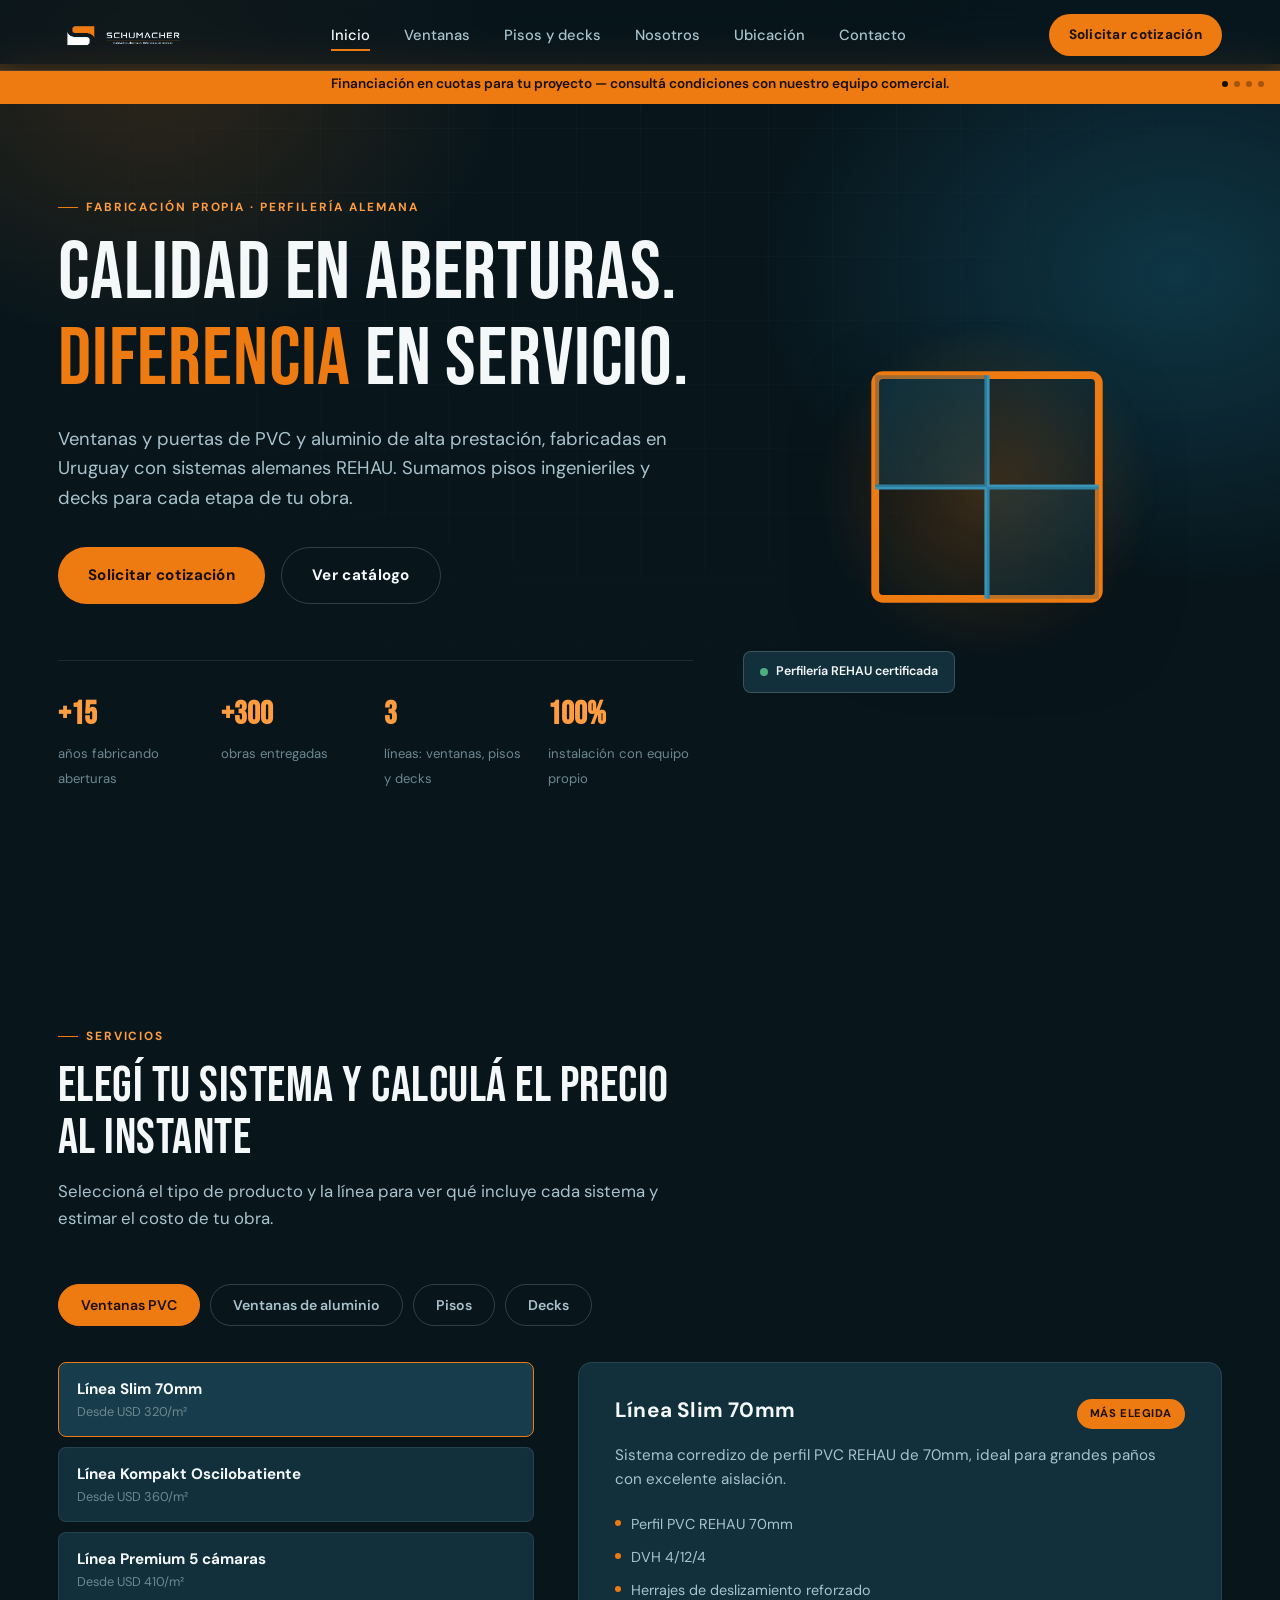
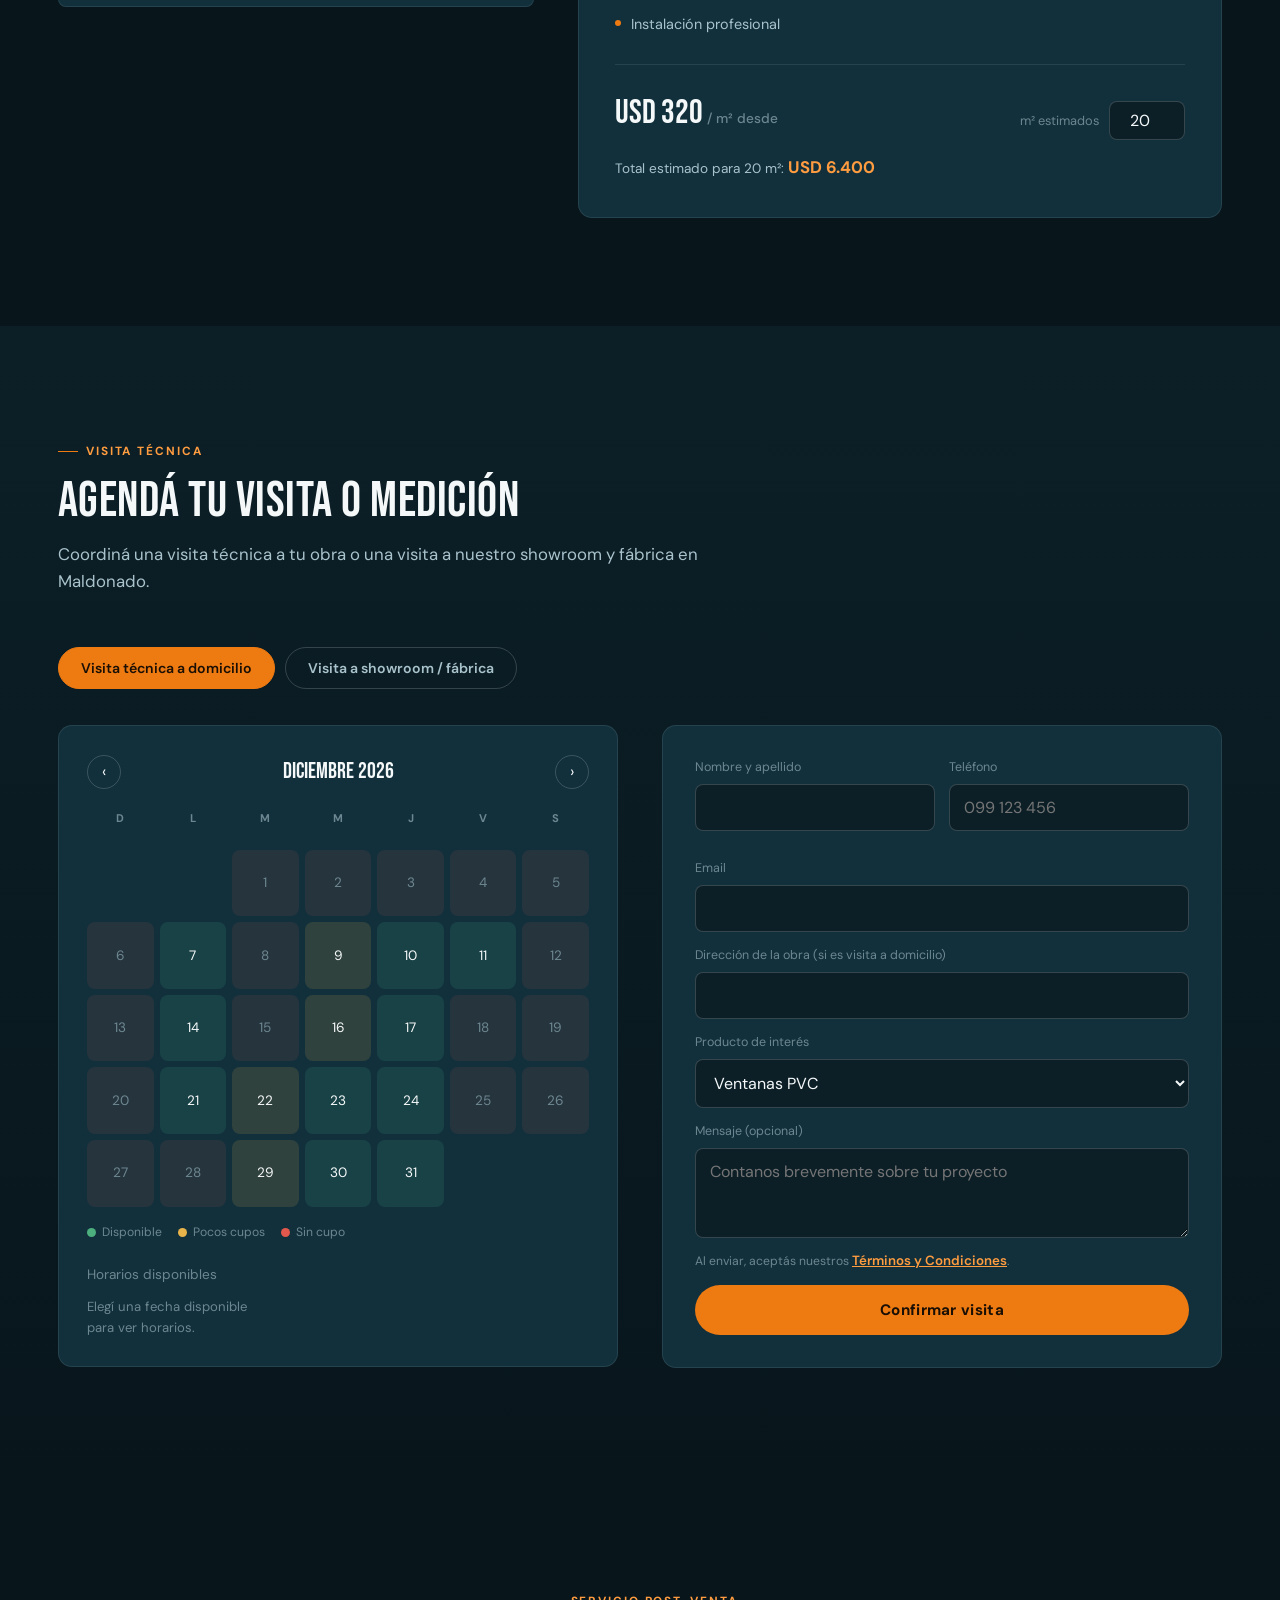
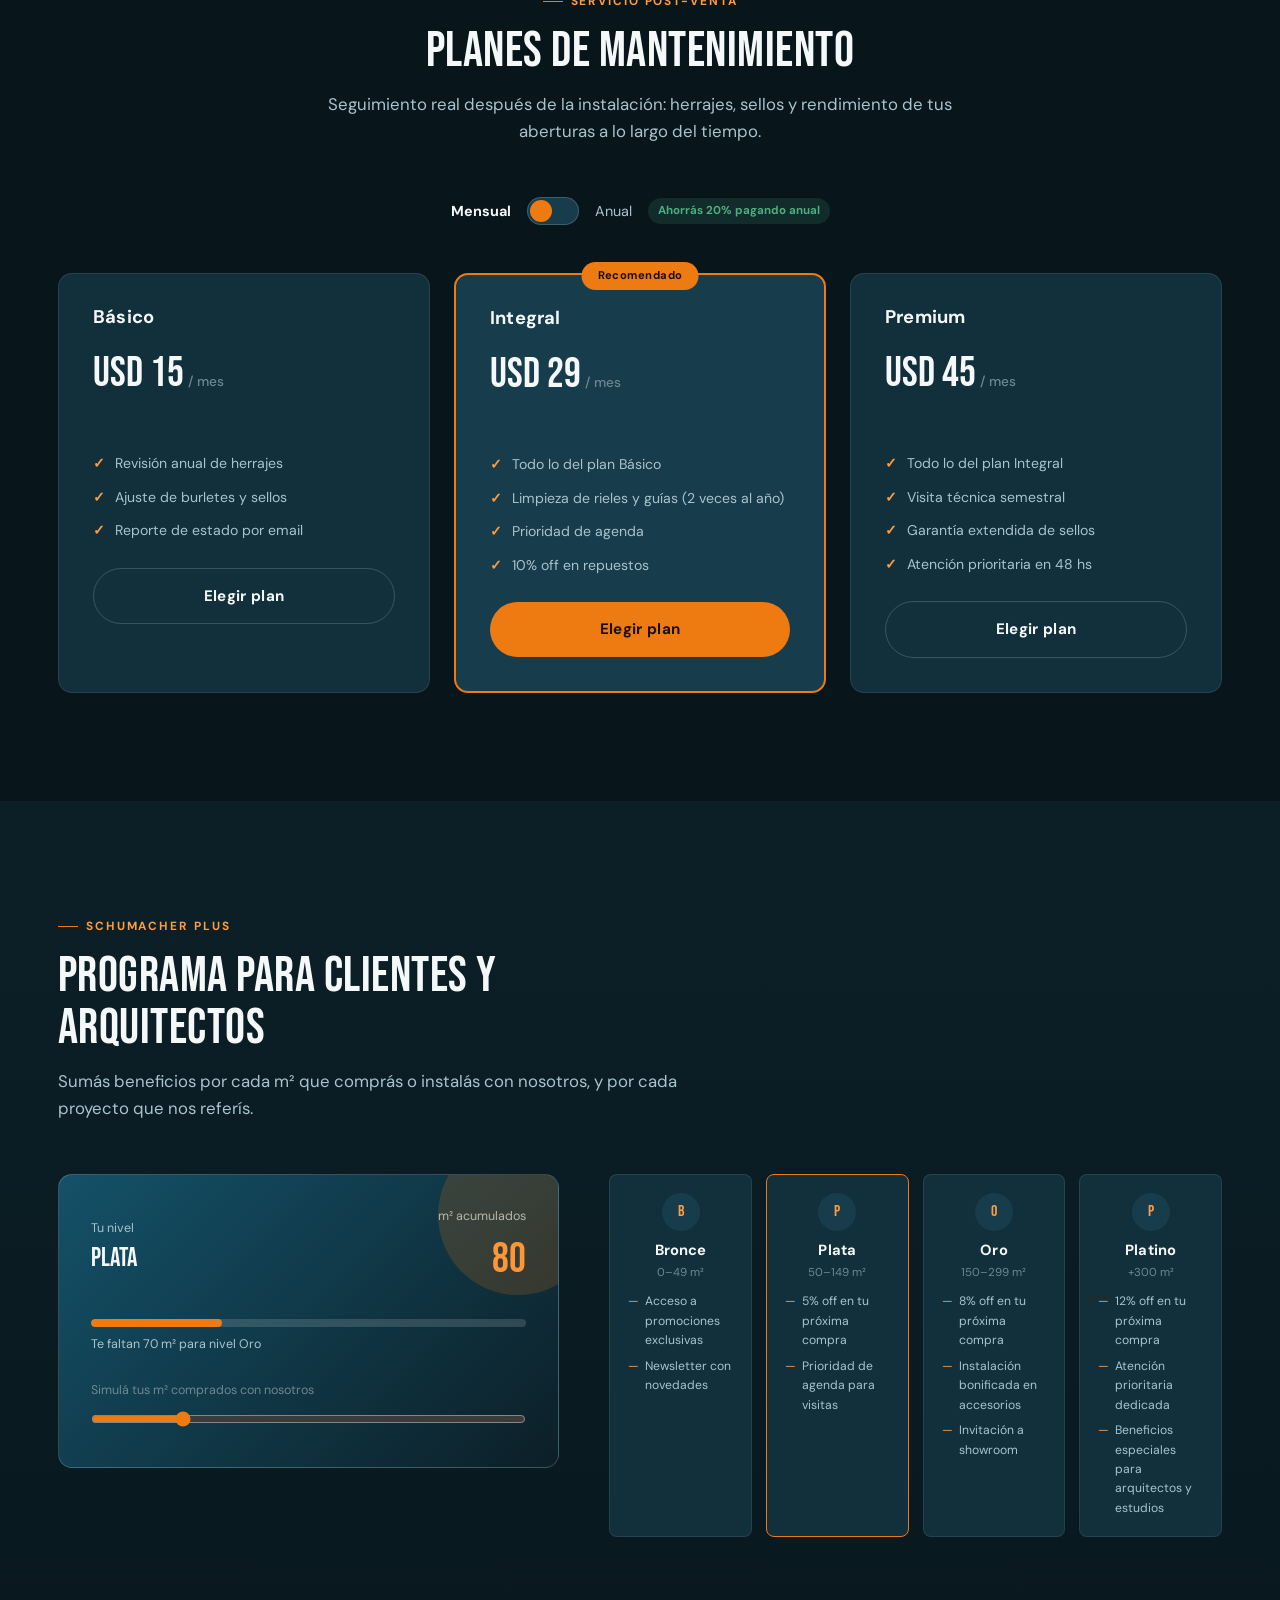
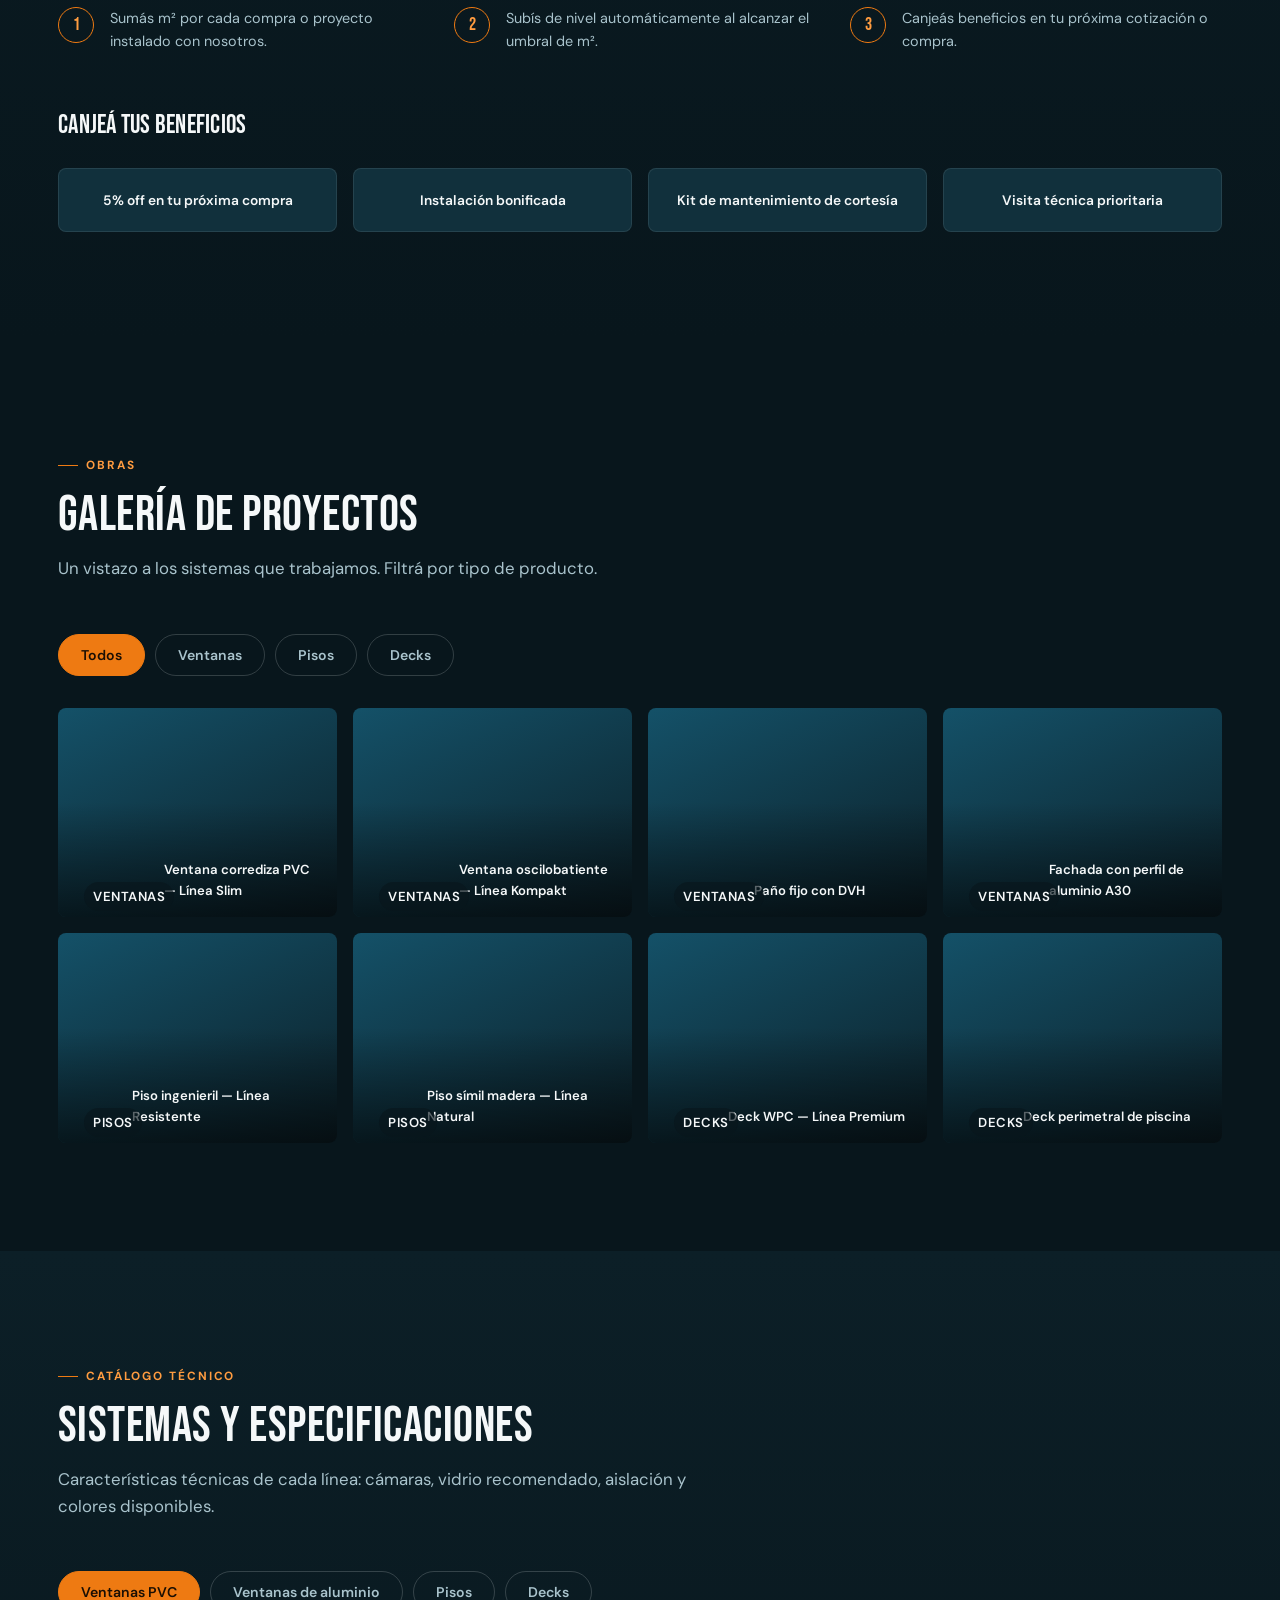
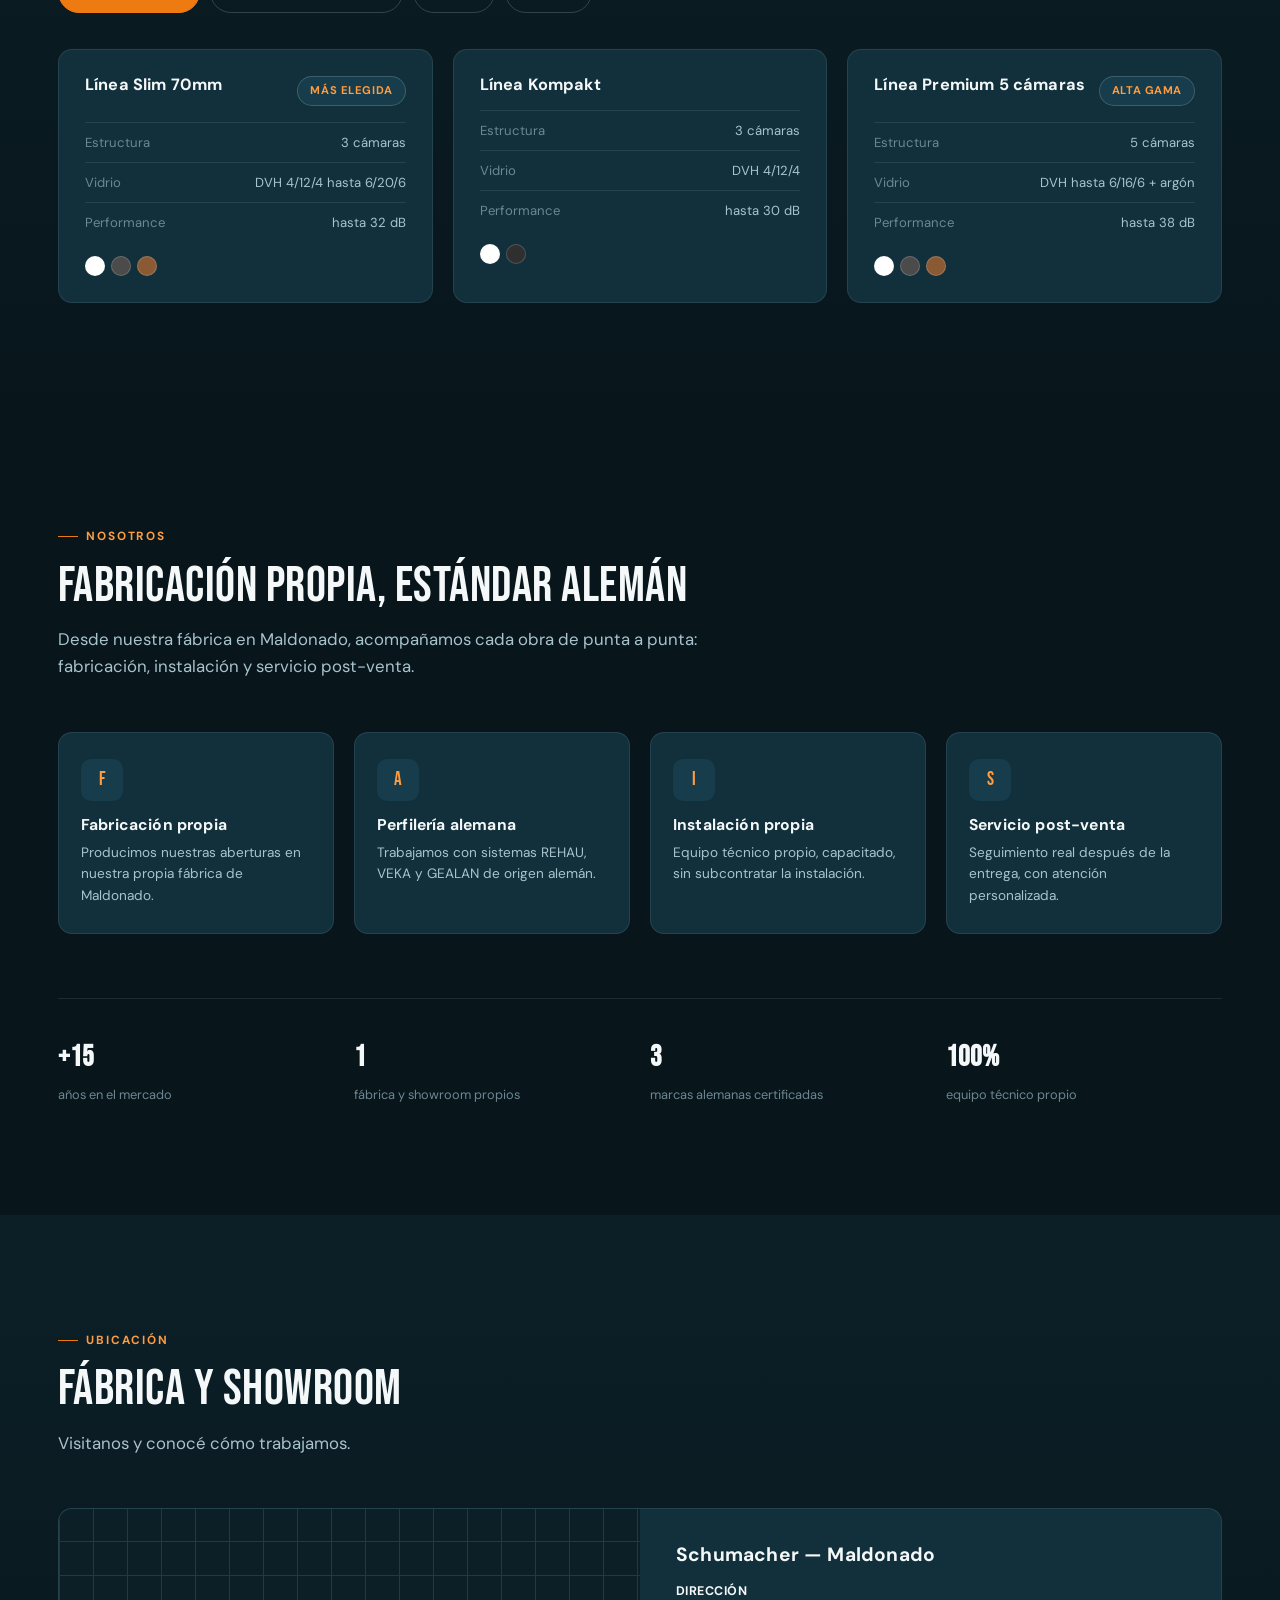
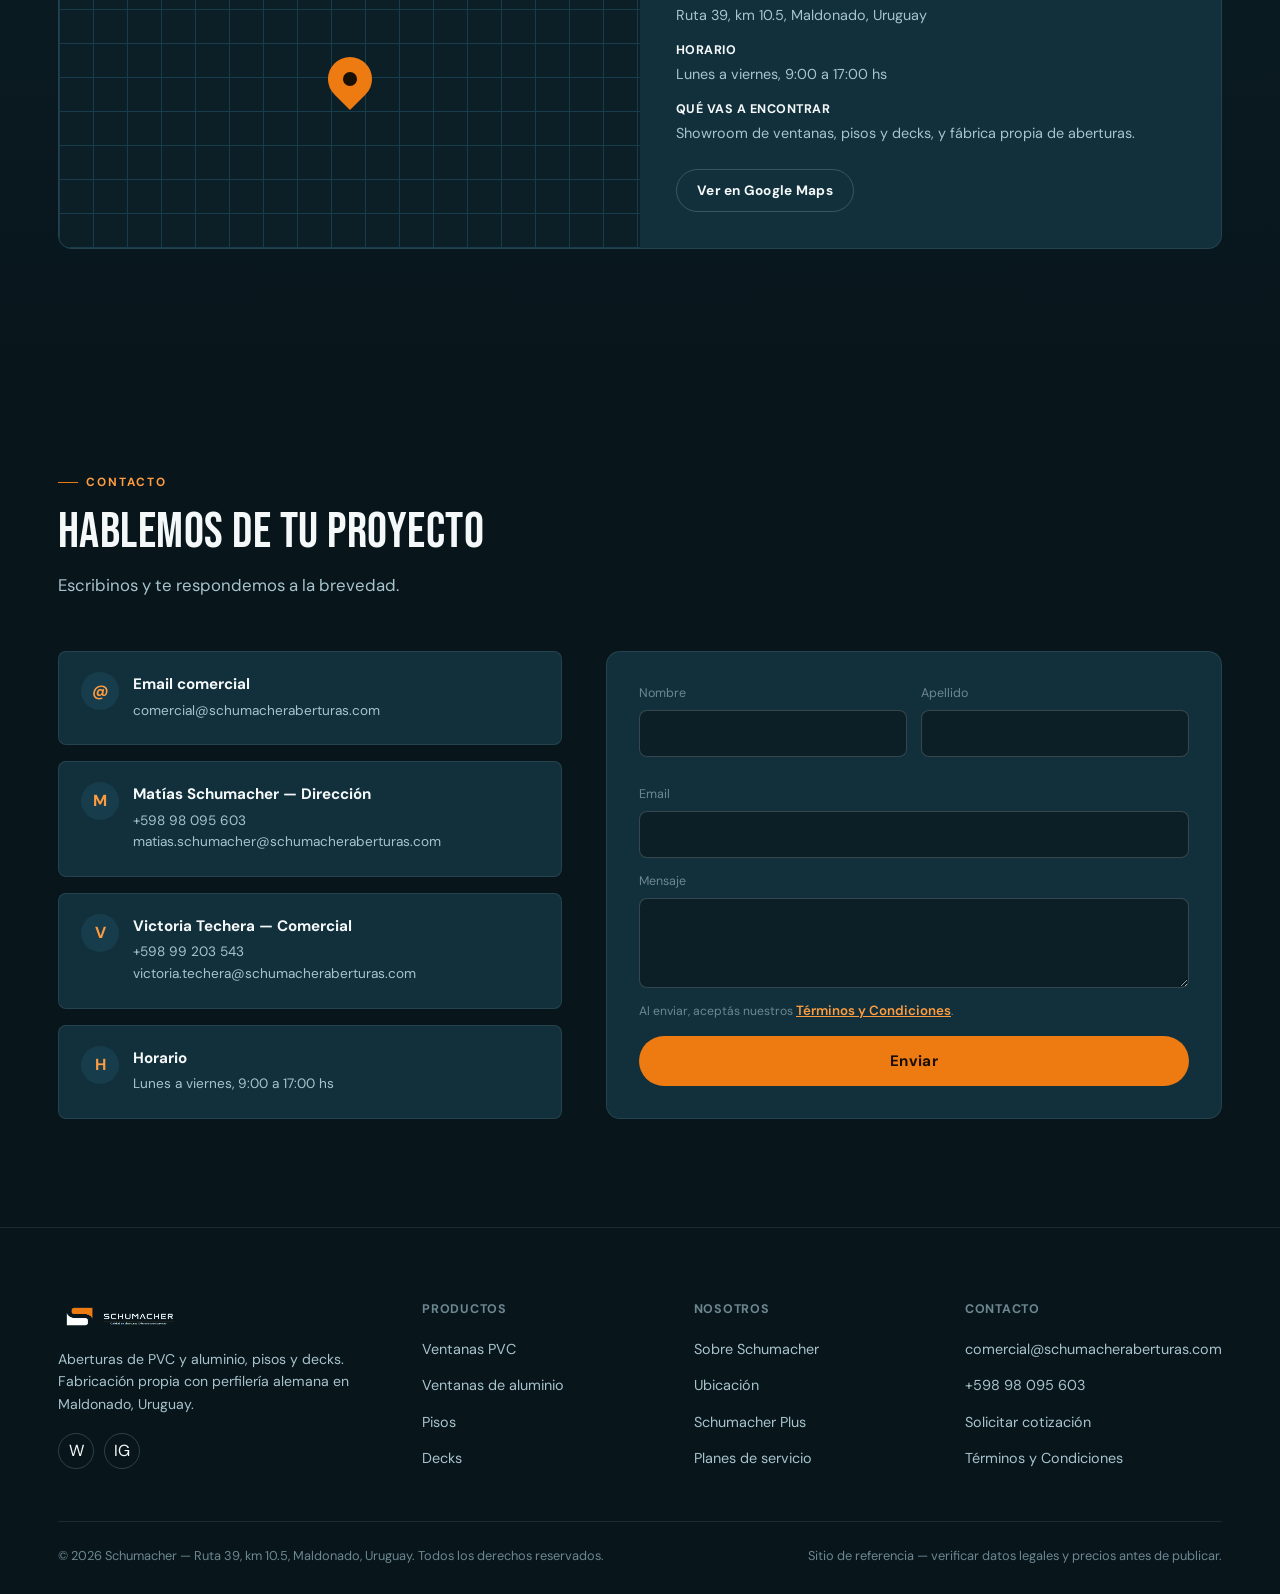
==== index.html @ 5245da8f "Add files via upload" ====
<!DOCTYPE html>
<html lang="es">
<head>
<meta charset="UTF-8">
<meta name="viewport" content="width=device-width, initial-scale=1.0">
<title>Schumacher — Calidad en aberturas. Diferencia en servicio.</title>
<meta name="description" content="Aberturas de PVC y aluminio, pisos ingenieriles y decks. Fabricación propia con perfilería alemana REHAU en Maldonado, Uruguay.">
<link rel="preconnect" href="https://fonts.googleapis.com">
<link rel="preconnect" href="https://fonts.gstatic.com" crossorigin>
<link href="https://fonts.googleapis.com/css2?family=Bebas+Neue&family=DM+Sans:ital,wght@0,400;0,500;0,600;0,700;1,400&display=swap" rel="stylesheet">
<link rel="stylesheet" href="styles.css">
</head>
<body>

<div class="grid-bg" aria-hidden="true"></div>

<!-- ============================ NAV ============================ -->
<nav class="nav" id="mainNav">
  <div class="nav-inner">
    <a href="#inicio" class="nav-logo"><img src="logo.png" alt="Schumacher"></a>
    <ul class="nav-links" id="navLinks">
      <li><a href="#inicio" class="nav-link active">Inicio</a></li>
      <li><a href="#servicios" class="nav-link">Ventanas</a></li>
      <li><a href="#catalogo" class="nav-link">Pisos y decks</a></li>
      <li><a href="#nosotros" class="nav-link">Nosotros</a></li>
      <li><a href="#ubicacion" class="nav-link">Ubicación</a></li>
      <li><a href="#contacto" class="nav-link">Contacto</a></li>
    </ul>
    <div class="nav-cta">
      <a href="#visita" class="btn btn-primary btn-sm">Solicitar cotización</a>
      <button class="nav-burger" id="navBurger" aria-label="Abrir menú"><span></span><span></span><span></span></button>
    </div>
  </div>
</nav>

<div class="promo-banner" id="promoBanner">
  <div class="promo-track" id="promoTrack"></div>
  <div class="promo-dots" id="promoDots"></div>
</div>

<!-- ============================ HERO ============================ -->
<header class="hero" id="inicio">
  <div class="container hero-inner">
    <div>
      <div class="eyebrow">Fabricación propia · Perfilería alemana</div>
      <h1>Calidad en aberturas.<br><em>Diferencia</em> en servicio.</h1>
      <p class="lead">Ventanas y puertas de PVC y aluminio de alta prestación, fabricadas en Uruguay con sistemas alemanes REHAU. Sumamos pisos ingenieriles y decks para cada etapa de tu obra.</p>
      <div class="hero-actions">
        <a href="#visita" class="btn btn-primary">Solicitar cotización</a>
        <a href="#catalogo" class="btn btn-secondary">Ver catálogo</a>
      </div>
      <div class="hero-stats" id="heroStats"></div>
    </div>
    <div class="hero-visual">
      <div class="glow"></div>
      <div class="window-float">
        <svg viewBox="0 0 200 200" fill="none" xmlns="http://www.w3.org/2000/svg">
          <rect x="14" y="14" width="172" height="172" rx="6" stroke="#ee7a12" stroke-width="6"/>
          <line x1="100" y1="14" x2="100" y2="186" stroke="#3a94b8" stroke-width="4"/>
          <line x1="14" y1="100" x2="186" y2="100" stroke="#3a94b8" stroke-width="4"/>
          <rect x="14" y="14" width="86" height="86" fill="#145168" opacity="0.35"/>
          <rect x="100" y="100" width="86" height="86" fill="#145168" opacity="0.25"/>
        </svg>
      </div>
      <div class="hero-badge-float"><span class="dot"></span> Perfilería REHAU certificada</div>
    </div>
  </div>
</header>

<main>
<!-- ============================ SERVICIOS ============================ -->
<section class="section" id="servicios">
  <div class="container">
    <div class="section-head reveal">
      <div class="eyebrow">Servicios</div>
      <h2>Elegí tu sistema y calculá el precio al instante</h2>
      <p>Seleccioná el tipo de producto y la línea para ver qué incluye cada sistema y estimar el costo de tu obra.</p>
    </div>
    <div class="tabs" id="serviceTabs"></div>
    <div class="service-layout">
      <div class="line-picker" id="linePicker"></div>
      <div class="service-card card-frame" id="serviceCard"></div>
    </div>
  </div>
</section>

<!-- ============================ VISITA TÉCNICA ============================ -->
<section class="section section-alt" id="visita">
  <div class="container">
    <div class="section-head reveal">
      <div class="eyebrow">Visita técnica</div>
      <h2>Agendá tu visita o medición</h2>
      <p>Coordiná una visita técnica a tu obra o una visita a nuestro showroom y fábrica en Maldonado.</p>
    </div>
    <div class="tabs" id="visitTabs"></div>
    <div class="booking-layout">
      <div class="calendar-box reveal">
        <div class="cal-head">
          <button class="cal-nav-btn" id="calPrev" aria-label="Mes anterior">‹</button>
          <div class="month-label" id="calMonthLabel"></div>
          <button class="cal-nav-btn" id="calNext" aria-label="Mes siguiente">›</button>
        </div>
        <div class="cal-grid" id="calDow"></div>
        <div class="cal-grid" id="calGrid"></div>
        <div class="cal-legend">
          <span><i class="leg-disponible"></i>Disponible</span>
          <span><i class="leg-limitada"></i>Pocos cupos</span>
          <span><i class="leg-sin-cupo"></i>Sin cupo</span>
        </div>
        <div class="slots-title">Horarios disponibles</div>
        <div class="slots-grid" id="slotsGrid"></div>
      </div>
      <form class="form-box reveal" id="visitForm" novalidate>
        <div class="form-row">
          <div class="field" id="f-nombre">
            <label for="v-nombre">Nombre y apellido</label>
            <input type="text" id="v-nombre" name="nombre">
            <span class="error-msg">Ingresá tu nombre completo.</span>
          </div>
          <div class="field" id="f-telefono">
            <label for="v-telefono">Teléfono</label>
            <input type="tel" id="v-telefono" name="telefono" placeholder="099 123 456">
            <span class="error-msg">Ingresá un teléfono válido.</span>
          </div>
        </div>
        <div class="field" id="f-email">
          <label for="v-email">Email</label>
          <input type="email" id="v-email" name="email">
          <span class="error-msg">Ingresá un email válido.</span>
        </div>
        <div class="field" id="f-direccion">
          <label for="v-direccion">Dirección de la obra (si es visita a domicilio)</label>
          <input type="text" id="v-direccion" name="direccion">
        </div>
        <div class="field" id="f-producto">
          <label for="v-producto">Producto de interés</label>
          <select id="v-producto" name="producto">
            <option value="ventanas-pvc">Ventanas PVC</option>
            <option value="ventanas-aluminio">Ventanas de aluminio</option>
            <option value="pisos">Pisos</option>
            <option value="decks">Decks</option>
            <option value="varios">Varios / no estoy seguro</option>
          </select>
        </div>
        <div class="field" id="f-mensaje">
          <label for="v-mensaje">Mensaje (opcional)</label>
          <textarea id="v-mensaje" name="mensaje" placeholder="Contanos brevemente sobre tu proyecto"></textarea>
        </div>
        <p class="tyc-note">Al enviar, aceptás nuestros <button type="button" id="openTyc1">Términos y Condiciones</button>.</p>
        <button type="submit" class="btn btn-primary btn-block">Confirmar visita</button>
      </form>
    </div>
  </div>
</section>

<!-- ============================ PLANES ============================ -->
<section class="section" id="planes">
  <div class="container">
    <div class="section-head center reveal" style="margin-left:auto;margin-right:auto">
      <div class="eyebrow">Servicio post-venta</div>
      <h2>Planes de mantenimiento</h2>
      <p>Seguimiento real después de la instalación: herrajes, sellos y rendimiento de tus aberturas a lo largo del tiempo.</p>
    </div>
    <div class="plan-toggle reveal">
      <span class="toggle-label active" id="lblMensual">Mensual</span>
      <button class="switch" id="planSwitch" aria-label="Cambiar a facturación anual"><span class="knob"></span></button>
      <span class="toggle-label" id="lblAnual">Anual</span>
      <span class="save-pill">Ahorrás 20% pagando anual</span>
    </div>
    <div class="plans-grid" id="plansGrid"></div>
  </div>
</section>

<!-- ============================ FIDELIDAD ============================ -->
<section class="section section-alt" id="fidelidad">
  <div class="container">
    <div class="section-head reveal">
      <div class="eyebrow">Schumacher Plus</div>
      <h2>Programa para clientes y arquitectos</h2>
      <p>Sumás beneficios por cada m² que comprás o instalás con nosotros, y por cada proyecto que nos referís.</p>
    </div>
    <div class="loyalty-layout">
      <div class="points-card reveal">
        <div class="pc-top">
          <div>
            <div style="font-size:.78rem;color:var(--text-dim);position:relative">Tu nivel</div>
            <div class="pc-level" id="pcLevel">Plata</div>
          </div>
          <div style="text-align:right">
            <div style="font-size:.78rem;color:var(--text-dim);position:relative">m² acumulados</div>
            <div class="pc-points" id="pcPoints">0</div>
          </div>
        </div>
        <div class="progress-track"><div class="progress-fill" id="pcProgress" style="width:0%"></div></div>
        <div class="progress-label" id="pcProgressLabel"></div>
        <div class="sim-slider">
          <label for="simRange">Simulá tus m² comprados con nosotros</label>
          <input type="range" id="simRange" min="0" max="400" value="80" step="5">
        </div>
      </div>
      <div class="tiers-grid" id="tiersGrid"></div>
    </div>
    <div class="steps-row" id="stepsRow"></div>
    <div class="section-head reveal" style="margin-bottom:28px">
      <h3 style="font-family:var(--font-display);font-size:1.6rem">Canjeá tus beneficios</h3>
    </div>
    <div class="redeem-grid" id="redeemGrid"></div>
  </div>
</section>

<!-- ============================ GALERÍA ============================ -->
<section class="section" id="galeria">
  <div class="container">
    <div class="section-head reveal">
      <div class="eyebrow">Obras</div>
      <h2>Galería de proyectos</h2>
      <p>Un vistazo a los sistemas que trabajamos. Filtrá por tipo de producto.</p>
    </div>
    <div class="gallery-filters" id="galleryFilters"></div>
    <div class="gallery-grid" id="galleryGrid"></div>
  </div>
</section>

<!-- ============================ CATÁLOGO ============================ -->
<section class="section section-alt" id="catalogo">
  <div class="container">
    <div class="section-head reveal">
      <div class="eyebrow">Catálogo técnico</div>
      <h2>Sistemas y especificaciones</h2>
      <p>Características técnicas de cada línea: cámaras, vidrio recomendado, aislación y colores disponibles.</p>
    </div>
    <div class="tabs" id="catalogTabs"></div>
    <div class="catalog-grid" id="catalogGrid"></div>
  </div>
</section>

<!-- ============================ NOSOTROS ============================ -->
<section class="section" id="nosotros">
  <div class="container">
    <div class="section-head reveal">
      <div class="eyebrow">Nosotros</div>
      <h2>Fabricación propia, estándar alemán</h2>
      <p>Desde nuestra fábrica en Maldonado, acompañamos cada obra de punta a punta: fabricación, instalación y servicio post-venta.</p>
    </div>
    <div class="pillars-grid" id="pillarsGrid"></div>
    <div class="about-stats" id="aboutStats"></div>
  </div>
</section>

<!-- ============================ UBICACIÓN ============================ -->
<section class="section section-alt" id="ubicacion">
  <div class="container">
    <div class="section-head reveal">
      <div class="eyebrow">Ubicación</div>
      <h2>Fábrica y showroom</h2>
      <p>Visitanos y conocé cómo trabajamos.</p>
    </div>
    <div class="location-card reveal">
      <div class="location-map"><div class="pin"></div></div>
      <div class="location-info">
        <h3>Schumacher — Maldonado</h3>
        <div class="li-row"><div><b>Dirección</b>Ruta 39, km 10.5, Maldonado, Uruguay</div></div>
        <div class="li-row"><div><b>Horario</b>Lunes a viernes, 9:00 a 17:00 hs</div></div>
        <div class="li-row"><div><b>Qué vas a encontrar</b>Showroom de ventanas, pisos y decks, y fábrica propia de aberturas.</div></div>
        <a href="https://www.google.com/maps/search/?api=1&query=Ruta+39+km+10.5%2C+Maldonado%2C+Uruguay" target="_blank" rel="noopener" class="btn btn-secondary btn-sm" style="margin-top:10px">Ver en Google Maps</a>
      </div>
    </div>
  </div>
</section>

<!-- ============================ CONTACTO ============================ -->
<section class="section" id="contacto">
  <div class="container">
    <div class="section-head reveal">
      <div class="eyebrow">Contacto</div>
      <h2>Hablemos de tu proyecto</h2>
      <p>Escribinos y te respondemos a la brevedad.</p>
    </div>
    <div class="contact-layout">
      <div class="contact-cards reveal" id="contactCards"></div>
      <form class="form-box reveal" id="contactForm" novalidate>
        <div class="form-row">
          <div class="field" id="cf-nombre">
            <label for="c-nombre">Nombre</label>
            <input type="text" id="c-nombre" name="nombre">
            <span class="error-msg">Ingresá tu nombre.</span>
          </div>
          <div class="field" id="cf-apellido">
            <label for="c-apellido">Apellido</label>
            <input type="text" id="c-apellido" name="apellido">
            <span class="error-msg">Ingresá tu apellido.</span>
          </div>
        </div>
        <div class="field" id="cf-email">
          <label for="c-email">Email</label>
          <input type="email" id="c-email" name="email">
          <span class="error-msg">Ingresá un email válido.</span>
        </div>
        <div class="field" id="cf-mensaje">
          <label for="c-mensaje">Mensaje</label>
          <textarea id="c-mensaje" name="mensaje"></textarea>
          <span class="error-msg">Contanos brevemente en qué te podemos ayudar.</span>
        </div>
        <p class="tyc-note">Al enviar, aceptás nuestros <button type="button" id="openTyc2">Términos y Condiciones</button>.</p>
        <button type="submit" class="btn btn-primary btn-block">Enviar</button>
      </form>
    </div>
  </div>
</section>
</main>

<!-- ============================ FOOTER ============================ -->
<footer>
  <div class="container">
    <div class="footer-grid">
      <div>
        <a href="#inicio" class="footer-logo"><img src="logo.png" alt="Schumacher"></a>
        <p class="tag">Aberturas de PVC y aluminio, pisos y decks. Fabricación propia con perfilería alemana en Maldonado, Uruguay.</p>
        <div class="footer-social">
          <a href="https://wa.me/59899203543" target="_blank" rel="noopener" aria-label="WhatsApp">W</a>
          <a href="#" aria-label="Instagram">IG</a>
        </div>
      </div>
      <div class="footer-col">
        <h5>Productos</h5>
        <ul>
          <li><a href="#servicios">Ventanas PVC</a></li>
          <li><a href="#servicios">Ventanas de aluminio</a></li>
          <li><a href="#catalogo">Pisos</a></li>
          <li><a href="#catalogo">Decks</a></li>
        </ul>
      </div>
      <div class="footer-col">
        <h5>Nosotros</h5>
        <ul>
          <li><a href="#nosotros">Sobre Schumacher</a></li>
          <li><a href="#ubicacion">Ubicación</a></li>
          <li><a href="#fidelidad">Schumacher Plus</a></li>
          <li><a href="#planes">Planes de servicio</a></li>
        </ul>
      </div>
      <div class="footer-col">
        <h5>Contacto</h5>
        <ul>
          <li><a href="mailto:comercial@schumacheraberturas.com">comercial@schumacheraberturas.com</a></li>
          <li><a href="tel:+59898095603">+598 98 095 603</a></li>
          <li><a href="#visita">Solicitar cotización</a></li>
          <li><button type="button" id="openTyc3" style="font-size:.9rem;color:var(--text-dim)">Términos y Condiciones</button></li>
        </ul>
      </div>
    </div>
    <div class="footer-bottom">
      <span>© <span id="year"></span> Schumacher — Ruta 39, km 10.5, Maldonado, Uruguay. Todos los derechos reservados.</span>
      <span>Sitio de referencia — verificar datos legales y precios antes de publicar.</span>
    </div>
  </div>
</footer>

<!-- ============================ MODAL T&C ============================ -->
<div class="modal-overlay" id="tycModal">
  <div class="modal-box">
    <div class="modal-head">
      <h3>Términos y condiciones</h3>
      <button class="modal-close" id="closeTyc" aria-label="Cerrar">✕</button>
    </div>
    <div class="modal-body">
      <h4>1. Cotizaciones</h4>
      <p>Los precios publicados son estimados por línea y quedan sujetos a relevamiento técnico en obra. La cotización final se entrega por escrito luego de la medición.</p>
      <h4>2. Plazos</h4>
      <p>Los plazos de fabricación e instalación se informan al confirmar el pedido y pueden variar según la complejidad de la obra y la disponibilidad de materiales.</p>
      <h4>3. Garantía</h4>
      <p>Las aberturas cuentan con garantía de fabricación sobre perfiles y herrajes. La garantía no cubre daños por mal uso, humedad de obra o instalación realizada por terceros ajenos a la empresa.</p>
      <h4>4. Condiciones de pago</h4>
      <p>Las condiciones de pago (contado, transferencia, cuotas) se acuerdan al momento de confirmar el pedido y se detallan en la orden de compra.</p>
      <h4>5. Visitas y coordinación</h4>
      <p>Las visitas técnicas y de medición se coordinan por franja horaria. Ante una cancelación, pedimos avisar con anticipación para reprogramar.</p>
      <h4>6. Datos personales</h4>
      <p>Los datos ingresados en los formularios se utilizan exclusivamente para responder tu consulta y coordinar la cotización o visita solicitada.</p>
      <p style="margin-top:16px;color:var(--text-faint);font-size:.8rem">Este texto es un modelo general de referencia y no reemplaza el asesoramiento de un abogado antes de publicarlo.</p>
    </div>
  </div>
</div>

<div class="toast-container" id="toastContainer"></div>

<script src="script.js"></script>
</body>
</html>
---- styles.css ----
/* ==========================================================================
   TOKENS DE DISEÑO — editá acá los colores y tipografías de toda la web
   ========================================================================== */
:root{
  --bg:#08161c;
  --bg-alt:#0c1f27;
  --surface:#11303c;
  --surface-2:#173c4b;
  --line:rgba(245,248,249,.09);
  --line-strong:rgba(245,248,249,.18);
  --petrol:#145168;
  --petrol-light:#3a94b8;
  --orange:#ee7a12;
  --orange-light:#ff9c40;
  --orange-dark:#c4630c;
  --text:#f5f8f9;
  --text-dim:#a9c3cc;
  --text-faint:#6d8790;
  --success:#4caf7d;
  --warning:#e8b34a;
  --danger:#e2584c;
  --font-display:'Bebas Neue',sans-serif;
  --font-body:'DM Sans',sans-serif;
  --radius:14px;
  --radius-sm:8px;
  --container:1220px;
}
*,*::before,*::after{box-sizing:border-box;margin:0;padding:0}
html{scroll-behavior:smooth}
body{
  font-family:var(--font-body);
  background:var(--bg);
  color:var(--text);
  line-height:1.6;
  overflow-x:hidden;
  -webkit-font-smoothing:antialiased;
}
img{max-width:100%;display:block}
a{color:inherit;text-decoration:none}
ul{list-style:none}
button{font-family:inherit;cursor:pointer;border:none;background:none;color:inherit}
input,select,textarea{font-family:inherit;font-size:1rem;color:var(--text)}
h1,h2,h3,h4{font-family:var(--font-display);font-weight:400;letter-spacing:.01em;line-height:1.05}
::selection{background:var(--orange);color:var(--bg)}
:focus-visible{outline:2px solid var(--orange-light);outline-offset:3px}

/* fondo grilla sutil, fijo en toda la página */
.grid-bg{
  position:fixed;inset:0;z-index:0;pointer-events:none;
  background-image:
    linear-gradient(var(--line) 1px,transparent 1px),
    linear-gradient(90deg,var(--line) 1px,transparent 1px);
  background-size:64px 64px;
  opacity:.35;
  mask-image:radial-gradient(circle at 50% 0%,black,transparent 85%);
}

.container{max-width:var(--container);margin:0 auto;padding:0 28px}
.section{position:relative;z-index:1;padding:108px 0}
.section-alt{background:linear-gradient(180deg,var(--bg-alt),var(--bg))}
.section-head{max-width:640px;margin-bottom:52px}
.section-head.center{margin-left:auto;margin-right:auto;text-align:center}
.eyebrow{
  display:inline-flex;align-items:center;gap:8px;
  font-size:.74rem;font-weight:700;letter-spacing:.16em;text-transform:uppercase;
  color:var(--orange-light);margin-bottom:14px;
}
.eyebrow::before{content:'';width:20px;height:1px;background:var(--orange)}
.section-head h2{font-size:clamp(2.1rem,4vw,3.1rem);margin-bottom:14px}
.section-head p{color:var(--text-dim);font-size:1.05rem;max-width:56ch}
.section-head.center p{margin:0 auto}

.btn{
  display:inline-flex;align-items:center;justify-content:center;gap:8px;
  padding:15px 30px;border-radius:999px;font-weight:700;font-size:.95rem;
  letter-spacing:.02em;transition:transform .2s ease,background .2s ease,border-color .2s ease,color .2s ease;
  white-space:nowrap;
}
.btn:active{transform:scale(.97)}
.btn-primary{background:var(--orange);color:#1a0f04}
.btn-primary:hover{background:var(--orange-light)}
.btn-secondary{border:1px solid var(--line-strong);color:var(--text);background:transparent}
.btn-secondary:hover{border-color:var(--orange);color:var(--orange-light)}
.btn-block{width:100%}
.btn-sm{padding:10px 20px;font-size:.85rem}

.badge{
  display:inline-block;font-size:.7rem;font-weight:700;letter-spacing:.05em;text-transform:uppercase;
  padding:5px 12px;border-radius:999px;background:var(--surface-2);color:var(--orange-light);
  border:1px solid var(--line-strong);
}
.badge.badge-alt{background:var(--orange);color:#1a0f04;border-color:transparent}

/* signature: marcas de esquina tipo plano técnico, aparecen en hover */
.card-frame{position:relative}
.card-frame::before,.card-frame::after{
  content:'';position:absolute;width:16px;height:16px;
  border:2px solid var(--orange);opacity:0;transition:opacity .25s ease,transform .25s ease;
  transform:scale(.85);
}
.card-frame::before{top:-1px;left:-1px;border-right:none;border-bottom:none}
.card-frame::after{bottom:-1px;right:-1px;border-left:none;border-top:none}
.card-frame:hover::before,.card-frame:hover::after{opacity:1;transform:scale(1)}

.reveal{opacity:0;transform:translateY(28px);transition:opacity .7s ease,transform .7s ease}
.reveal.is-visible{opacity:1;transform:translateY(0)}
.reveal-delay-1{transition-delay:.08s}
.reveal-delay-2{transition-delay:.16s}
.reveal-delay-3{transition-delay:.24s}

/* ============================ NAV ============================ */
.nav{
  position:fixed;top:0;left:0;right:0;z-index:100;
  background:rgba(8,22,28,.72);backdrop-filter:blur(14px);
  border-bottom:1px solid var(--line);
  transition:background .3s ease;
}
.nav-inner{display:flex;align-items:center;justify-content:space-between;padding:14px 28px;max-width:var(--container);margin:0 auto}
.nav-logo img{height:34px;width:auto}
.nav-links{display:flex;align-items:center;gap:34px}
.nav-links a{font-size:.92rem;font-weight:500;color:var(--text-dim);transition:color .2s ease;position:relative}
.nav-links a:hover,.nav-links a.active{color:var(--text)}
.nav-links a.active::after{content:'';position:absolute;left:0;right:0;bottom:-6px;height:2px;background:var(--orange)}
.nav-cta{display:flex;align-items:center;gap:18px}
.nav-burger{display:none;flex-direction:column;gap:5px;width:26px;padding:6px}
.nav-burger span{display:block;height:2px;background:var(--text);border-radius:2px;transition:transform .25s ease,opacity .25s ease}
.nav-burger.open span:nth-child(1){transform:translateY(7px) rotate(45deg)}
.nav-burger.open span:nth-child(2){opacity:0}
.nav-burger.open span:nth-child(3){transform:translateY(-7px) rotate(-45deg)}

@media(max-width:900px){
  .nav-links{
    position:fixed;top:0;right:0;height:100vh;width:min(78vw,320px);
    background:var(--bg-alt);border-left:1px solid var(--line);
    flex-direction:column;align-items:flex-start;justify-content:center;gap:26px;padding:40px;
    transform:translateX(100%);transition:transform .3s ease;
  }
  .nav-links.open{transform:translateX(0)}
  .nav-burger{display:flex}
  .nav-cta .btn-primary{display:none}
}

/* ========================= PROMO BANNER ========================= */
.promo-banner{
  position:fixed;top:64px;left:0;right:0;z-index:90;
  background:var(--orange);color:#1a0f04;overflow:hidden;
  height:0;transition:height .3s ease;
}
.promo-banner.ready{height:40px}
.promo-track{position:relative;height:100%}
.promo-slide{
  position:absolute;inset:0;display:flex;align-items:center;justify-content:center;gap:10px;
  padding:0 50px;font-size:.85rem;font-weight:600;text-align:center;
  white-space:nowrap;overflow:hidden;text-overflow:ellipsis;
  opacity:0;transition:opacity .5s ease;
}
.promo-slide.active{opacity:1}
.promo-dots{position:absolute;right:16px;top:0;bottom:0;display:flex;align-items:center;gap:6px}
.promo-dots button{width:6px;height:6px;border-radius:50%;background:rgba(26,15,4,.35)}
.promo-dots button.active{background:#1a0f04}

/* ============================ HERO ============================ */
.hero{
  position:relative;z-index:1;padding:190px 0 120px;overflow:hidden;
  background:
    radial-gradient(600px 460px at 12% 8%,rgba(238,122,18,.16),transparent 60%),
    radial-gradient(700px 520px at 92% 30%,rgba(20,81,104,.55),transparent 60%);
}
.hero-inner{display:grid;grid-template-columns:1.15fr .85fr;gap:60px;align-items:center}
.hero h1{font-size:clamp(3rem,6.4vw,5.6rem);margin-bottom:22px}
.hero h1 em{font-style:normal;color:var(--orange)}
.hero p.lead{font-size:1.15rem;color:var(--text-dim);max-width:52ch;margin-bottom:34px}
.hero-actions{display:flex;flex-wrap:wrap;gap:16px;margin-bottom:56px}
.hero-stats{display:grid;grid-template-columns:repeat(4,1fr);gap:18px;border-top:1px solid var(--line);padding-top:28px}
.hero-stats .stat b{display:block;font-family:var(--font-display);font-size:2rem;color:var(--orange-light)}
.hero-stats .stat span{font-size:.82rem;color:var(--text-faint)}

.hero-visual{position:relative;height:420px;display:flex;align-items:center;justify-content:center}
.hero-visual .glow{position:absolute;width:340px;height:340px;border-radius:50%;background:radial-gradient(circle,rgba(238,122,18,.25),transparent 70%);filter:blur(6px)}
.window-float{position:relative;animation:float 6s ease-in-out infinite}
@keyframes float{0%,100%{transform:translateY(0) rotate(-2deg)}50%{transform:translateY(-22px) rotate(2deg)}}
.window-float svg{width:260px;height:260px;filter:drop-shadow(0 30px 40px rgba(0,0,0,.45))}
.hero-badge-float{
  position:absolute;bottom:8px;left:-10px;background:var(--surface);border:1px solid var(--line-strong);
  border-radius:var(--radius-sm);padding:10px 16px;font-size:.78rem;font-weight:600;
  display:flex;align-items:center;gap:8px;animation:float 6s ease-in-out infinite;animation-delay:.4s;
}
.hero-badge-float .dot{width:8px;height:8px;border-radius:50%;background:var(--success)}

@media(max-width:900px){
  .hero-inner{grid-template-columns:1fr}
  .hero-stats{grid-template-columns:repeat(2,1fr)}
  .hero-visual{height:280px;order:-1}
}

/* ========================= SERVICIOS ========================= */
.tabs{display:flex;flex-wrap:wrap;gap:10px;margin-bottom:36px}
.tab-btn{
  padding:11px 22px;border-radius:999px;border:1px solid var(--line-strong);
  font-size:.88rem;font-weight:600;color:var(--text-dim);transition:all .2s ease;
}
.tab-btn:hover{color:var(--text)}
.tab-btn.active{background:var(--orange);border-color:var(--orange);color:#1a0f04}

.service-layout{display:grid;grid-template-columns:.85fr 1.15fr;gap:44px;align-items:start}
.line-picker{display:flex;flex-direction:column;gap:10px}
.line-option{
  text-align:left;padding:16px 18px;border-radius:var(--radius-sm);border:1px solid var(--line);
  background:var(--surface);transition:border-color .2s ease,background .2s ease;
}
.line-option:hover{border-color:var(--line-strong)}
.line-option.active{border-color:var(--orange);background:var(--surface-2)}
.line-option .name{font-weight:700;font-size:.95rem;margin-bottom:4px}
.line-option .price-mini{font-size:.8rem;color:var(--text-faint)}

.service-card{
  background:var(--surface);border:1px solid var(--line);border-radius:var(--radius);padding:36px;
}
.service-card .top{display:flex;justify-content:space-between;align-items:flex-start;gap:16px;margin-bottom:14px}
.service-card h3{font-family:var(--font-body);font-weight:700;font-size:1.3rem}
.service-card .desc{color:var(--text-dim);margin-bottom:22px;font-size:.95rem}
.service-card ul{display:grid;gap:10px;margin-bottom:28px}
.service-card ul li{display:flex;gap:10px;align-items:flex-start;font-size:.9rem;color:var(--text-dim)}
.service-card ul li::before{content:'';flex:0 0 6px;width:6px;height:6px;border-radius:50%;background:var(--orange);margin-top:7px}
.price-box{display:flex;align-items:flex-end;justify-content:space-between;gap:20px;border-top:1px solid var(--line);padding-top:22px;flex-wrap:wrap}
.price-box .price{font-family:var(--font-display);font-size:2.1rem;color:var(--text)}
.price-box .price span{font-family:var(--font-body);font-size:.85rem;color:var(--text-faint);font-weight:500}
.qty-calc{display:flex;align-items:center;gap:10px}
.qty-calc label{font-size:.8rem;color:var(--text-faint)}
.qty-calc input{
  width:76px;background:var(--bg-alt);border:1px solid var(--line-strong);border-radius:var(--radius-sm);
  padding:8px 10px;text-align:center;
}
.qty-total{font-size:.85rem;color:var(--text-dim)}
.qty-total b{color:var(--orange-light);font-size:1.05rem}

@media(max-width:900px){.service-layout{grid-template-columns:1fr}}

/* ========================= VISITA / CALENDARIO ========================= */
.booking-layout{display:grid;grid-template-columns:1fr 1fr;gap:44px;align-items:start}
.calendar-box{background:var(--surface);border:1px solid var(--line);border-radius:var(--radius);padding:28px}
.cal-head{display:flex;align-items:center;justify-content:space-between;margin-bottom:20px}
.cal-head .month-label{font-family:var(--font-display);font-size:1.4rem}
.cal-nav-btn{width:34px;height:34px;border-radius:50%;border:1px solid var(--line-strong);display:flex;align-items:center;justify-content:center;font-size:1rem}
.cal-nav-btn:hover{border-color:var(--orange)}
.cal-grid{display:grid;grid-template-columns:repeat(7,1fr);gap:6px;margin-bottom:16px}
.cal-dow{text-align:center;font-size:.7rem;color:var(--text-faint);font-weight:700;padding-bottom:6px}
.cal-day{
  aspect-ratio:1;border-radius:8px;display:flex;align-items:center;justify-content:center;
  font-size:.85rem;position:relative;color:var(--text-dim);
}
.cal-day.empty{visibility:hidden}
.cal-day.disponible{background:rgba(76,175,125,.14);color:var(--text);cursor:pointer}
.cal-day.limitada{background:rgba(232,179,74,.14);color:var(--text);cursor:pointer}
.cal-day.sin-cupo{background:rgba(226,88,76,.1);color:var(--text-faint);cursor:not-allowed}
.cal-day.disponible:hover,.cal-day.limitada:hover{outline:1px solid var(--orange)}
.cal-day.selected{background:var(--orange)!important;color:#1a0f04!important;font-weight:700}
.cal-legend{display:flex;gap:16px;flex-wrap:wrap;font-size:.76rem;color:var(--text-faint)}
.cal-legend span{display:inline-flex;align-items:center;gap:6px}
.cal-legend i{width:9px;height:9px;border-radius:50%;display:inline-block}
.leg-disponible{background:var(--success)}
.leg-limitada{background:var(--warning)}
.leg-sin-cupo{background:var(--danger)}

.slots-title{font-size:.85rem;color:var(--text-faint);margin:22px 0 10px}
.slots-grid{display:grid;grid-template-columns:repeat(3,1fr);gap:8px}
.slot-btn{
  padding:10px 8px;border-radius:var(--radius-sm);border:1px solid var(--line-strong);
  font-size:.82rem;text-align:center;color:var(--text-dim);
}
.slot-btn:hover{border-color:var(--orange)}
.slot-btn.selected{background:var(--orange);border-color:var(--orange);color:#1a0f04;font-weight:700}
.slot-btn:disabled{opacity:.3;cursor:not-allowed}

.form-box{background:var(--surface);border:1px solid var(--line);border-radius:var(--radius);padding:32px}
.form-row{display:grid;grid-template-columns:1fr 1fr;gap:14px;margin-bottom:14px}
.field{display:flex;flex-direction:column;gap:6px;margin-bottom:14px}
.field label{font-size:.78rem;color:var(--text-faint)}
.field input,.field select,.field textarea{
  background:var(--bg-alt);border:1px solid var(--line-strong);border-radius:var(--radius-sm);
  padding:12px 14px;transition:border-color .2s ease;
}
.field input:focus,.field select:focus,.field textarea:focus{border-color:var(--orange);outline:none}
.field.error input,.field.error select,.field.error textarea{border-color:var(--danger)}
.field .error-msg{font-size:.74rem;color:var(--danger);display:none}
.field.error .error-msg{display:block}
.field textarea{resize:vertical;min-height:90px}
.tyc-note{font-size:.76rem;color:var(--text-faint);margin:14px 0}
.tyc-note button{color:var(--orange-light);font-weight:600;text-decoration:underline}

@media(max-width:900px){.booking-layout,.form-row{grid-template-columns:1fr}}

/* ========================= PLANES ========================= */
.plan-toggle{display:flex;align-items:center;justify-content:center;gap:16px;margin-bottom:48px}
.switch{width:52px;height:28px;border-radius:999px;background:var(--surface-2);border:1px solid var(--line-strong);position:relative}
.switch .knob{position:absolute;top:2px;left:2px;width:22px;height:22px;border-radius:50%;background:var(--orange);transition:transform .25s ease}
.switch.on .knob{transform:translateX(24px)}
.plan-toggle .toggle-label{font-size:.9rem;color:var(--text-dim)}
.plan-toggle .toggle-label.active{color:var(--text);font-weight:700}
.save-pill{font-size:.72rem;background:rgba(76,175,125,.15);color:var(--success);padding:4px 10px;border-radius:999px;font-weight:700}

.plans-grid{display:grid;grid-template-columns:repeat(3,1fr);gap:24px}
.plan-card{background:var(--surface);border:1px solid var(--line);border-radius:var(--radius);padding:34px;position:relative}
.plan-card.recommended{border:2px solid var(--orange);background:var(--surface-2)}
.plan-card .rec-badge{position:absolute;top:-13px;left:50%;transform:translateX(-50%);background:var(--orange);color:#1a0f04;font-size:.7rem;font-weight:700;padding:5px 16px;border-radius:999px;letter-spacing:.04em}
.plan-card h3{font-family:var(--font-body);font-weight:700;font-size:1.15rem;margin-bottom:8px}
.plan-card .plan-price{font-family:var(--font-display);font-size:2.6rem;margin:14px 0 4px}
.plan-card .plan-price span{font-family:var(--font-body);font-size:.85rem;color:var(--text-faint);font-weight:500}
.plan-card .plan-save{font-size:.8rem;color:var(--success);margin-bottom:20px;min-height:18px}
.plan-card ul{display:grid;gap:11px;margin-bottom:26px}
.plan-card ul li{display:flex;gap:10px;font-size:.88rem;color:var(--text-dim)}
.plan-card ul li::before{content:'✓';color:var(--orange-light);font-weight:700}

@media(max-width:900px){.plans-grid{grid-template-columns:1fr}}

/* ========================= FIDELIDAD ========================= */
.loyalty-layout{display:grid;grid-template-columns:.9fr 1.1fr;gap:50px;align-items:start;margin-bottom:70px}
.points-card{
  background:linear-gradient(135deg,var(--petrol) 0%,var(--bg-alt) 100%);
  border:1px solid var(--line-strong);border-radius:var(--radius);padding:32px;position:relative;overflow:hidden;
}
.points-card::after{content:'';position:absolute;right:-40px;top:-40px;width:160px;height:160px;border-radius:50%;background:rgba(238,122,18,.18)}
.points-card .pc-top{display:flex;justify-content:space-between;align-items:center;margin-bottom:26px;position:relative}
.points-card .pc-level{font-family:var(--font-display);font-size:1.6rem}
.points-card .pc-points{font-family:var(--font-display);font-size:2.6rem;color:var(--orange-light);position:relative}
.progress-track{height:8px;border-radius:999px;background:rgba(255,255,255,.14);overflow:hidden;margin:14px 0 8px;position:relative}
.progress-fill{height:100%;background:var(--orange);border-radius:999px;transition:width .4s ease}
.progress-label{font-size:.78rem;color:var(--text-dim);position:relative}
.sim-slider{margin-top:26px;position:relative}
.sim-slider label{font-size:.78rem;color:var(--text-faint);display:block;margin-bottom:8px}
.sim-slider input[type=range]{width:100%;accent-color:var(--orange)}

.tiers-grid{display:grid;grid-template-columns:repeat(4,1fr);gap:14px}
.tier-card{background:var(--surface);border:1px solid var(--line);border-radius:var(--radius-sm);padding:18px;text-align:center;transition:border-color .2s ease}
.tier-card.current{border-color:var(--orange)}
.tier-card .tier-icon{width:38px;height:38px;border-radius:50%;background:var(--surface-2);display:flex;align-items:center;justify-content:center;margin:0 auto 12px;font-family:var(--font-display);color:var(--orange-light)}
.tier-card h4{font-family:var(--font-body);font-weight:700;font-size:.92rem;margin-bottom:6px}
.tier-card .tier-range{font-size:.72rem;color:var(--text-faint);margin-bottom:10px}
.tier-card ul{text-align:left;display:grid;gap:6px}
.tier-card ul li{font-size:.76rem;color:var(--text-dim);display:flex;gap:6px}
.tier-card ul li::before{content:'—';color:var(--orange-light)}

.steps-row{display:grid;grid-template-columns:repeat(3,1fr);gap:24px;margin-bottom:60px}
.step-item{display:flex;gap:16px;align-items:flex-start}
.step-num{flex:0 0 auto;width:36px;height:36px;border-radius:50%;border:1px solid var(--orange);color:var(--orange-light);display:flex;align-items:center;justify-content:center;font-family:var(--font-display);font-size:1.1rem}
.step-item p{font-size:.9rem;color:var(--text-dim)}

.redeem-grid{display:grid;grid-template-columns:repeat(4,1fr);gap:16px}
.redeem-card{background:var(--surface);border:1px solid var(--line);border-radius:var(--radius-sm);padding:20px;text-align:center;font-size:.86rem;font-weight:600}

@media(max-width:900px){.loyalty-layout,.tiers-grid,.steps-row,.redeem-grid{grid-template-columns:1fr 1fr}
  .loyalty-layout{grid-template-columns:1fr}}

/* ========================= GALERÍA ========================= */
.gallery-filters{display:flex;gap:10px;flex-wrap:wrap;margin-bottom:32px}
.gallery-grid{display:grid;grid-template-columns:repeat(4,1fr);gap:16px}
.gallery-item{
  aspect-ratio:4/3;border-radius:var(--radius-sm);overflow:hidden;position:relative;cursor:pointer;
  transition:opacity .3s ease,transform .3s ease;
}
.gallery-item.hidden{display:none}
.gallery-ph{
  width:100%;height:100%;display:flex;align-items:flex-end;padding:16px;
  background:linear-gradient(155deg,var(--petrol),var(--bg-alt));position:relative;
}
.gallery-ph::before{content:'';position:absolute;inset:0;background:linear-gradient(0deg,rgba(0,0,0,.55),transparent 55%)}
.gallery-ph span{position:relative;font-size:.82rem;font-weight:600}
.gallery-item:hover{transform:translateY(-4px)}
.gallery-cat-tag{position:absolute;top:10px;left:10px;font-size:.65rem;font-weight:700;text-transform:uppercase;background:rgba(8,22,28,.65);padding:4px 9px;border-radius:999px;letter-spacing:.04em;z-index:2}

.lightbox{position:fixed;inset:0;background:rgba(4,10,13,.92);z-index:200;display:none;align-items:center;justify-content:center;padding:40px}
.lightbox.open{display:flex}
.lightbox-inner{max-width:640px;width:100%;position:relative}
.lightbox-close{position:absolute;top:-46px;right:0;font-size:1.6rem;color:var(--text)}
.lightbox-nav{position:absolute;top:50%;transform:translateY(-50%);width:42px;height:42px;border-radius:50%;background:rgba(255,255,255,.08);display:flex;align-items:center;justify-content:center;font-size:1.2rem}
.lightbox-prev{left:-60px}
.lightbox-next{right:-60px}
.lightbox-caption{margin-top:14px;font-size:.9rem;color:var(--text-dim);text-align:center}

@media(max-width:900px){.gallery-grid{grid-template-columns:repeat(2,1fr)}.lightbox-nav{display:none}}

/* ========================= CATÁLOGO ========================= */
.catalog-grid{display:grid;grid-template-columns:repeat(3,1fr);gap:20px}
.catalog-card{background:var(--surface);border:1px solid var(--line);border-radius:var(--radius);padding:26px}
.catalog-card .cc-top{display:flex;justify-content:space-between;align-items:flex-start;margin-bottom:16px}
.catalog-card h4{font-family:var(--font-body);font-weight:700;font-size:1.02rem}
.catalog-card .spec-row{display:flex;justify-content:space-between;font-size:.82rem;padding:9px 0;border-top:1px solid var(--line)}
.catalog-card .spec-row span:first-child{color:var(--text-faint)}
.catalog-card .spec-row span:last-child{color:var(--text-dim);text-align:right}
.swatches{display:flex;gap:6px;margin-top:14px}
.swatch{width:20px;height:20px;border-radius:50%;border:1px solid var(--line-strong)}

@media(max-width:900px){.catalog-grid{grid-template-columns:1fr}}

/* ========================= NOSOTROS ========================= */
.pillars-grid{display:grid;grid-template-columns:repeat(4,1fr);gap:20px;margin-bottom:64px}
.pillar-card{padding:26px 22px;border:1px solid var(--line);border-radius:var(--radius);background:var(--surface)}
.pillar-card .pi{width:42px;height:42px;border-radius:10px;background:var(--surface-2);display:flex;align-items:center;justify-content:center;margin-bottom:16px;color:var(--orange-light);font-family:var(--font-display);font-size:1.2rem}
.pillar-card h4{font-family:var(--font-body);font-weight:700;font-size:.98rem;margin-bottom:8px}
.pillar-card p{font-size:.85rem;color:var(--text-dim)}
.about-stats{display:grid;grid-template-columns:repeat(4,1fr);gap:20px;border-top:1px solid var(--line);padding-top:36px}
.about-stats .stat b{display:block;font-family:var(--font-display);font-size:1.8rem;color:var(--text)}
.about-stats .stat span{font-size:.8rem;color:var(--text-faint)}

@media(max-width:900px){.pillars-grid,.about-stats{grid-template-columns:1fr 1fr}}

/* ========================= UBICACIÓN ========================= */
.location-card{
  display:grid;grid-template-columns:1fr 1fr;gap:0;border:1px solid var(--line);border-radius:var(--radius);overflow:hidden;background:var(--surface);
}
.location-map{background:
    repeating-linear-gradient(0deg,var(--surface-2) 0 1px,transparent 1px 34px),
    repeating-linear-gradient(90deg,var(--surface-2) 0 1px,transparent 1px 34px),
    var(--bg-alt);
  min-height:280px;display:flex;align-items:center;justify-content:center;position:relative;
}
.location-map .pin{width:44px;height:44px;border-radius:50% 50% 50% 0;background:var(--orange);transform:rotate(-45deg);display:flex;align-items:center;justify-content:center}
.location-map .pin::after{content:'';width:14px;height:14px;border-radius:50%;background:#1a0f04;transform:rotate(45deg)}
.location-info{padding:36px}
.location-info h3{font-family:var(--font-body);font-weight:700;font-size:1.2rem;margin-bottom:16px}
.location-info .li-row{display:flex;gap:12px;margin-bottom:14px;font-size:.9rem;color:var(--text-dim)}
.location-info .li-row b{color:var(--text);display:block;font-size:.78rem;text-transform:uppercase;letter-spacing:.04em;margin-bottom:2px}

@media(max-width:900px){.location-card{grid-template-columns:1fr}}

/* ========================= CONTACTO ========================= */
.contact-layout{display:grid;grid-template-columns:.9fr 1.1fr;gap:44px}
.contact-cards{display:grid;gap:16px}
.contact-card{background:var(--surface);border:1px solid var(--line);border-radius:var(--radius-sm);padding:20px 22px;display:flex;gap:14px;align-items:flex-start}
.contact-card .ci{width:38px;height:38px;border-radius:50%;background:var(--surface-2);display:flex;align-items:center;justify-content:center;color:var(--orange-light);flex:0 0 auto;font-weight:700}
.contact-card b{display:block;font-size:.95rem;margin-bottom:3px}
.contact-card span{font-size:.85rem;color:var(--text-dim);display:block}

@media(max-width:900px){.contact-layout{grid-template-columns:1fr}}

/* ========================= FOOTER ========================= */
footer{border-top:1px solid var(--line);padding:72px 0 28px;position:relative;z-index:1}
.footer-grid{display:grid;grid-template-columns:1.4fr repeat(3,1fr);gap:40px;margin-bottom:50px}
.footer-logo img{height:32px;margin-bottom:16px}
.footer-grid p.tag{font-size:.88rem;color:var(--text-dim);max-width:32ch}
.footer-col h5{font-size:.78rem;text-transform:uppercase;letter-spacing:.06em;color:var(--text-faint);margin-bottom:16px}
.footer-col ul{display:grid;gap:11px}
.footer-col a{font-size:.9rem;color:var(--text-dim);transition:color .2s ease}
.footer-col a:hover{color:var(--orange-light)}
.footer-social{display:flex;gap:10px;margin-top:18px}
.footer-social a{width:36px;height:36px;border-radius:50%;border:1px solid var(--line-strong);display:flex;align-items:center;justify-content:center}
.footer-social a:hover{border-color:var(--orange)}
.footer-bottom{border-top:1px solid var(--line);padding-top:24px;display:flex;justify-content:space-between;flex-wrap:wrap;gap:12px;font-size:.8rem;color:var(--text-faint)}
.footer-bottom a{text-decoration:underline;color:var(--text-faint)}

@media(max-width:900px){.footer-grid{grid-template-columns:1fr 1fr}}

/* ========================= MODAL T&C ========================= */
.modal-overlay{position:fixed;inset:0;background:rgba(4,10,13,.86);z-index:300;display:none;align-items:center;justify-content:center;padding:24px}
.modal-overlay.open{display:flex}
.modal-box{background:var(--bg-alt);border:1px solid var(--line-strong);border-radius:var(--radius);max-width:680px;width:100%;max-height:82vh;display:flex;flex-direction:column}
.modal-head{display:flex;justify-content:space-between;align-items:center;padding:24px 28px;border-bottom:1px solid var(--line)}
.modal-head h3{font-family:var(--font-body);font-weight:700;font-size:1.15rem}
.modal-body{padding:24px 28px;overflow-y:auto;font-size:.88rem;color:var(--text-dim)}
.modal-body h4{color:var(--text);font-size:.92rem;margin:18px 0 8px}
.modal-body h4:first-child{margin-top:0}
.modal-body p{margin-bottom:8px}
.modal-close{width:32px;height:32px;border-radius:50%;border:1px solid var(--line-strong);display:flex;align-items:center;justify-content:center}

/* ========================= TOASTS ========================= */
.toast-container{position:fixed;bottom:24px;right:24px;z-index:400;display:flex;flex-direction:column;gap:10px}
.toast{
  background:var(--surface);border:1px solid var(--line-strong);border-left:3px solid var(--success);
  border-radius:var(--radius-sm);padding:14px 18px;font-size:.86rem;min-width:260px;max-width:340px;
  box-shadow:0 12px 30px rgba(0,0,0,.4);animation:toast-in .3s ease;
}
.toast.error{border-left-color:var(--danger)}
@keyframes toast-in{from{opacity:0;transform:translateX(30px)}to{opacity:1;transform:translateX(0)}}

@media(max-width:600px){
  .section{padding:76px 0}
  .hero{padding:150px 0 80px}
  .hero-stats{grid-template-columns:1fr 1fr}
  .tiers-grid,.redeem-grid,.about-stats,.pillars-grid{grid-template-columns:1fr 1fr}
  .promo-slide{padding:0 34px;font-size:.72rem;gap:6px}
  .promo-dots{right:8px}
}
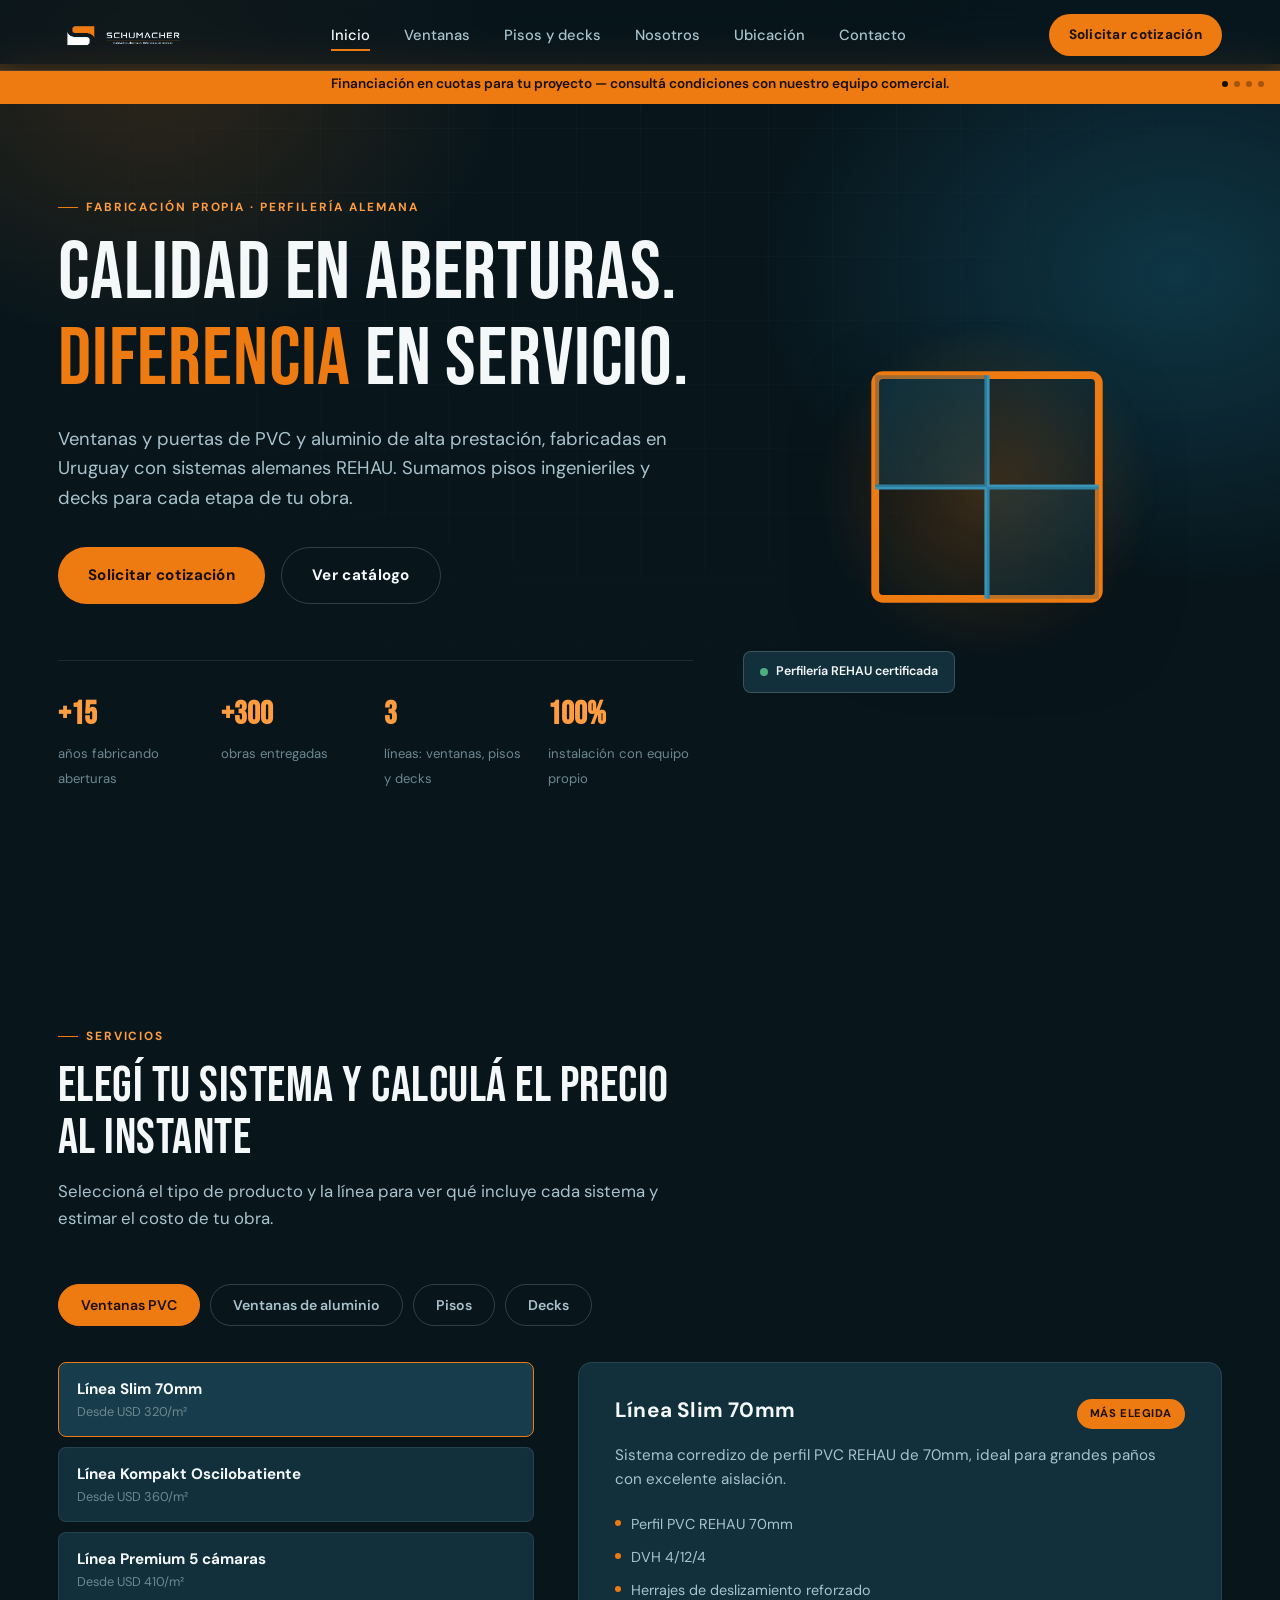
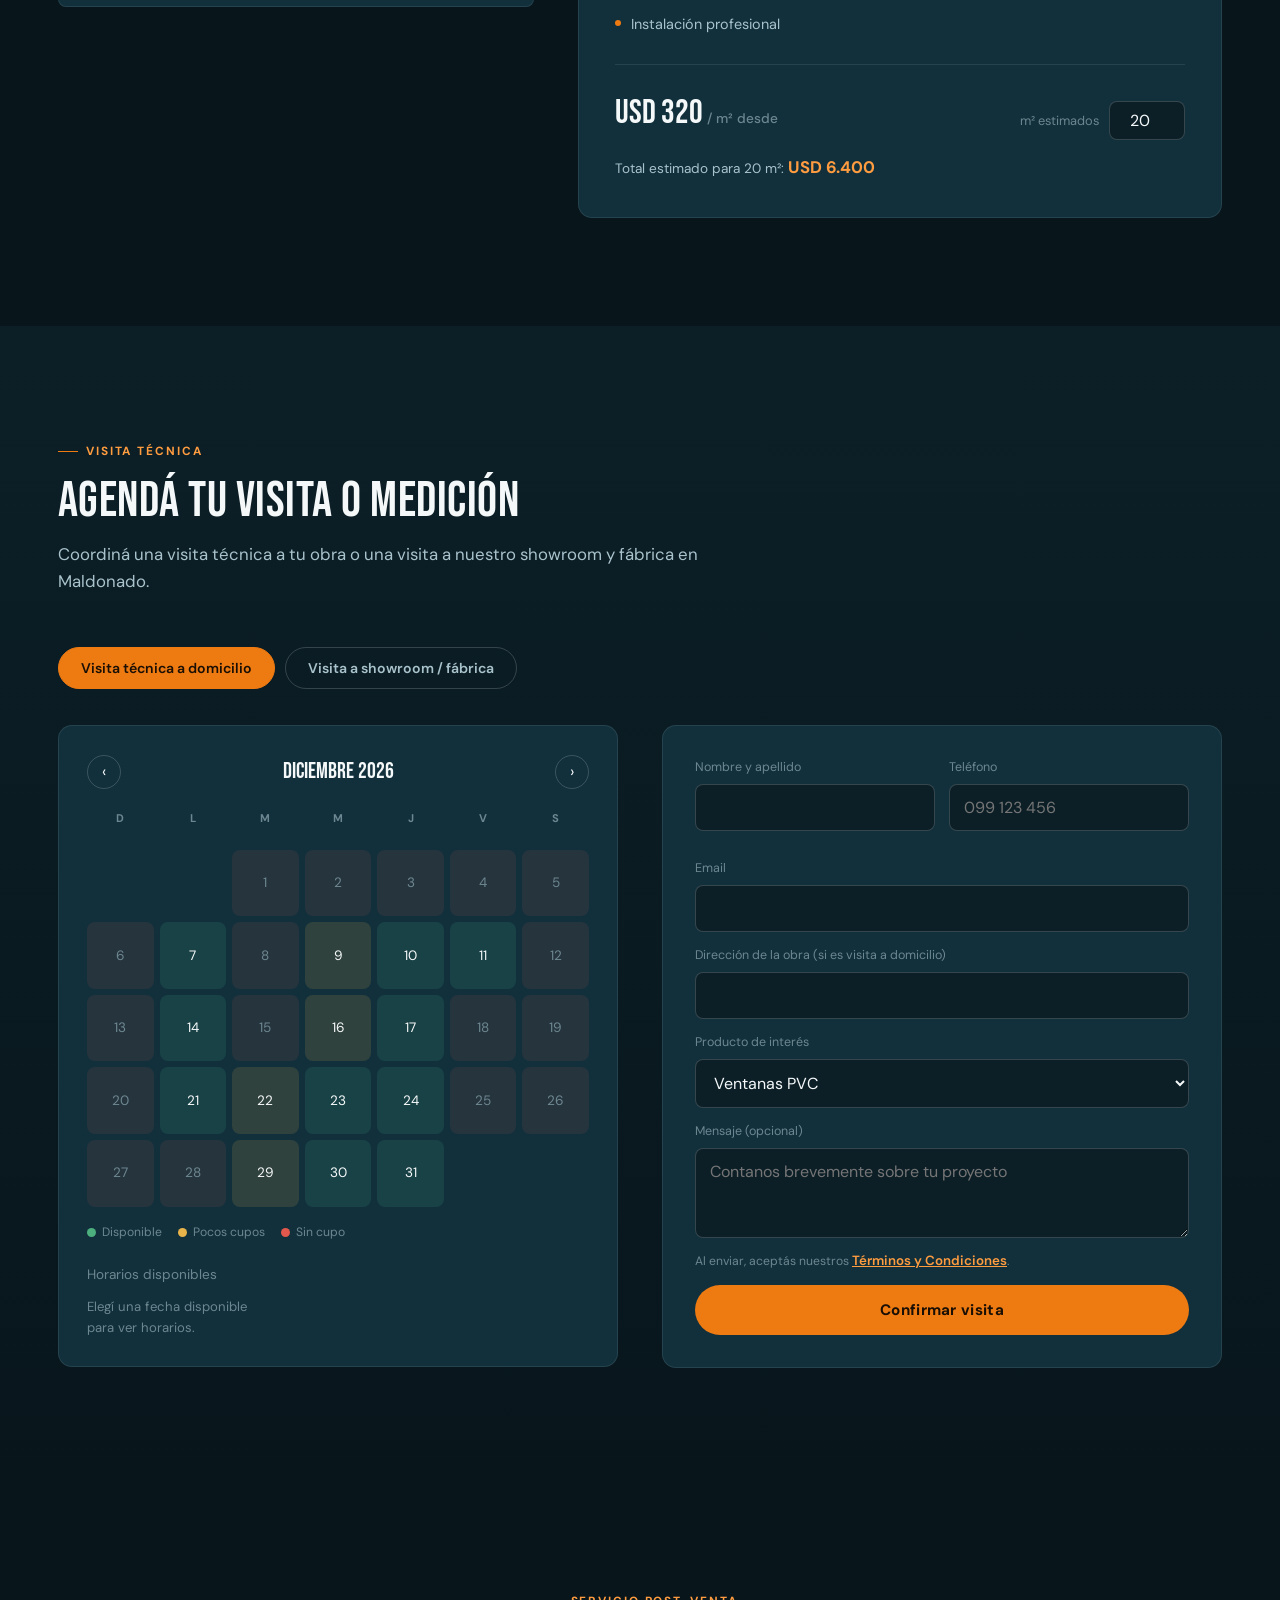
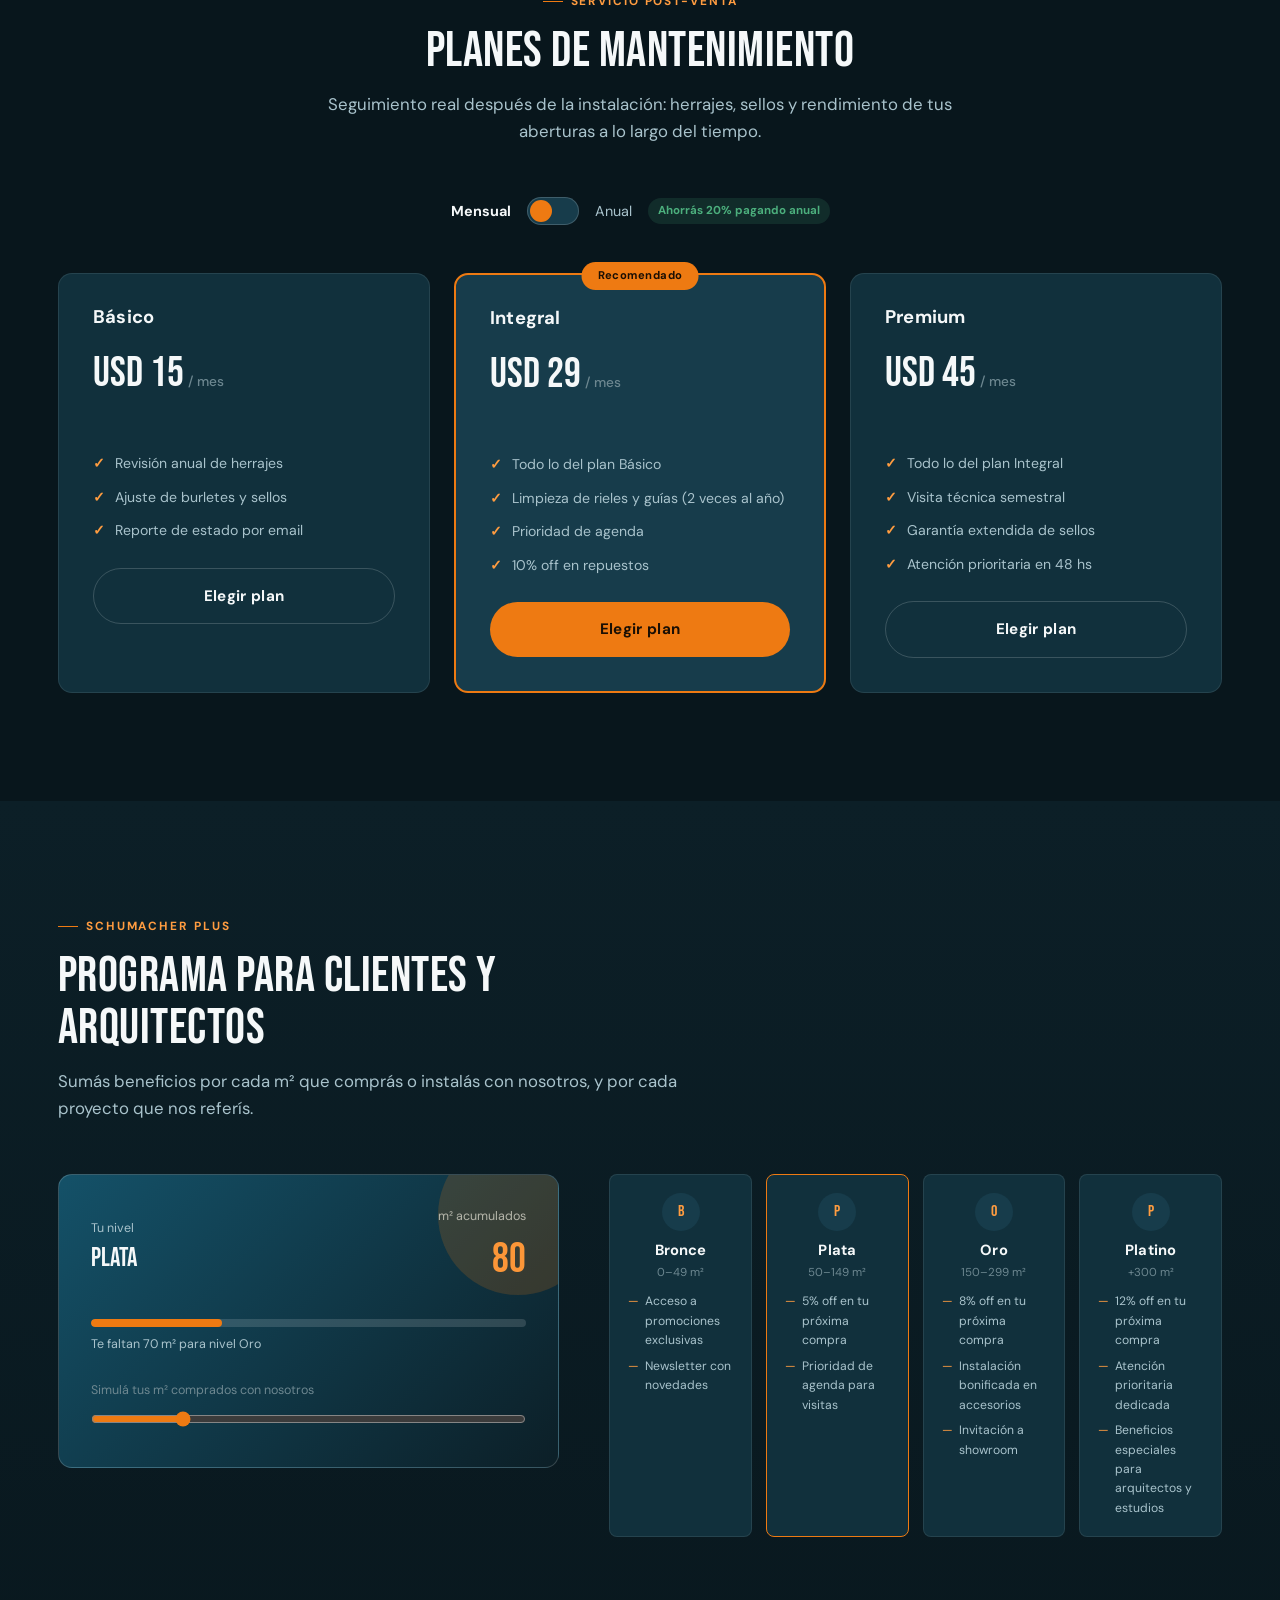
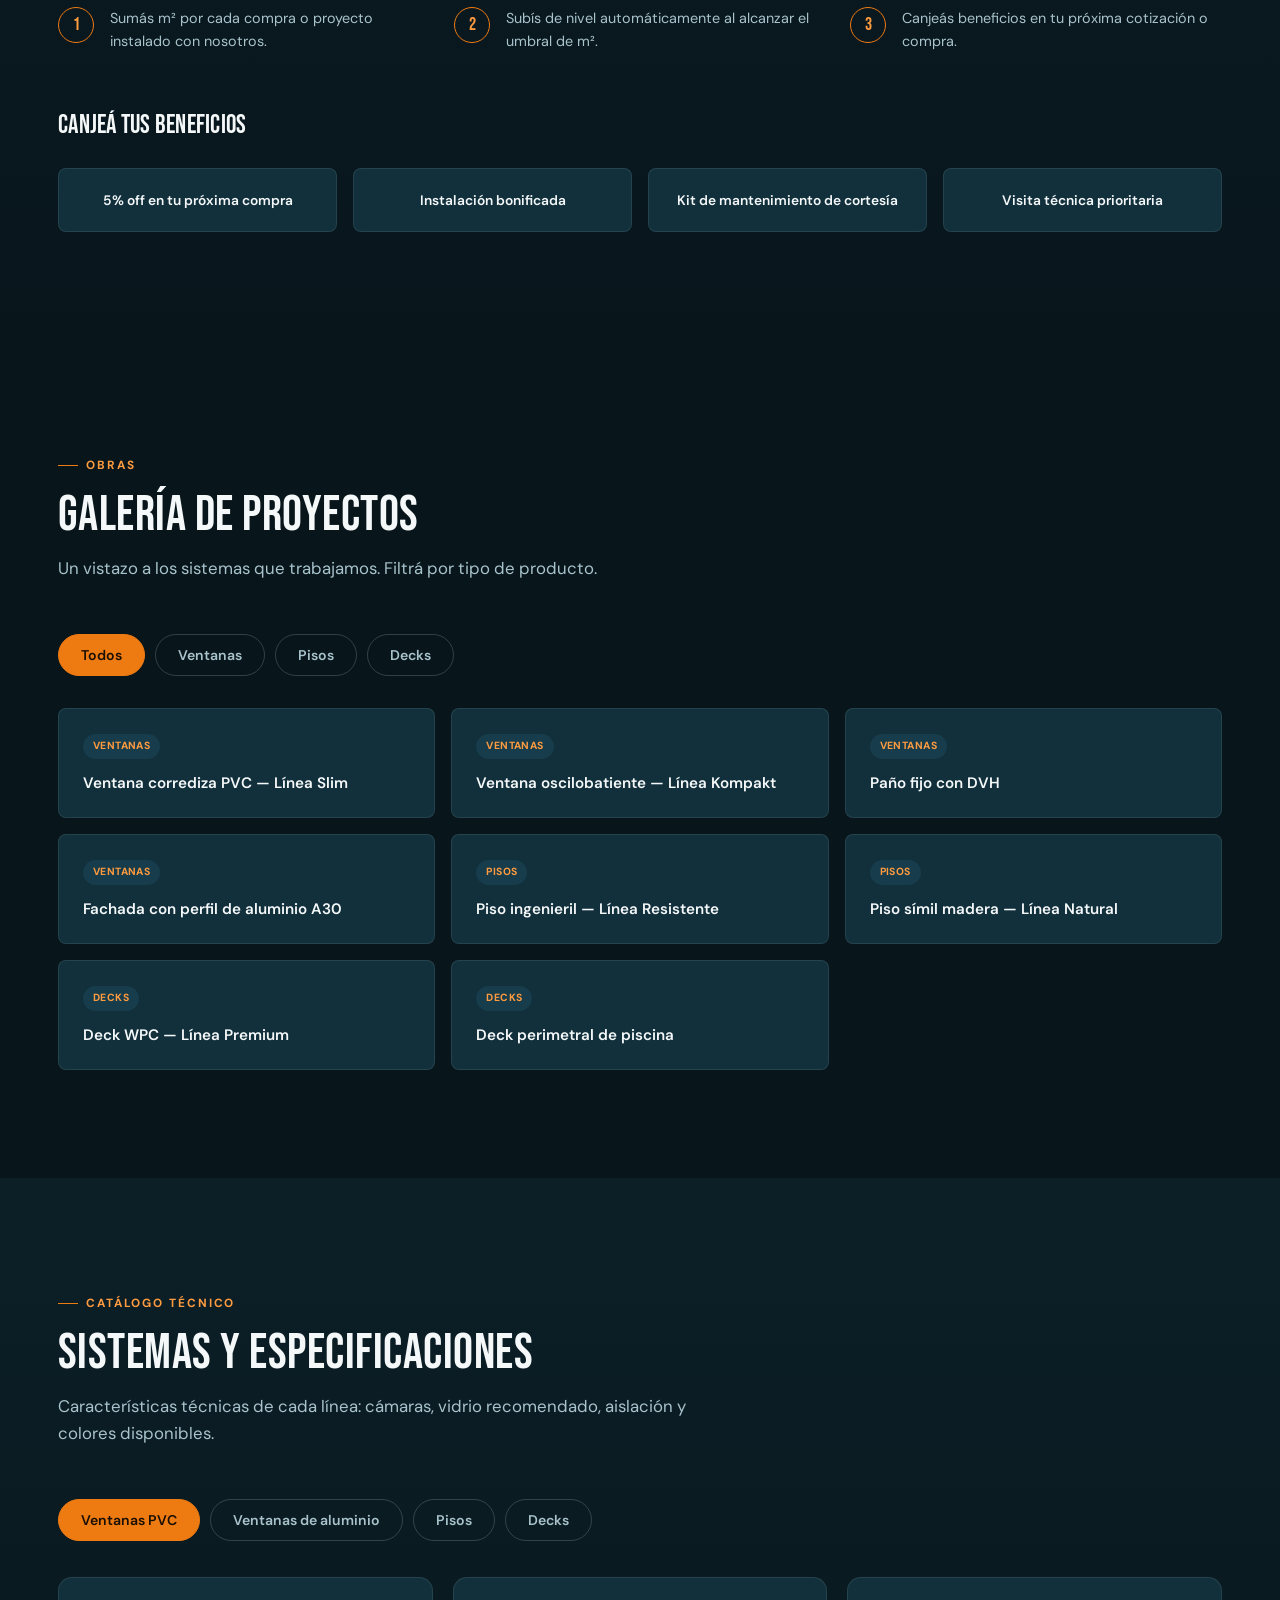
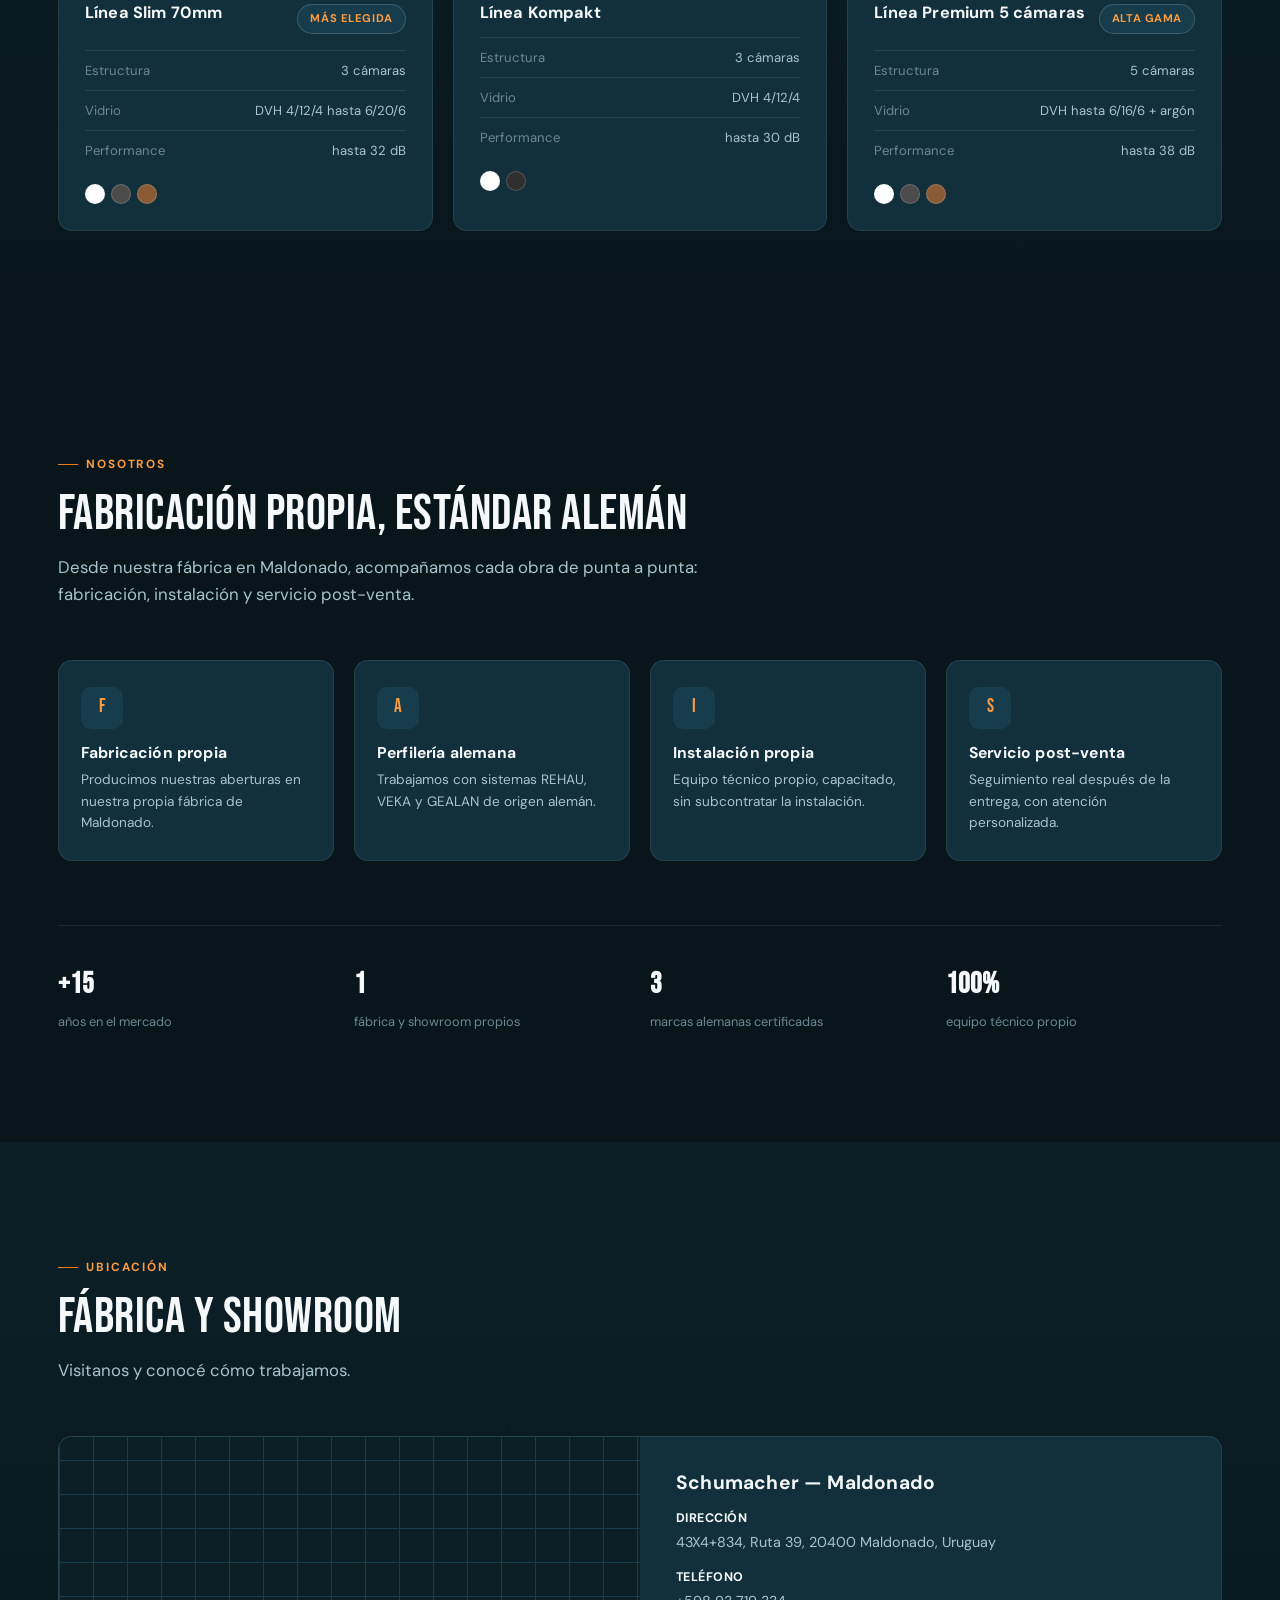
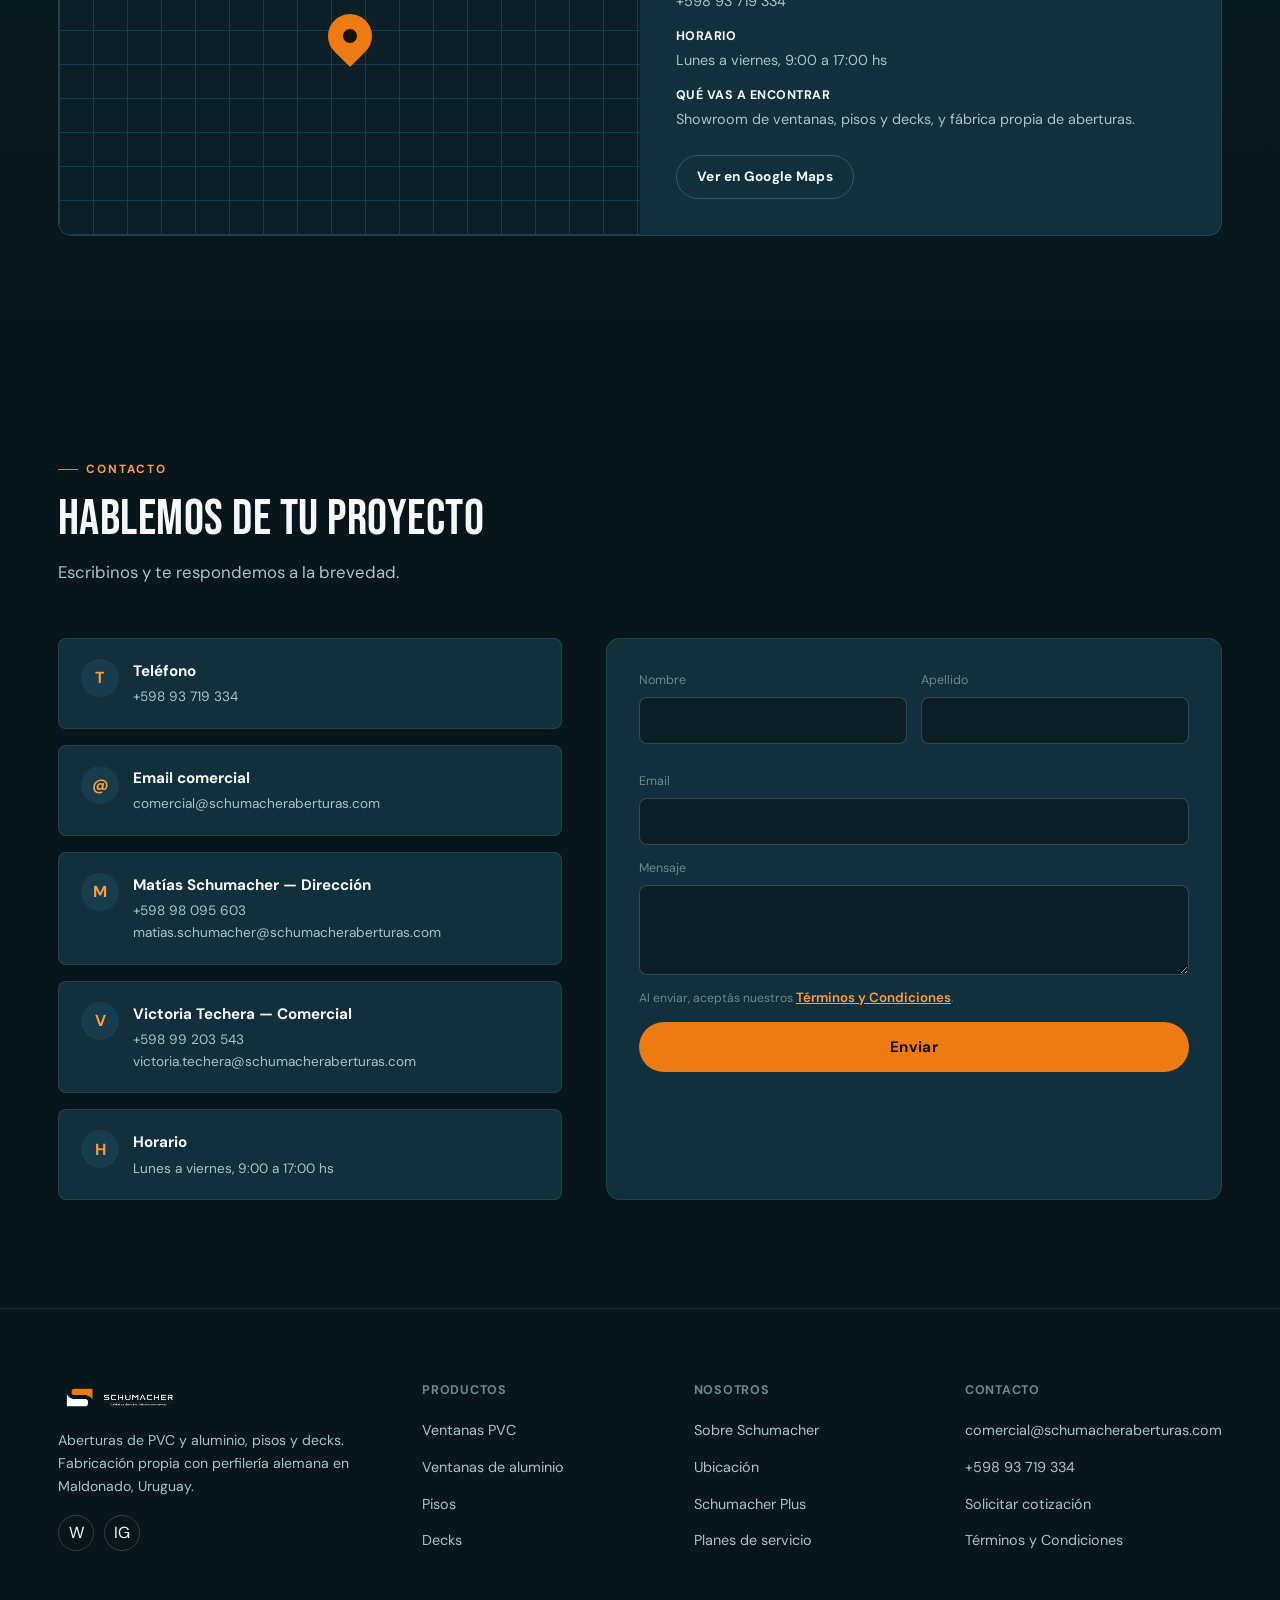
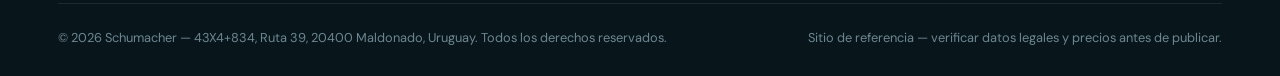
==== commit 18196f2b: "Add files via upload 0.2" ====
--- a/index.html
+++ b/index.html
@@ -259,10 +259,11 @@
       <div class="location-map"><div class="pin"></div></div>
       <div class="location-info">
         <h3>Schumacher — Maldonado</h3>
-        <div class="li-row"><div><b>Dirección</b>Ruta 39, km 10.5, Maldonado, Uruguay</div></div>
+        <div class="li-row"><div><b>Dirección</b>43X4+834, Ruta 39, 20400 Maldonado, Uruguay</div></div>
+        <div class="li-row"><div><b>Teléfono</b>+598 93 719 334</div></div>
         <div class="li-row"><div><b>Horario</b>Lunes a viernes, 9:00 a 17:00 hs</div></div>
         <div class="li-row"><div><b>Qué vas a encontrar</b>Showroom de ventanas, pisos y decks, y fábrica propia de aberturas.</div></div>
-        <a href="https://www.google.com/maps/search/?api=1&query=Ruta+39+km+10.5%2C+Maldonado%2C+Uruguay" target="_blank" rel="noopener" class="btn btn-secondary btn-sm" style="margin-top:10px">Ver en Google Maps</a>
+        <a href="https://www.google.com/maps/search/?api=1&query=43X4%2B834%2C+Ruta+39%2C+20400+Maldonado%2C+Uruguay" target="_blank" rel="noopener" class="btn btn-secondary btn-sm" style="margin-top:10px">Ver en Google Maps</a>
       </div>
     </div>
   </div>
@@ -343,14 +344,14 @@
         <h5>Contacto</h5>
         <ul>
           <li><a href="mailto:comercial@schumacheraberturas.com">comercial@schumacheraberturas.com</a></li>
-          <li><a href="tel:+59898095603">+598 98 095 603</a></li>
+          <li><a href="tel:+59893719334">+598 93 719 334</a></li>
           <li><a href="#visita">Solicitar cotización</a></li>
           <li><button type="button" id="openTyc3" style="font-size:.9rem;color:var(--text-dim)">Términos y Condiciones</button></li>
         </ul>
       </div>
     </div>
     <div class="footer-bottom">
-      <span>© <span id="year"></span> Schumacher — Ruta 39, km 10.5, Maldonado, Uruguay. Todos los derechos reservados.</span>
+      <span>© <span id="year"></span> Schumacher — 43X4+834, Ruta 39, 20400 Maldonado, Uruguay. Todos los derechos reservados.</span>
       <span>Sitio de referencia — verificar datos legales y precios antes de publicar.</span>
     </div>
   </div>
--- a/styles.css
+++ b/styles.css
@@ -353,31 +353,18 @@
 
 /* ========================= GALERÍA ========================= */
 .gallery-filters{display:flex;gap:10px;flex-wrap:wrap;margin-bottom:32px}
-.gallery-grid{display:grid;grid-template-columns:repeat(4,1fr);gap:16px}
+.gallery-grid{display:grid;grid-template-columns:repeat(3,1fr);gap:16px}
 .gallery-item{
-  aspect-ratio:4/3;border-radius:var(--radius-sm);overflow:hidden;position:relative;cursor:pointer;
-  transition:opacity .3s ease,transform .3s ease;
+  border:1px solid var(--line);border-radius:var(--radius-sm);background:var(--surface);
+  padding:22px 24px;transition:border-color .2s ease,transform .2s ease;
 }
 .gallery-item.hidden{display:none}
-.gallery-ph{
-  width:100%;height:100%;display:flex;align-items:flex-end;padding:16px;
-  background:linear-gradient(155deg,var(--petrol),var(--bg-alt));position:relative;
-}
-.gallery-ph::before{content:'';position:absolute;inset:0;background:linear-gradient(0deg,rgba(0,0,0,.55),transparent 55%)}
-.gallery-ph span{position:relative;font-size:.82rem;font-weight:600}
-.gallery-item:hover{transform:translateY(-4px)}
-.gallery-cat-tag{position:absolute;top:10px;left:10px;font-size:.65rem;font-weight:700;text-transform:uppercase;background:rgba(8,22,28,.65);padding:4px 9px;border-radius:999px;letter-spacing:.04em;z-index:2}
-
-.lightbox{position:fixed;inset:0;background:rgba(4,10,13,.92);z-index:200;display:none;align-items:center;justify-content:center;padding:40px}
-.lightbox.open{display:flex}
-.lightbox-inner{max-width:640px;width:100%;position:relative}
-.lightbox-close{position:absolute;top:-46px;right:0;font-size:1.6rem;color:var(--text)}
-.lightbox-nav{position:absolute;top:50%;transform:translateY(-50%);width:42px;height:42px;border-radius:50%;background:rgba(255,255,255,.08);display:flex;align-items:center;justify-content:center;font-size:1.2rem}
-.lightbox-prev{left:-60px}
-.lightbox-next{right:-60px}
-.lightbox-caption{margin-top:14px;font-size:.9rem;color:var(--text-dim);text-align:center}
-
-@media(max-width:900px){.gallery-grid{grid-template-columns:repeat(2,1fr)}.lightbox-nav{display:none}}
+.gallery-item:hover{border-color:var(--line-strong);transform:translateY(-3px)}
+.gallery-cat-tag{display:inline-block;font-size:.65rem;font-weight:700;text-transform:uppercase;color:var(--orange-light);background:var(--surface-2);padding:4px 10px;border-radius:999px;letter-spacing:.04em;margin-bottom:12px}
+.gallery-title{font-size:.95rem;font-weight:600;color:var(--text)}
+
+@media(max-width:900px){.gallery-grid{grid-template-columns:1fr 1fr}}
+@media(max-width:600px){.gallery-grid{grid-template-columns:1fr}}
 
 /* ========================= CATÁLOGO ========================= */
 .catalog-grid{display:grid;grid-template-columns:repeat(3,1fr);gap:20px}
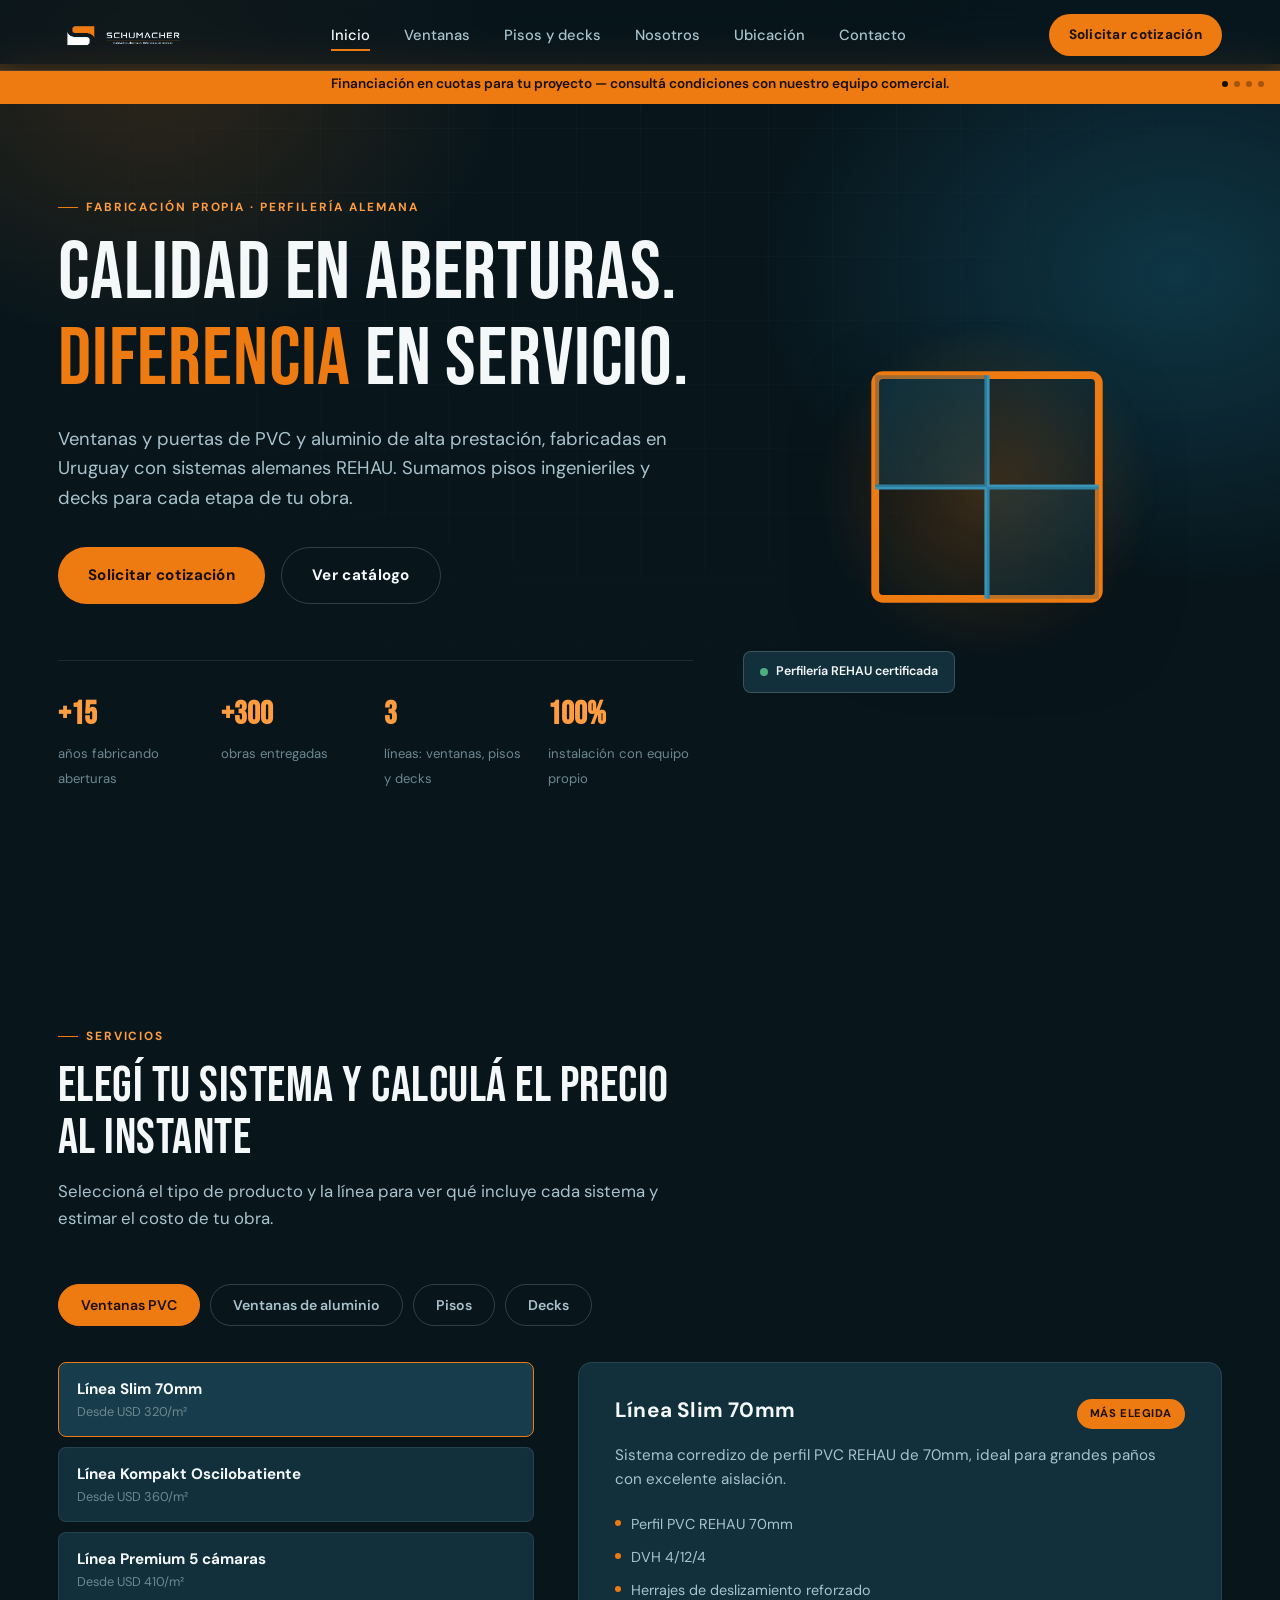
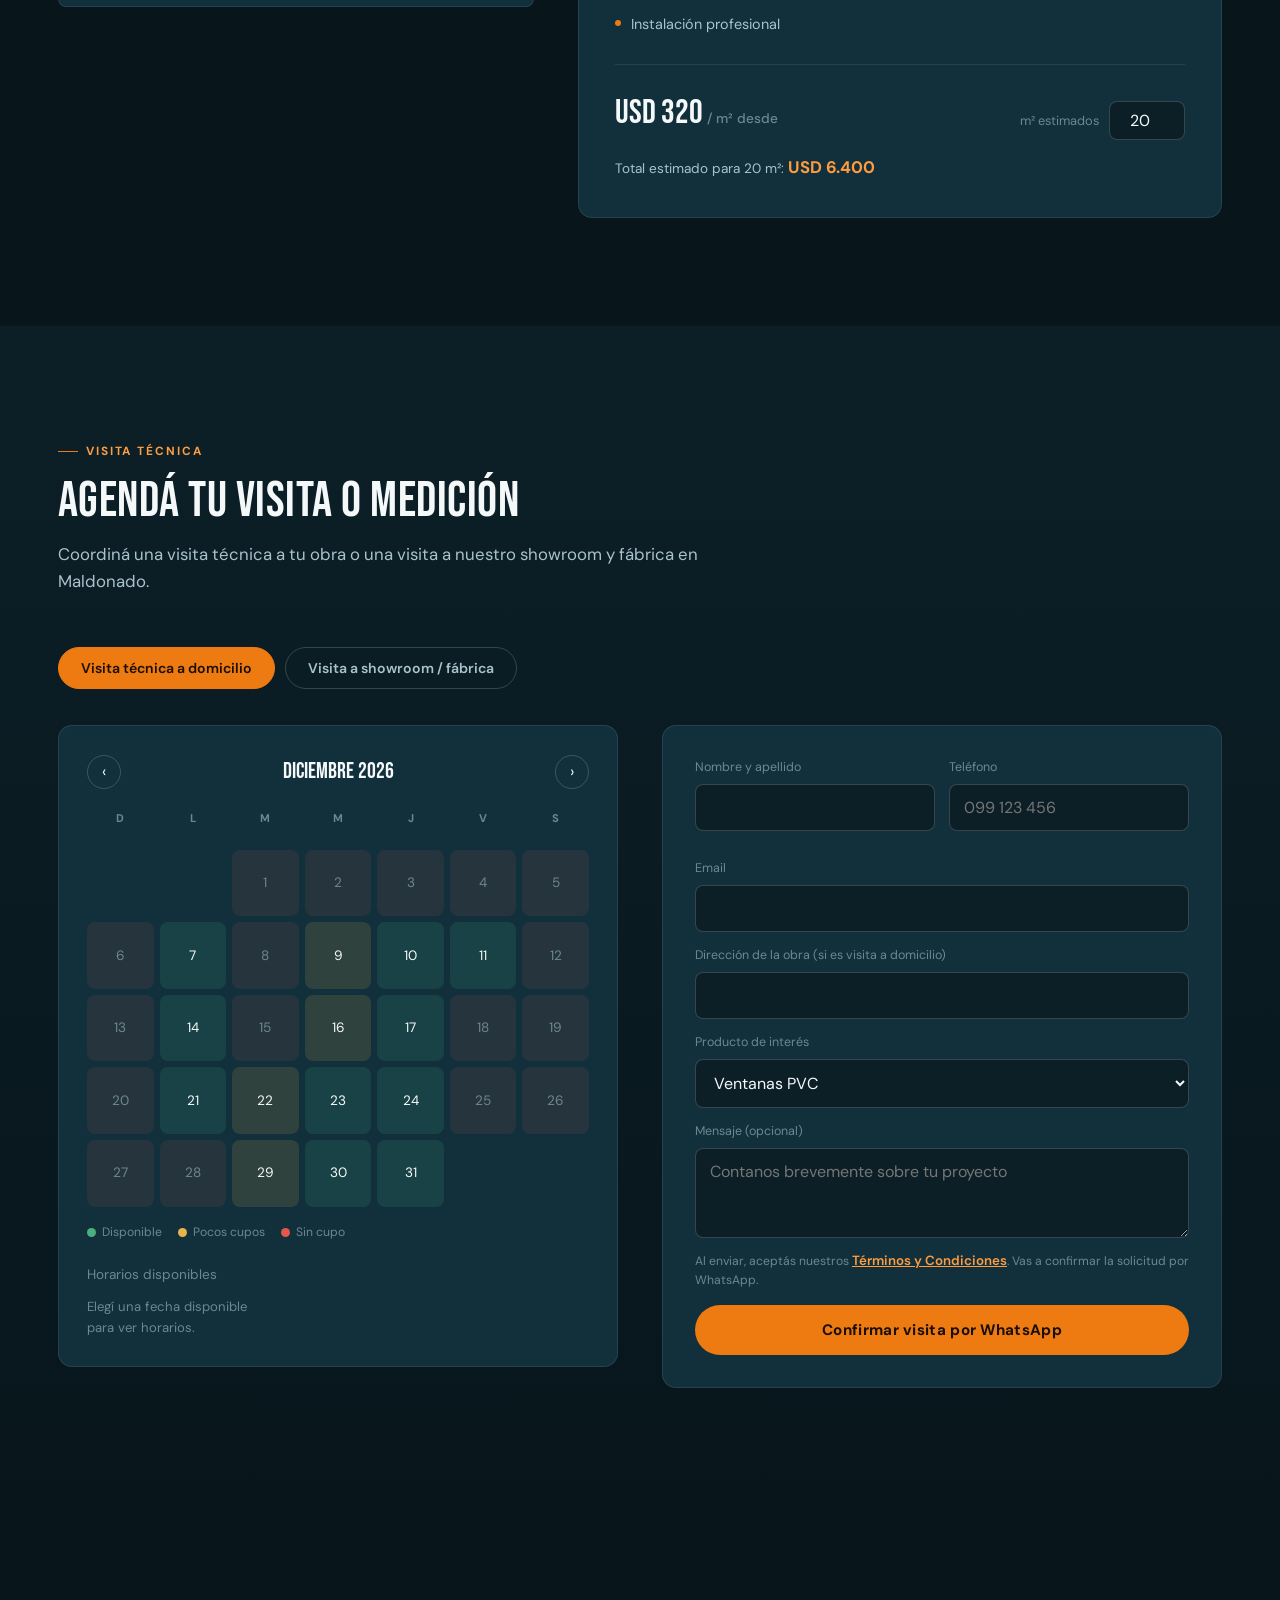
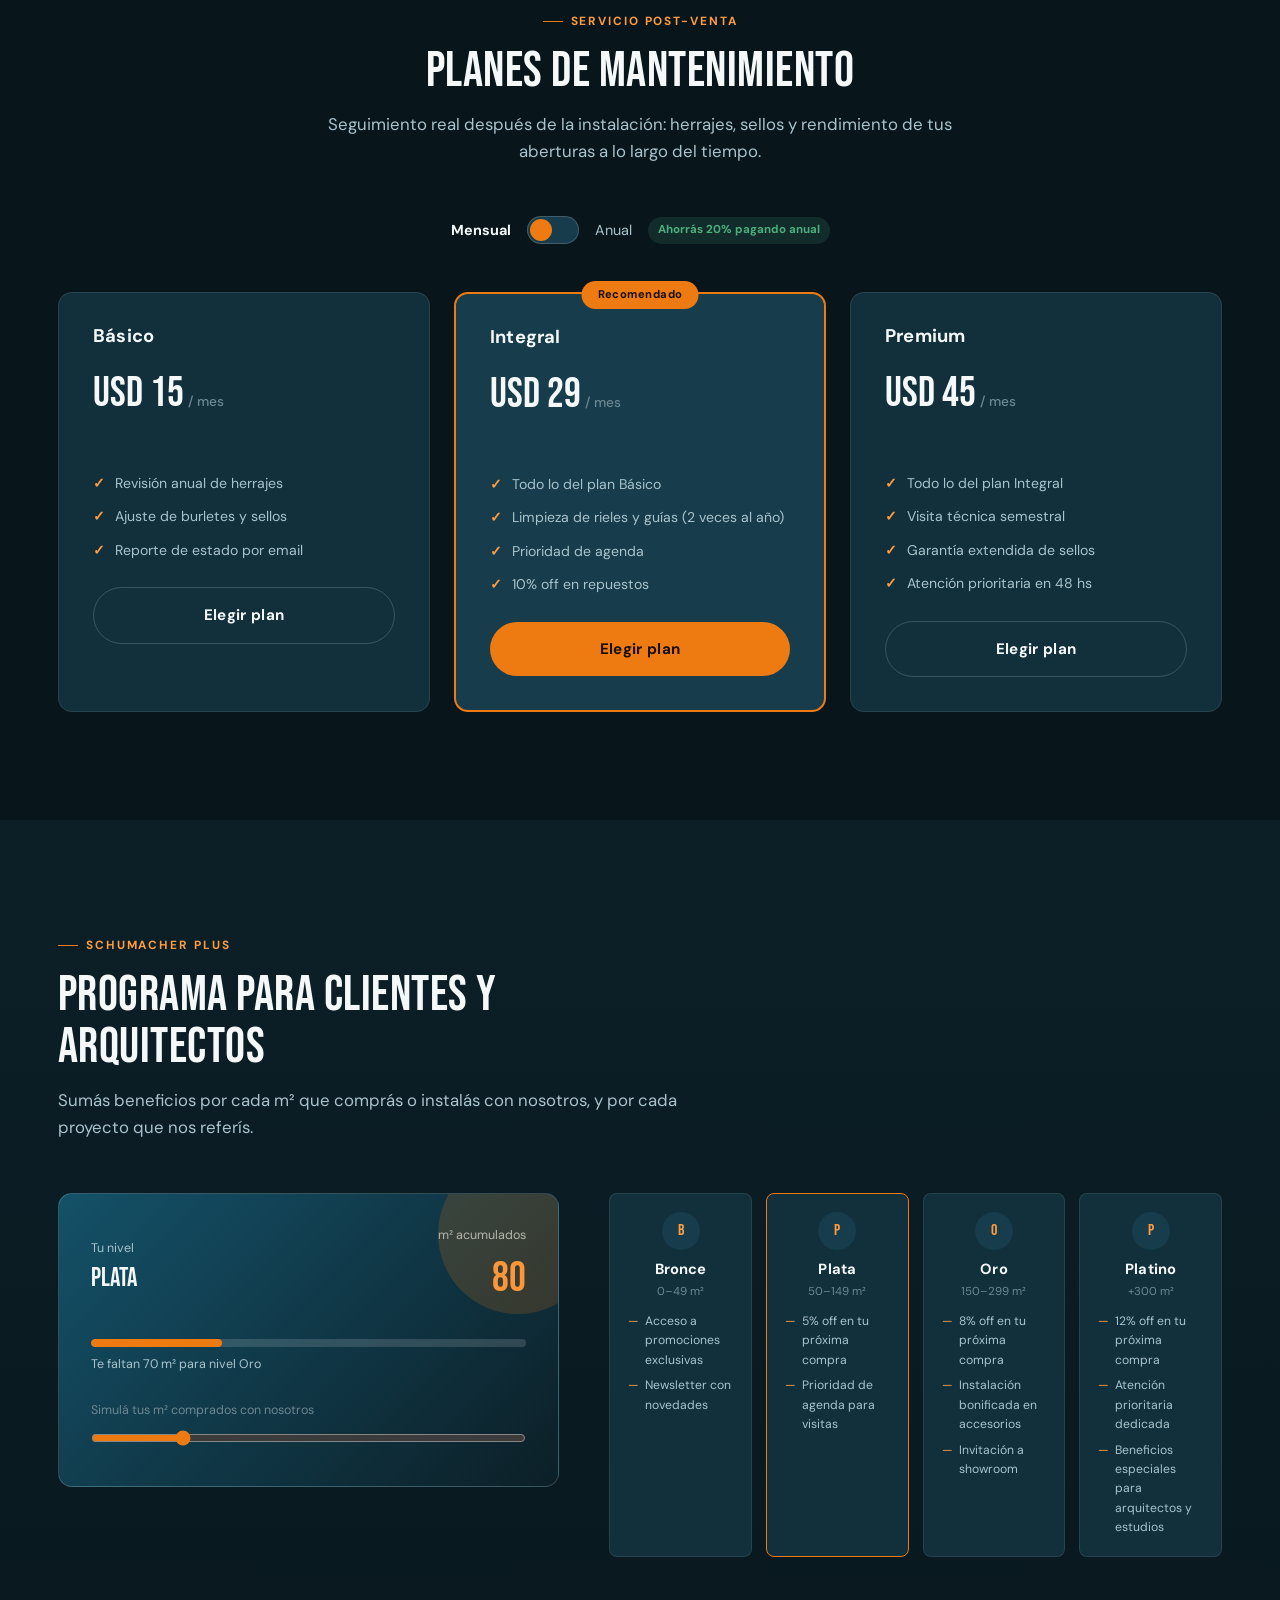
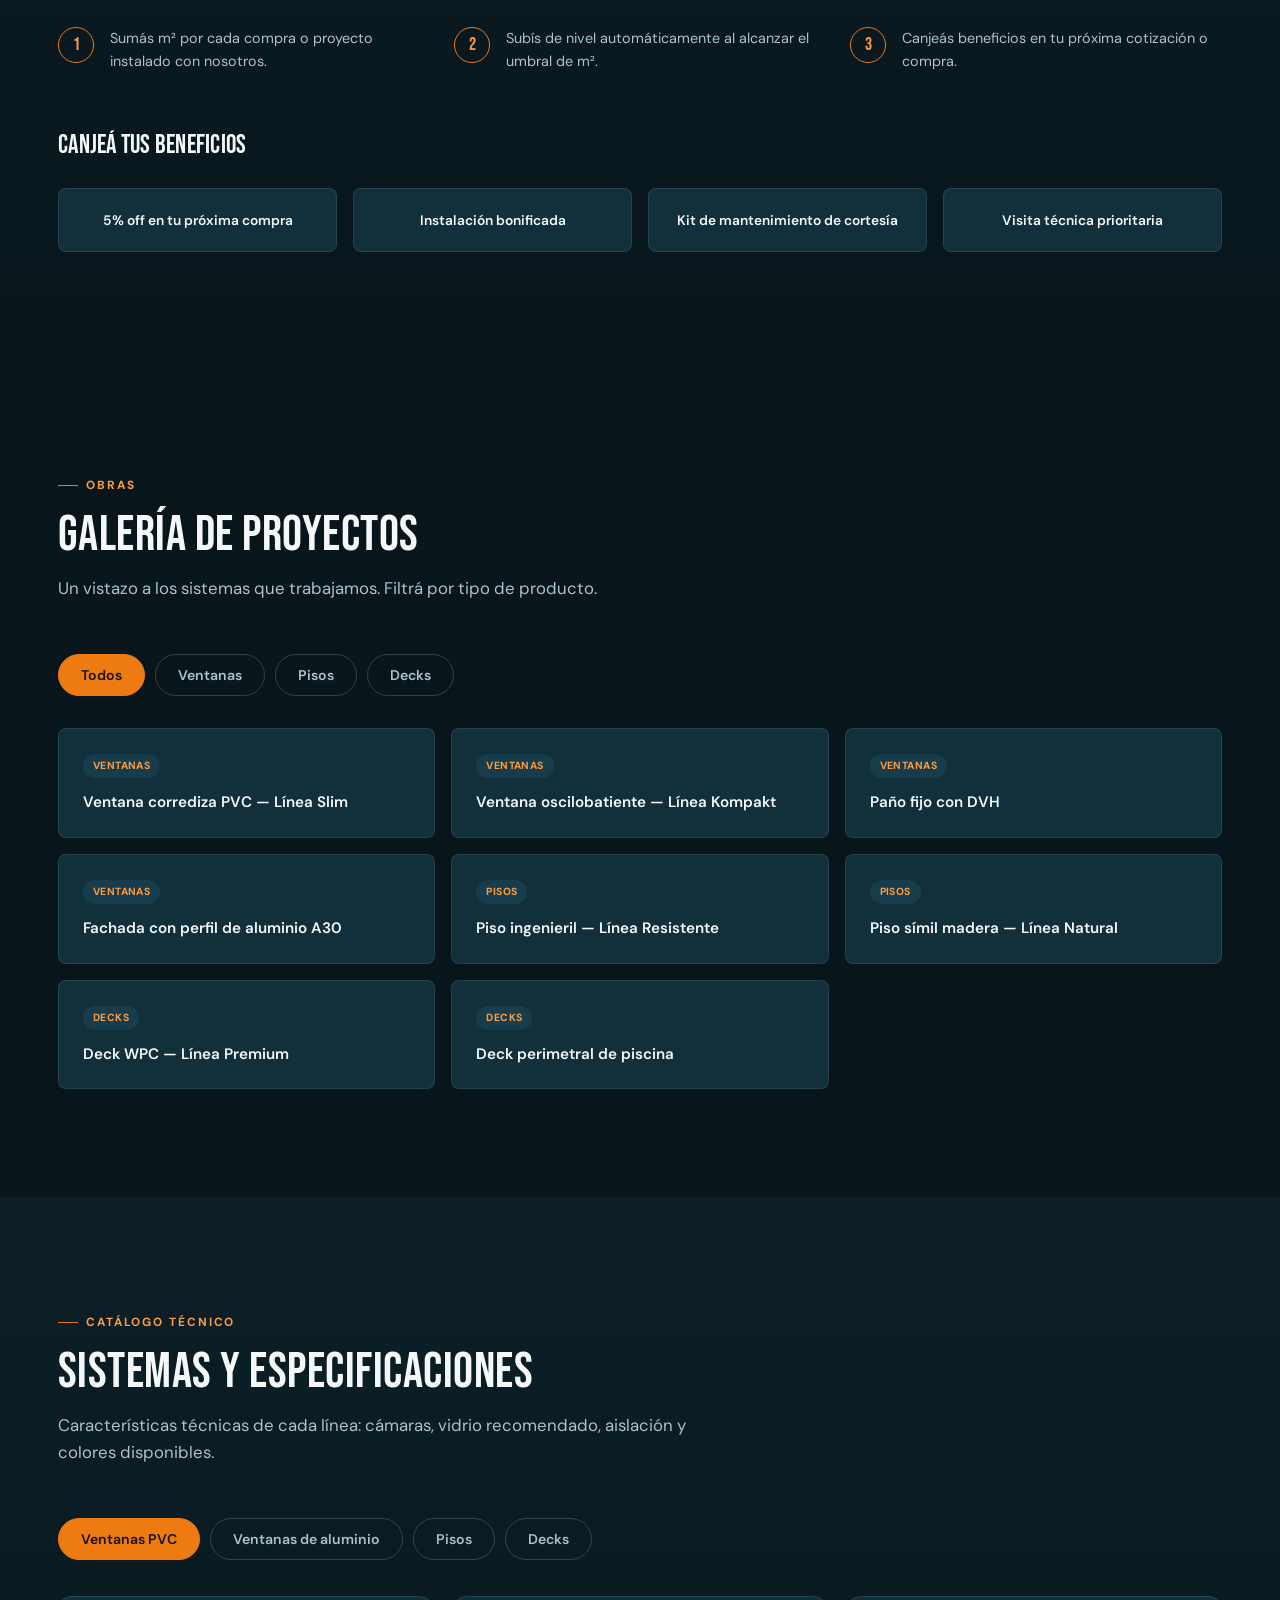
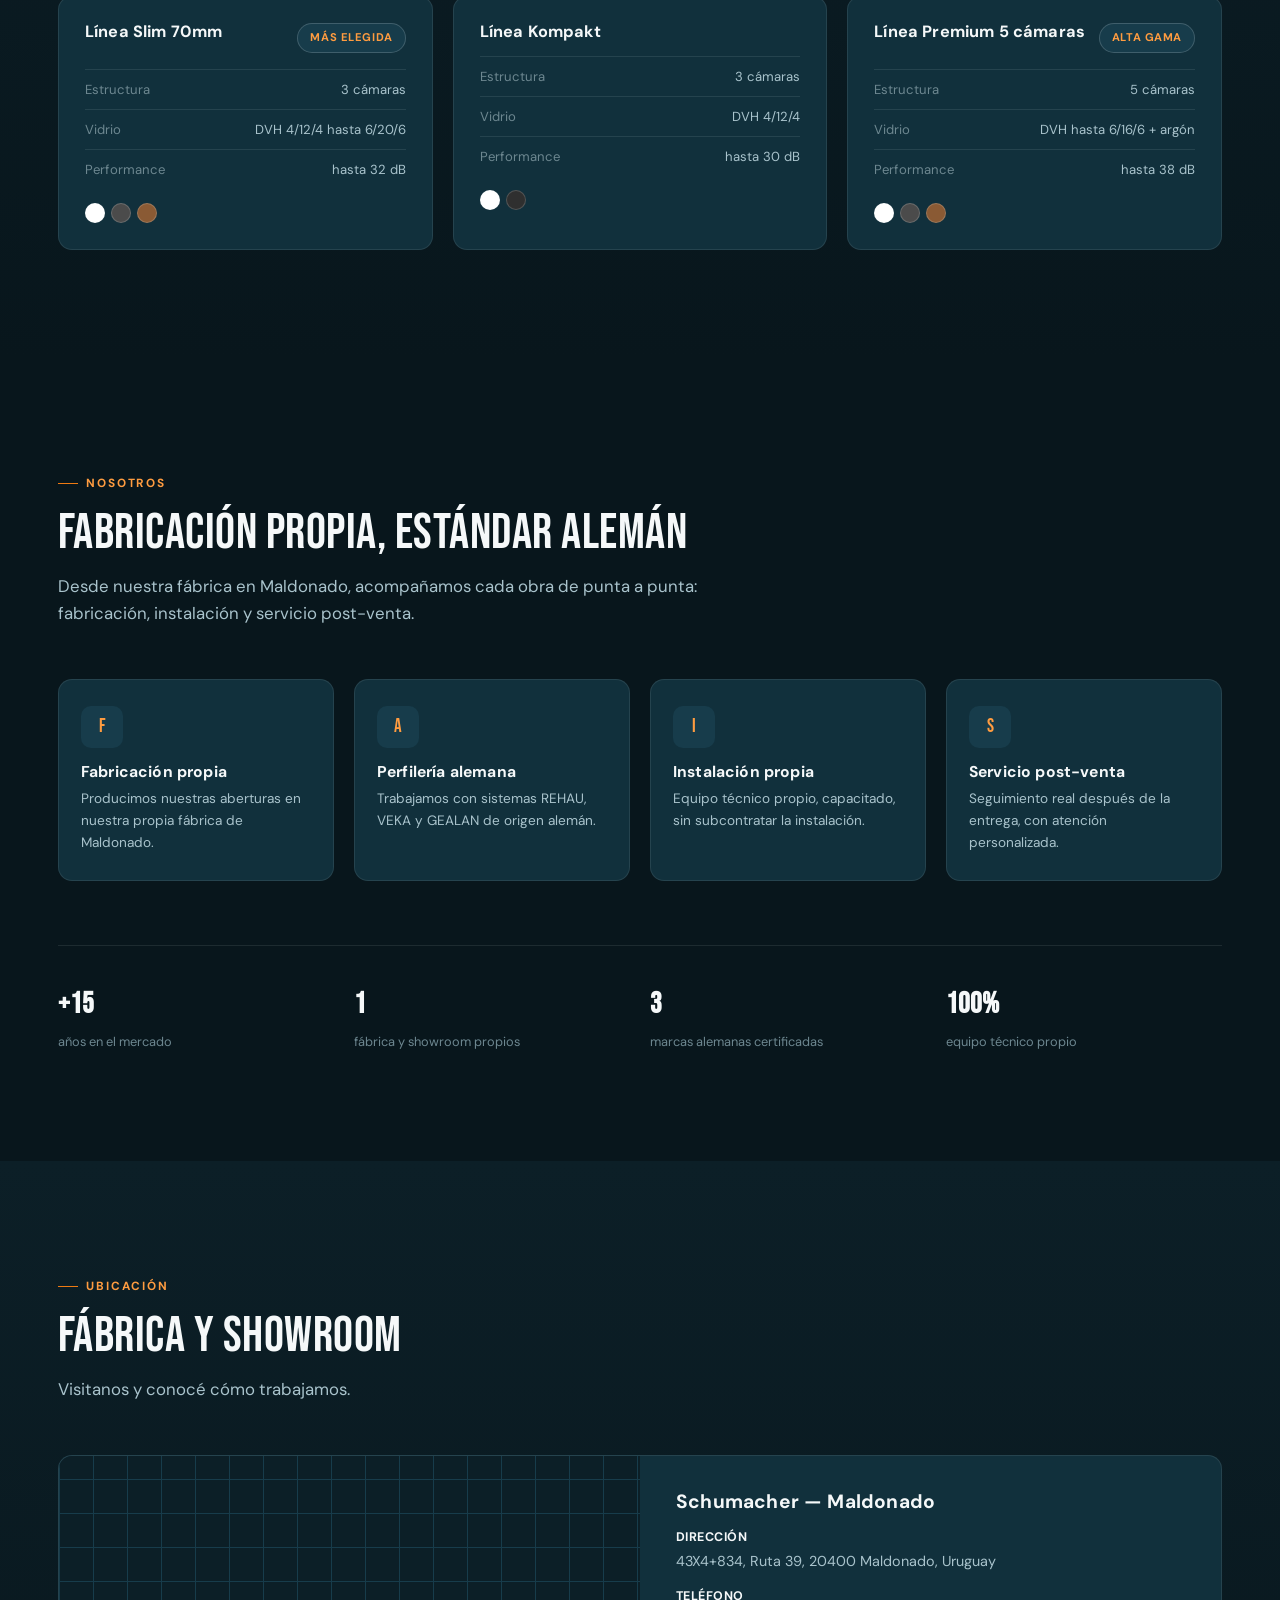
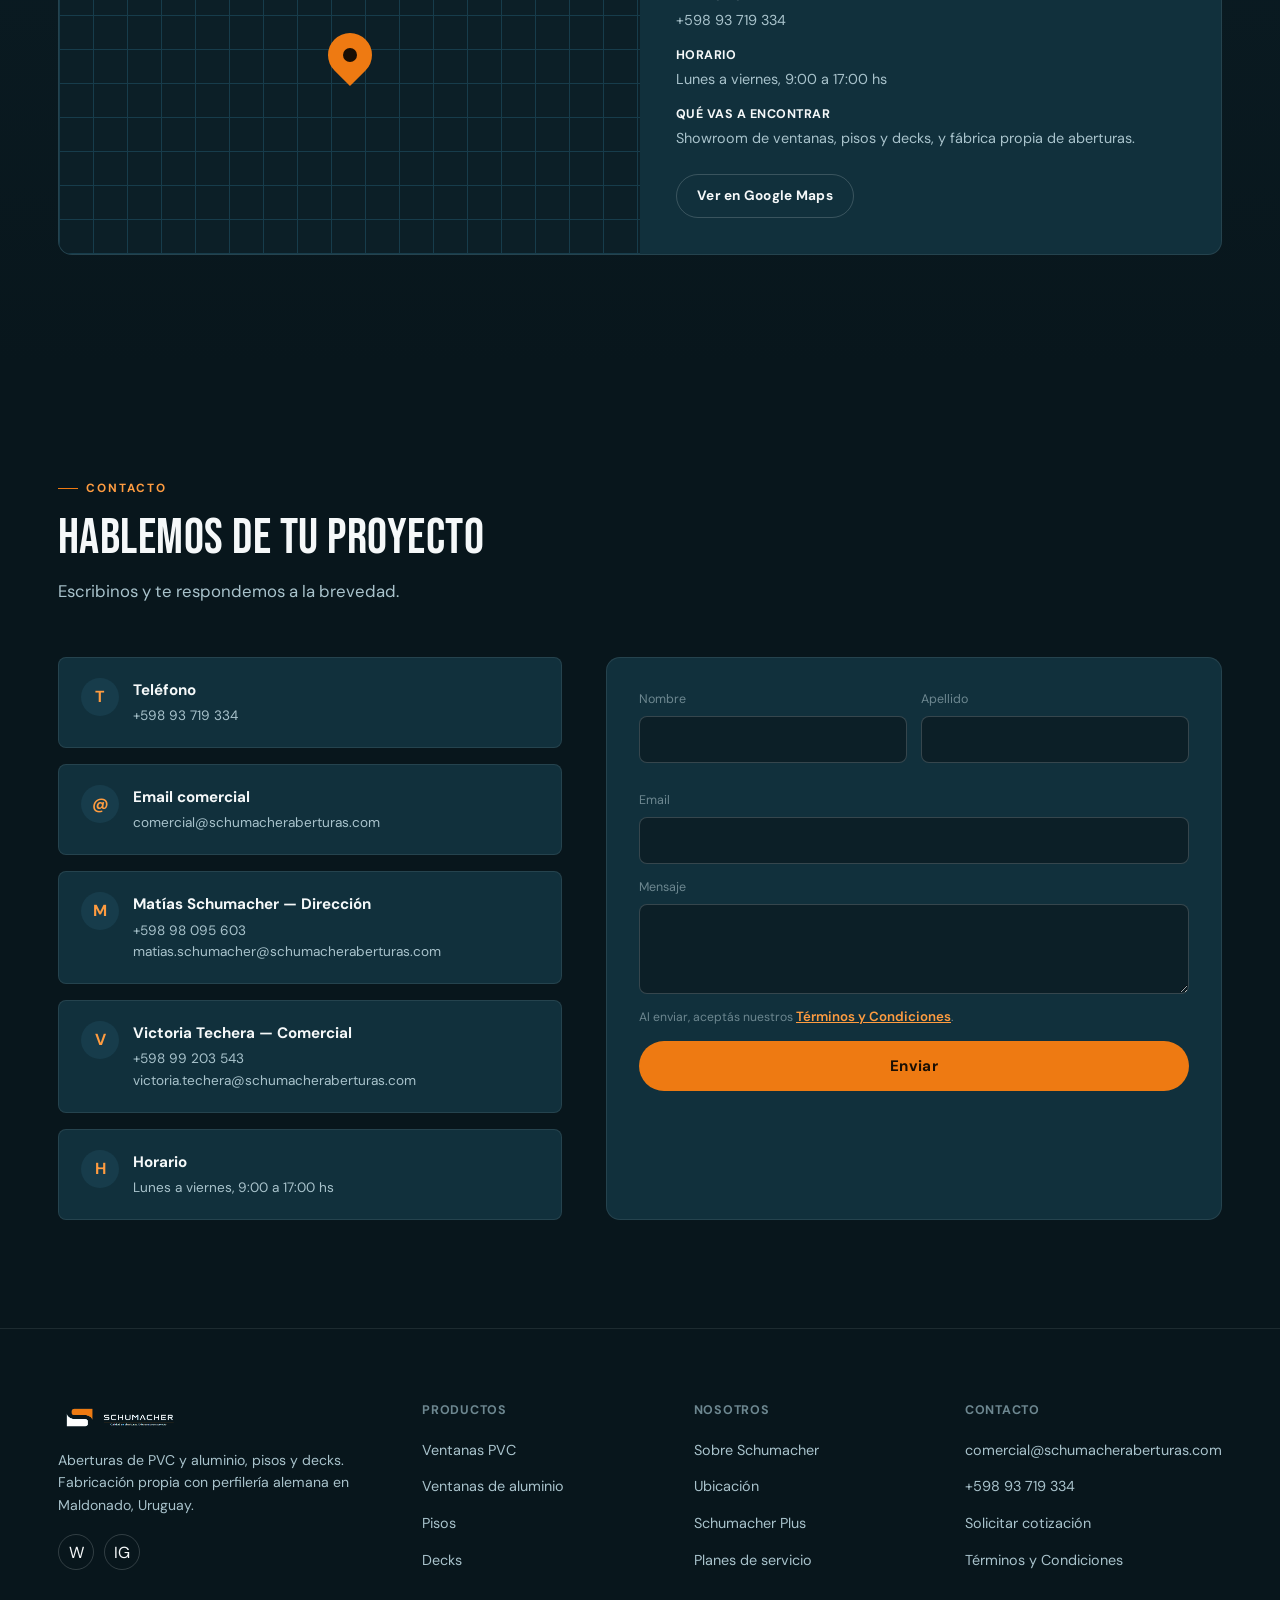
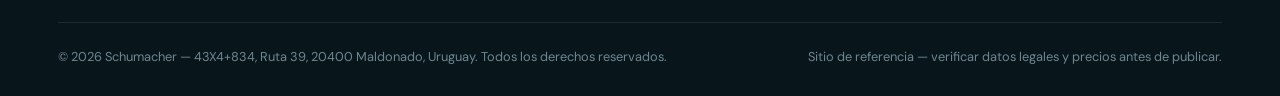
==== commit 778b1dc3: "Add files via upload" ====
--- a/index.html
+++ b/index.html
@@ -146,8 +146,8 @@
           <label for="v-mensaje">Mensaje (opcional)</label>
           <textarea id="v-mensaje" name="mensaje" placeholder="Contanos brevemente sobre tu proyecto"></textarea>
         </div>
-        <p class="tyc-note">Al enviar, aceptás nuestros <button type="button" id="openTyc1">Términos y Condiciones</button>.</p>
-        <button type="submit" class="btn btn-primary btn-block">Confirmar visita</button>
+        <p class="tyc-note">Al enviar, aceptás nuestros <button type="button" id="openTyc1">Términos y Condiciones</button>. Vas a confirmar la solicitud por WhatsApp.</p>
+        <button type="submit" class="btn btn-primary btn-block">Confirmar visita por WhatsApp</button>
       </form>
     </div>
   </div>
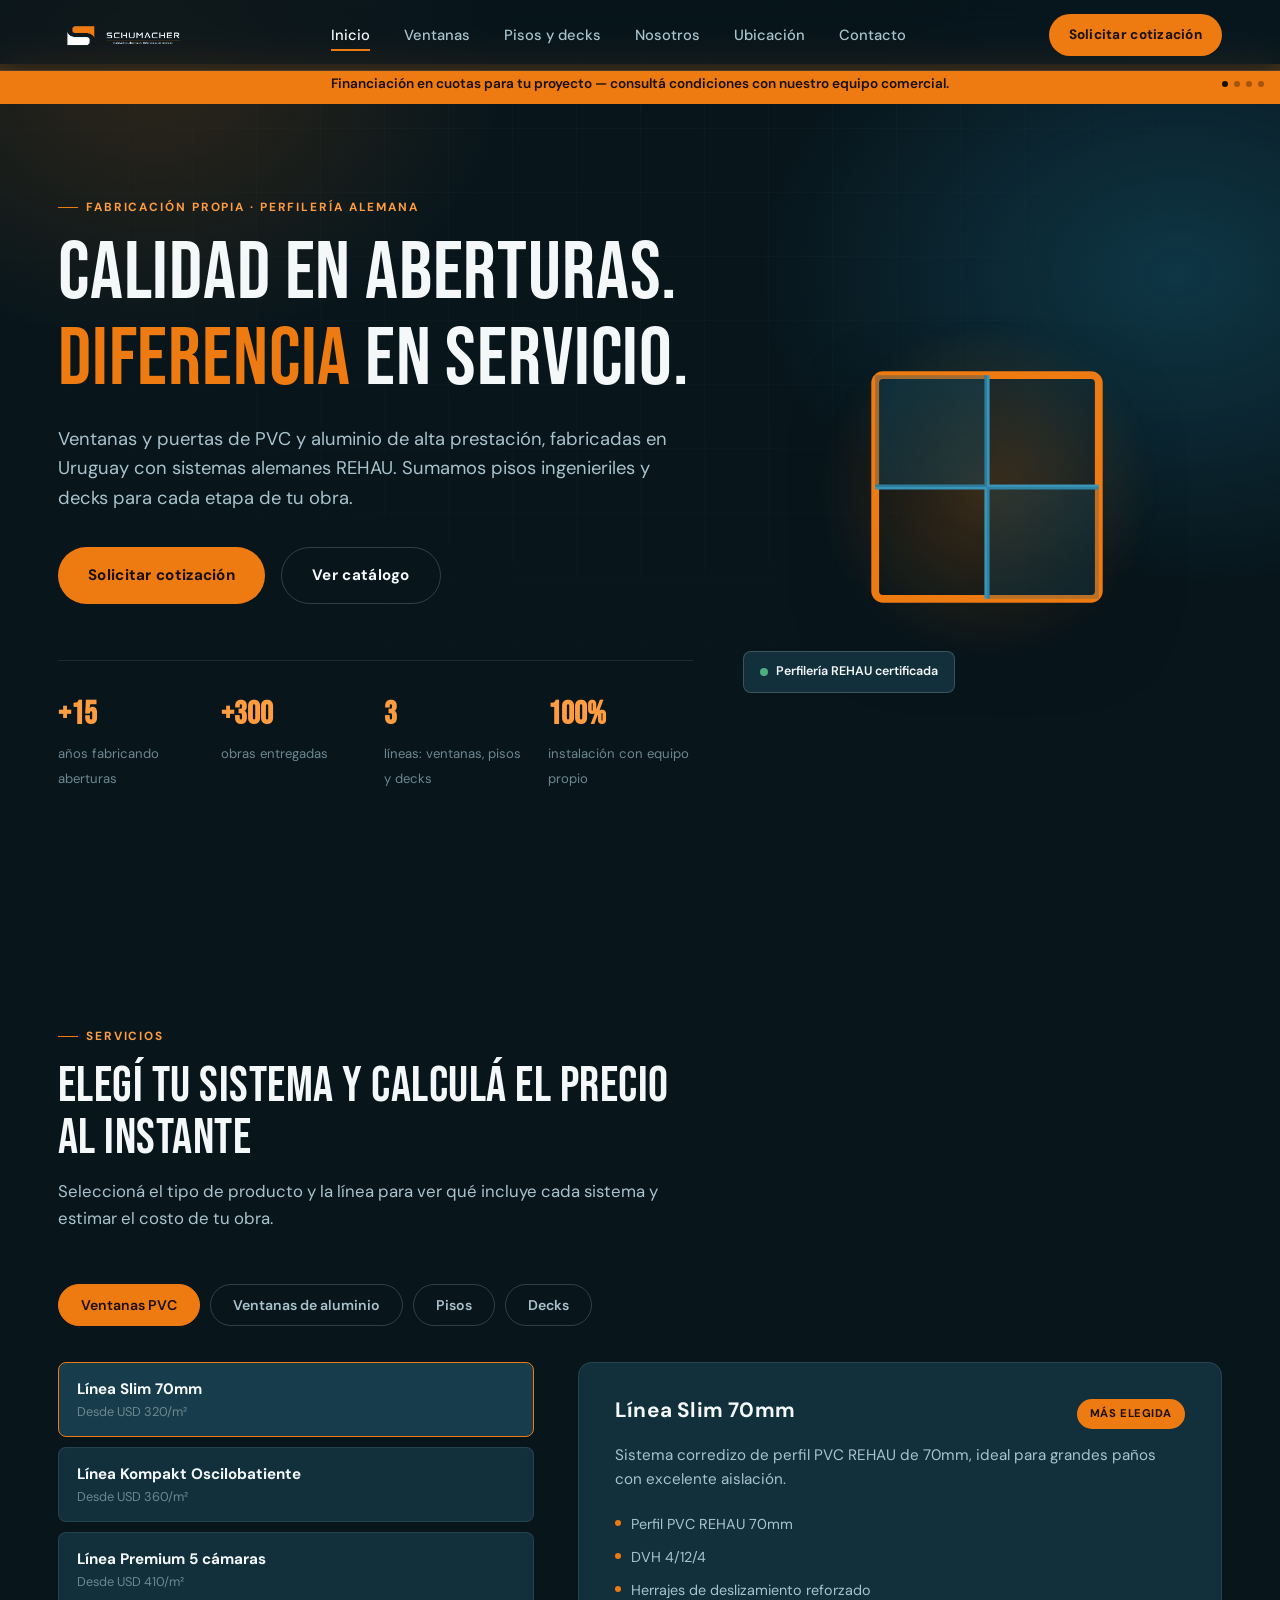
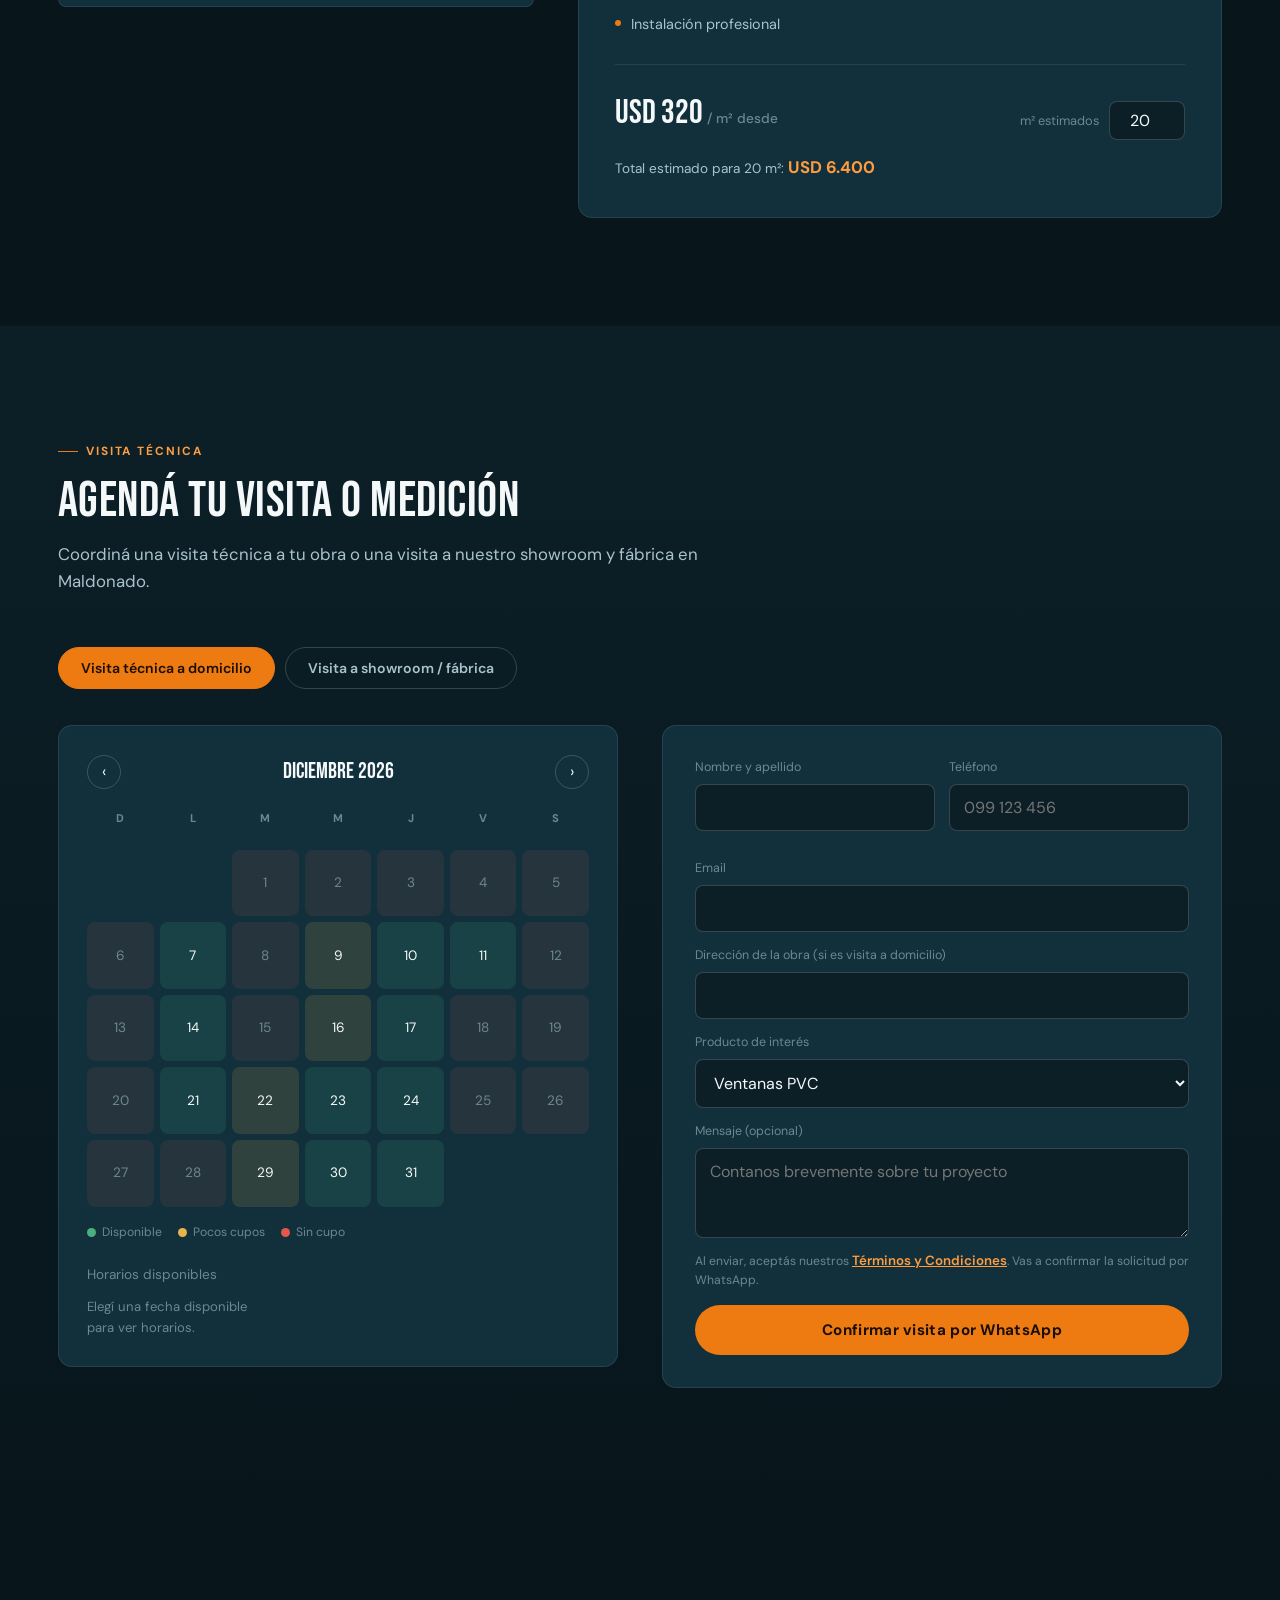
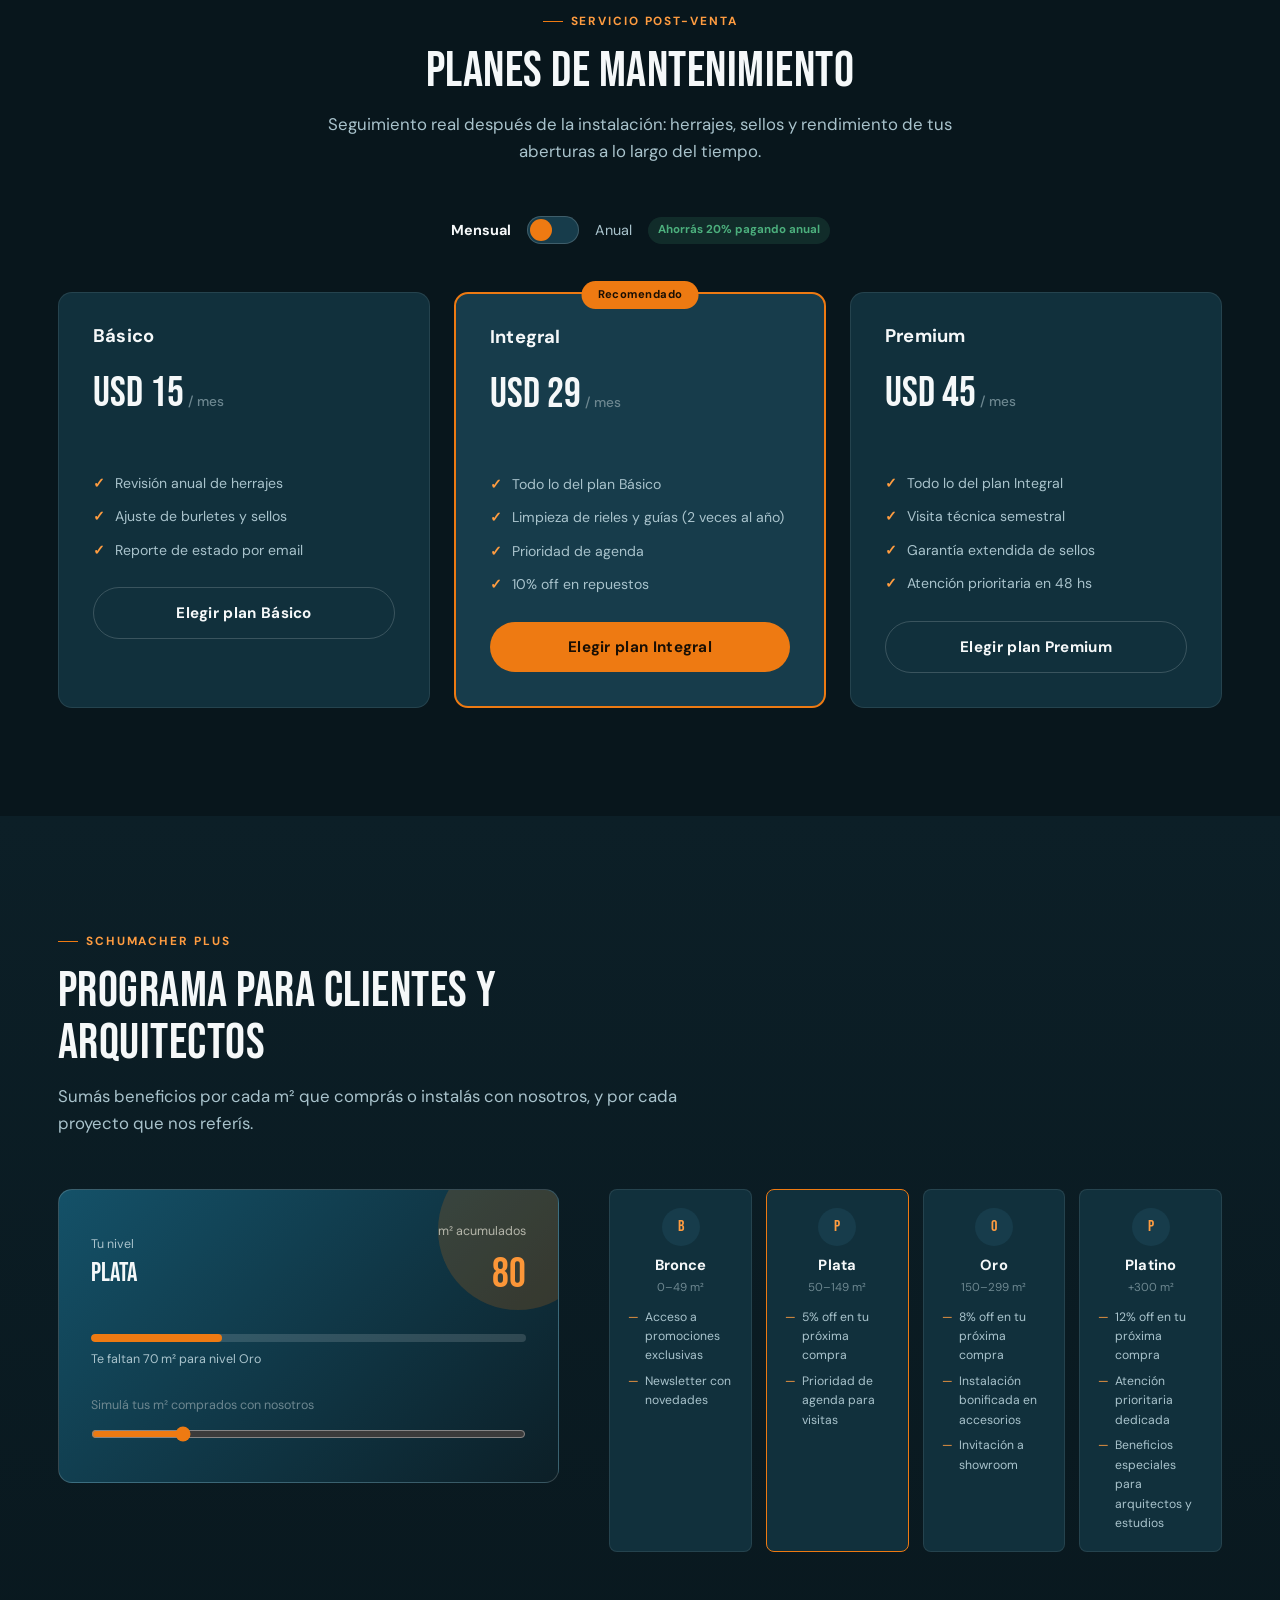
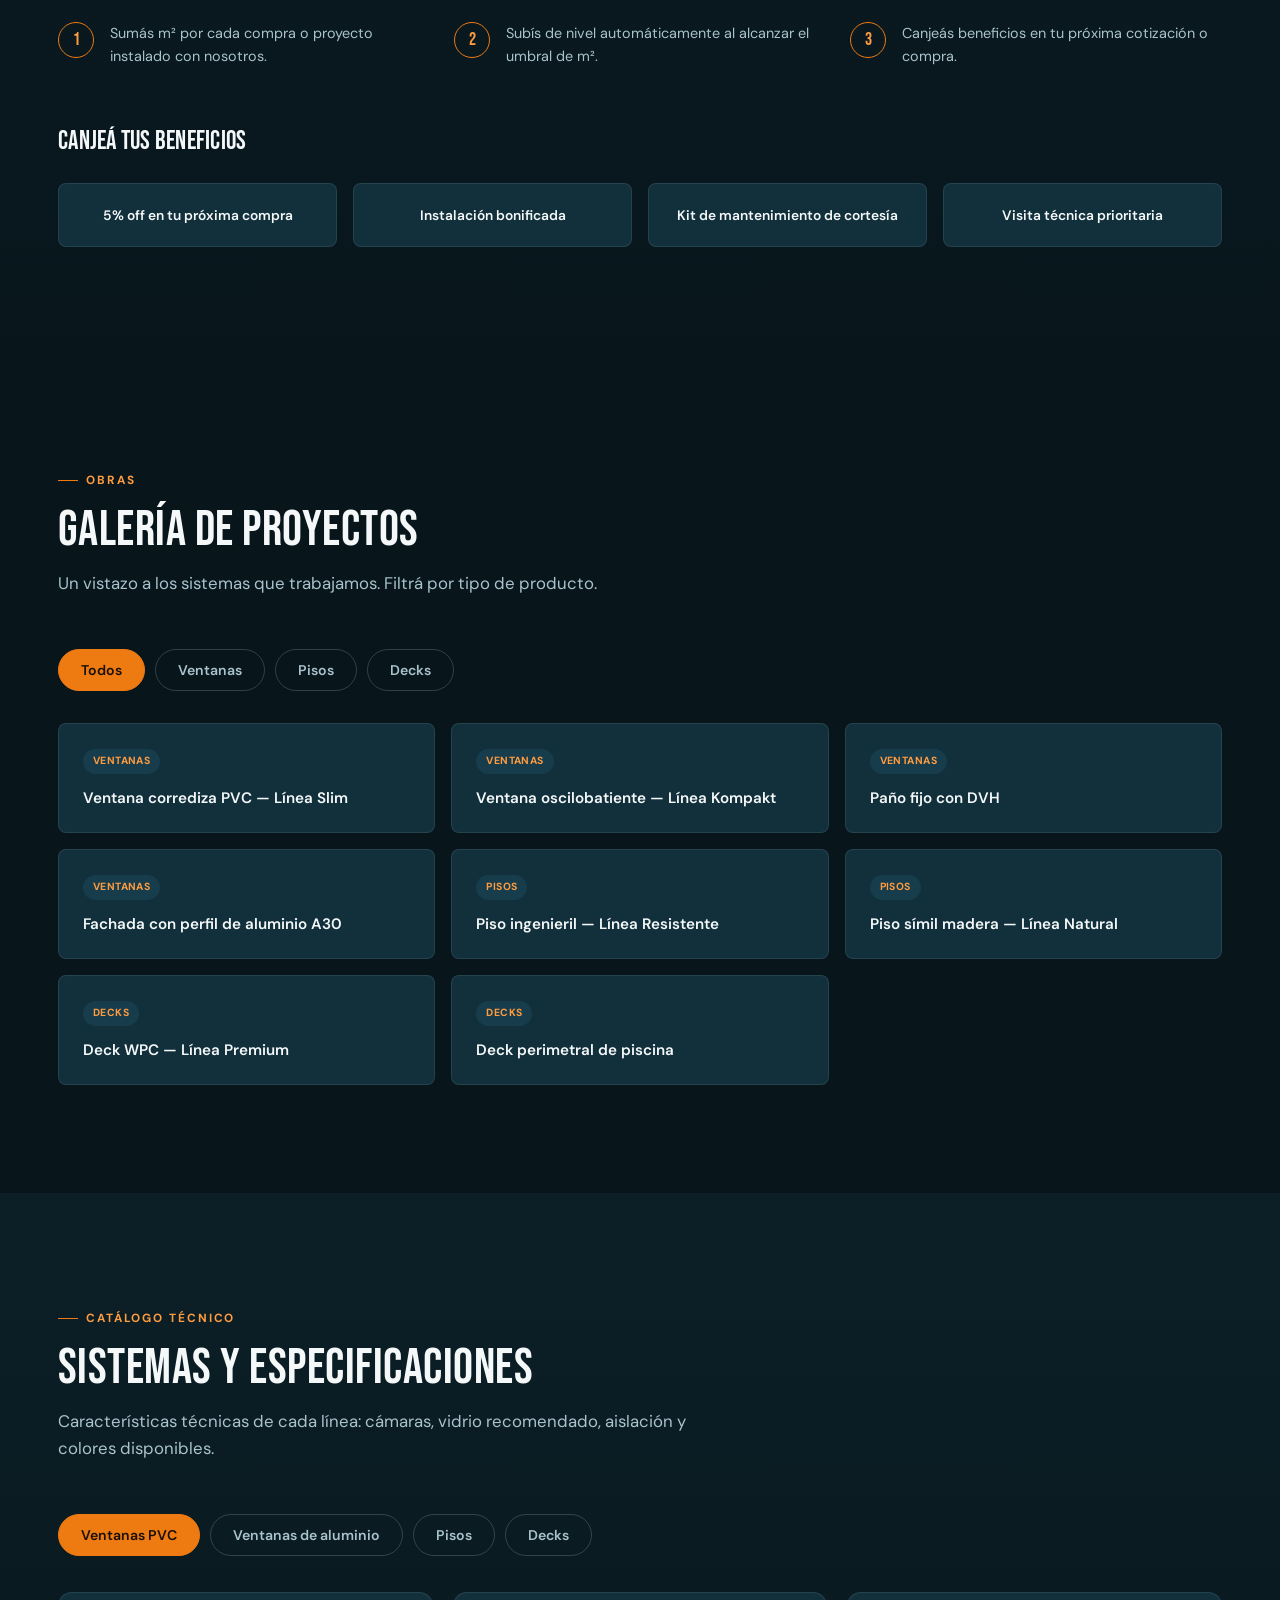
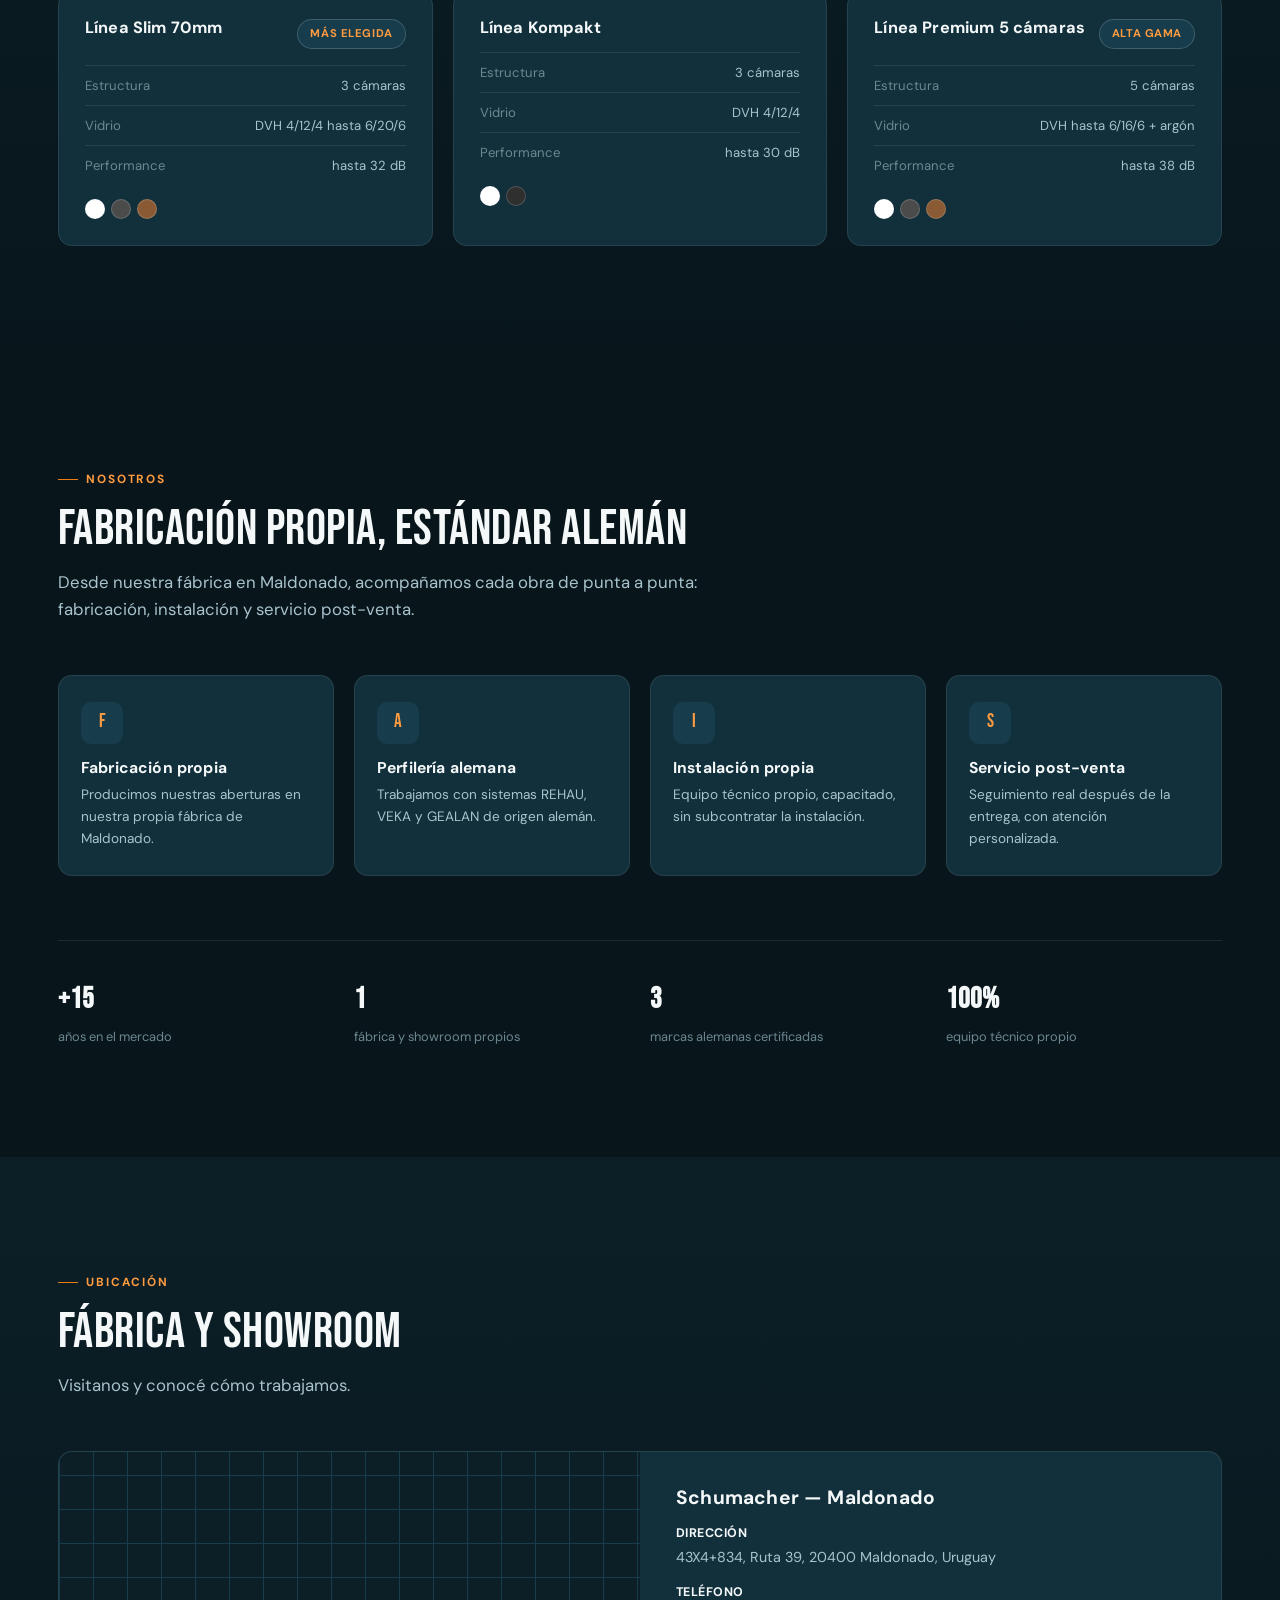
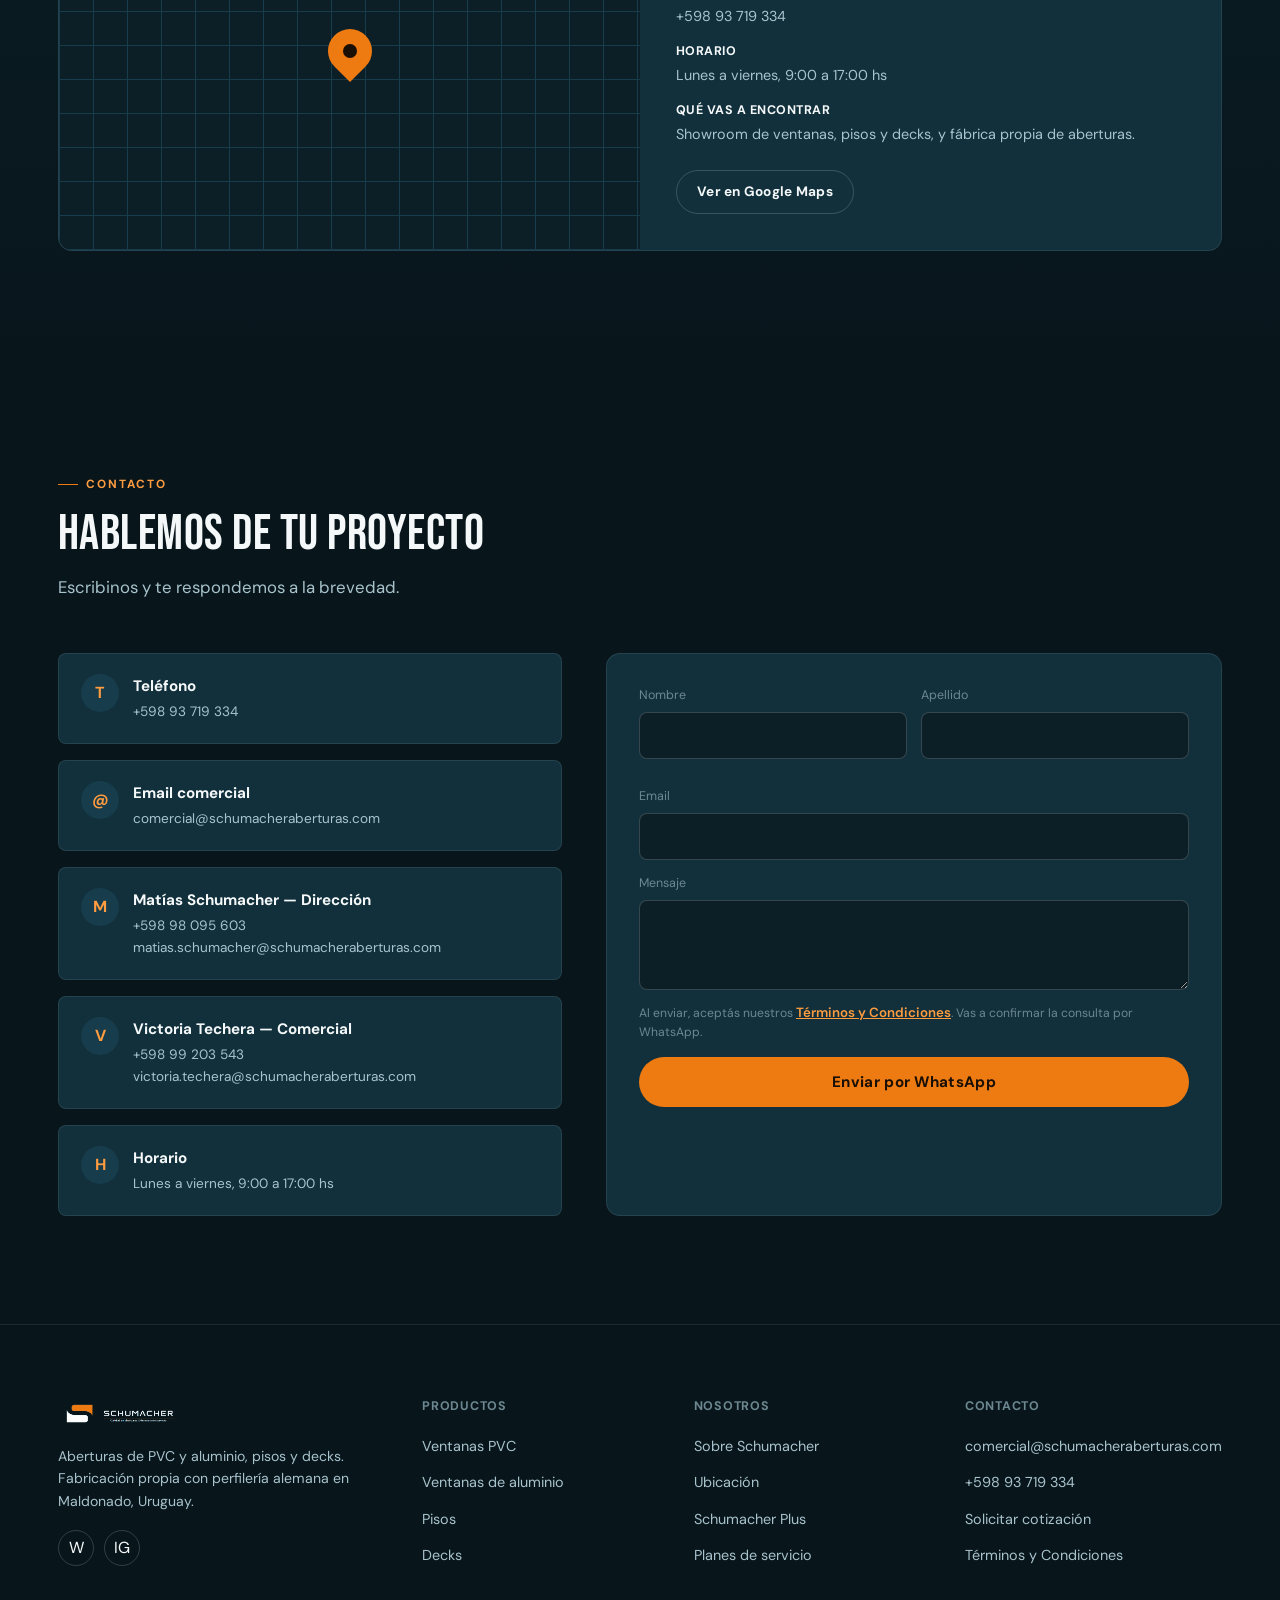
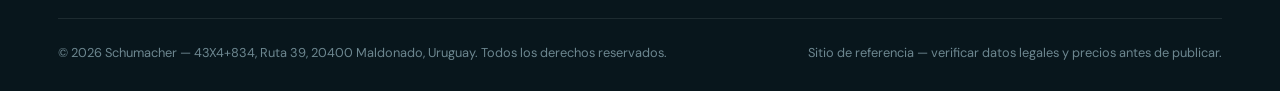
==== commit fabefcbd: "Add files via upload" ====
--- a/index.html
+++ b/index.html
@@ -28,7 +28,7 @@
     </ul>
     <div class="nav-cta">
       <a href="#visita" class="btn btn-primary btn-sm">Solicitar cotización</a>
-      <button class="nav-burger" id="navBurger" aria-label="Abrir menú"><span></span><span></span><span></span></button>
+      <button type="button" class="nav-burger" id="navBurger" aria-label="Abrir menú"><span></span><span></span><span></span></button>
     </div>
   </div>
 </nav>
@@ -96,9 +96,9 @@
     <div class="booking-layout">
       <div class="calendar-box reveal">
         <div class="cal-head">
-          <button class="cal-nav-btn" id="calPrev" aria-label="Mes anterior">‹</button>
+          <button type="button" class="cal-nav-btn" id="calPrev" aria-label="Mes anterior">‹</button>
           <div class="month-label" id="calMonthLabel"></div>
-          <button class="cal-nav-btn" id="calNext" aria-label="Mes siguiente">›</button>
+          <button type="button" class="cal-nav-btn" id="calNext" aria-label="Mes siguiente">›</button>
         </div>
         <div class="cal-grid" id="calDow"></div>
         <div class="cal-grid" id="calGrid"></div>
@@ -148,6 +148,7 @@
         </div>
         <p class="tyc-note">Al enviar, aceptás nuestros <button type="button" id="openTyc1">Términos y Condiciones</button>. Vas a confirmar la solicitud por WhatsApp.</p>
         <button type="submit" class="btn btn-primary btn-block">Confirmar visita por WhatsApp</button>
+        <a href="#" id="waFallback" target="_blank" rel="noopener" class="btn btn-secondary btn-block" style="display:none;margin-top:10px">Si no se abrió, tocá acá para ir a WhatsApp</a>
       </form>
     </div>
   </div>
@@ -163,7 +164,7 @@
     </div>
     <div class="plan-toggle reveal">
       <span class="toggle-label active" id="lblMensual">Mensual</span>
-      <button class="switch" id="planSwitch" aria-label="Cambiar a facturación anual"><span class="knob"></span></button>
+      <button type="button" class="switch" id="planSwitch" aria-label="Cambiar a facturación anual"><span class="knob"></span></button>
       <span class="toggle-label" id="lblAnual">Anual</span>
       <span class="save-pill">Ahorrás 20% pagando anual</span>
     </div>
@@ -302,8 +303,9 @@
           <textarea id="c-mensaje" name="mensaje"></textarea>
           <span class="error-msg">Contanos brevemente en qué te podemos ayudar.</span>
         </div>
-        <p class="tyc-note">Al enviar, aceptás nuestros <button type="button" id="openTyc2">Términos y Condiciones</button>.</p>
-        <button type="submit" class="btn btn-primary btn-block">Enviar</button>
+        <p class="tyc-note">Al enviar, aceptás nuestros <button type="button" id="openTyc2">Términos y Condiciones</button>. Vas a confirmar la consulta por WhatsApp.</p>
+        <button type="submit" class="btn btn-primary btn-block">Enviar por WhatsApp</button>
+        <a href="#" id="waFallbackContact" target="_blank" rel="noopener" class="btn btn-secondary btn-block" style="display:none;margin-top:10px">Si no se abrió, tocá acá para ir a WhatsApp</a>
       </form>
     </div>
   </div>
@@ -318,7 +320,7 @@
         <a href="#inicio" class="footer-logo"><img src="logo.png" alt="Schumacher"></a>
         <p class="tag">Aberturas de PVC y aluminio, pisos y decks. Fabricación propia con perfilería alemana en Maldonado, Uruguay.</p>
         <div class="footer-social">
-          <a href="https://wa.me/59899203543" target="_blank" rel="noopener" aria-label="WhatsApp">W</a>
+          <a href="https://wa.me/59893719334" target="_blank" rel="noopener" aria-label="WhatsApp">W</a>
           <a href="#" aria-label="Instagram">IG</a>
         </div>
       </div>
@@ -362,7 +364,7 @@
   <div class="modal-box">
     <div class="modal-head">
       <h3>Términos y condiciones</h3>
-      <button class="modal-close" id="closeTyc" aria-label="Cerrar">✕</button>
+      <button type="button" class="modal-close" id="closeTyc" aria-label="Cerrar">✕</button>
     </div>
     <div class="modal-body">
       <h4>1. Cotizaciones</h4>
--- a/styles.css
+++ b/styles.css
@@ -238,7 +238,8 @@
 
 /* ========================= VISITA / CALENDARIO ========================= */
 .booking-layout{display:grid;grid-template-columns:1fr 1fr;gap:44px;align-items:start}
-.calendar-box{background:var(--surface);border:1px solid var(--line);border-radius:var(--radius);padding:28px}
+.calendar-box{background:var(--surface);border:1px solid var(--line);border-radius:var(--radius);padding:28px;transition:box-shadow .3s ease,border-color .3s ease}
+.calendar-box.attention{border-color:var(--danger);box-shadow:0 0 0 3px rgba(226,88,76,.18)}
 .cal-head{display:flex;align-items:center;justify-content:space-between;margin-bottom:20px}
 .cal-head .month-label{font-family:var(--font-display);font-size:1.4rem}
 .cal-nav-btn{width:34px;height:34px;border-radius:50%;border:1px solid var(--line-strong);display:flex;align-items:center;justify-content:center;font-size:1rem}
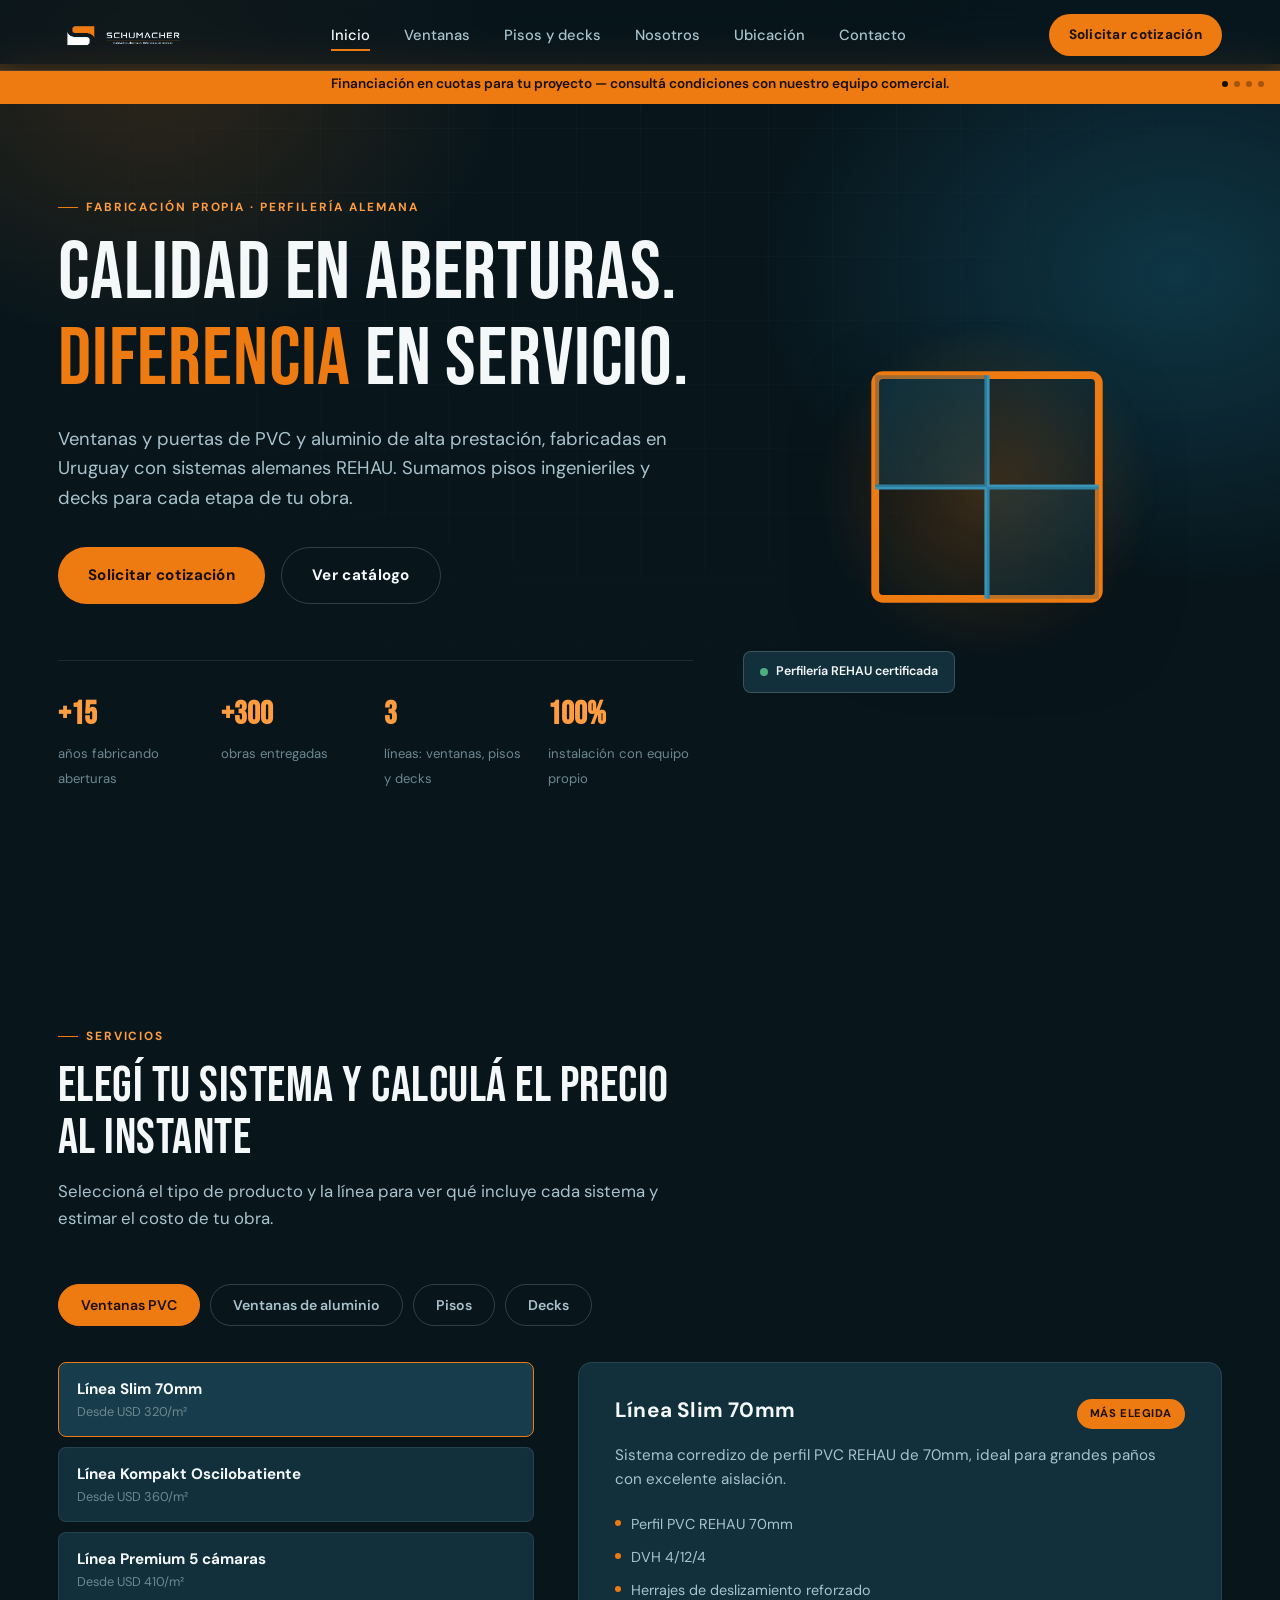
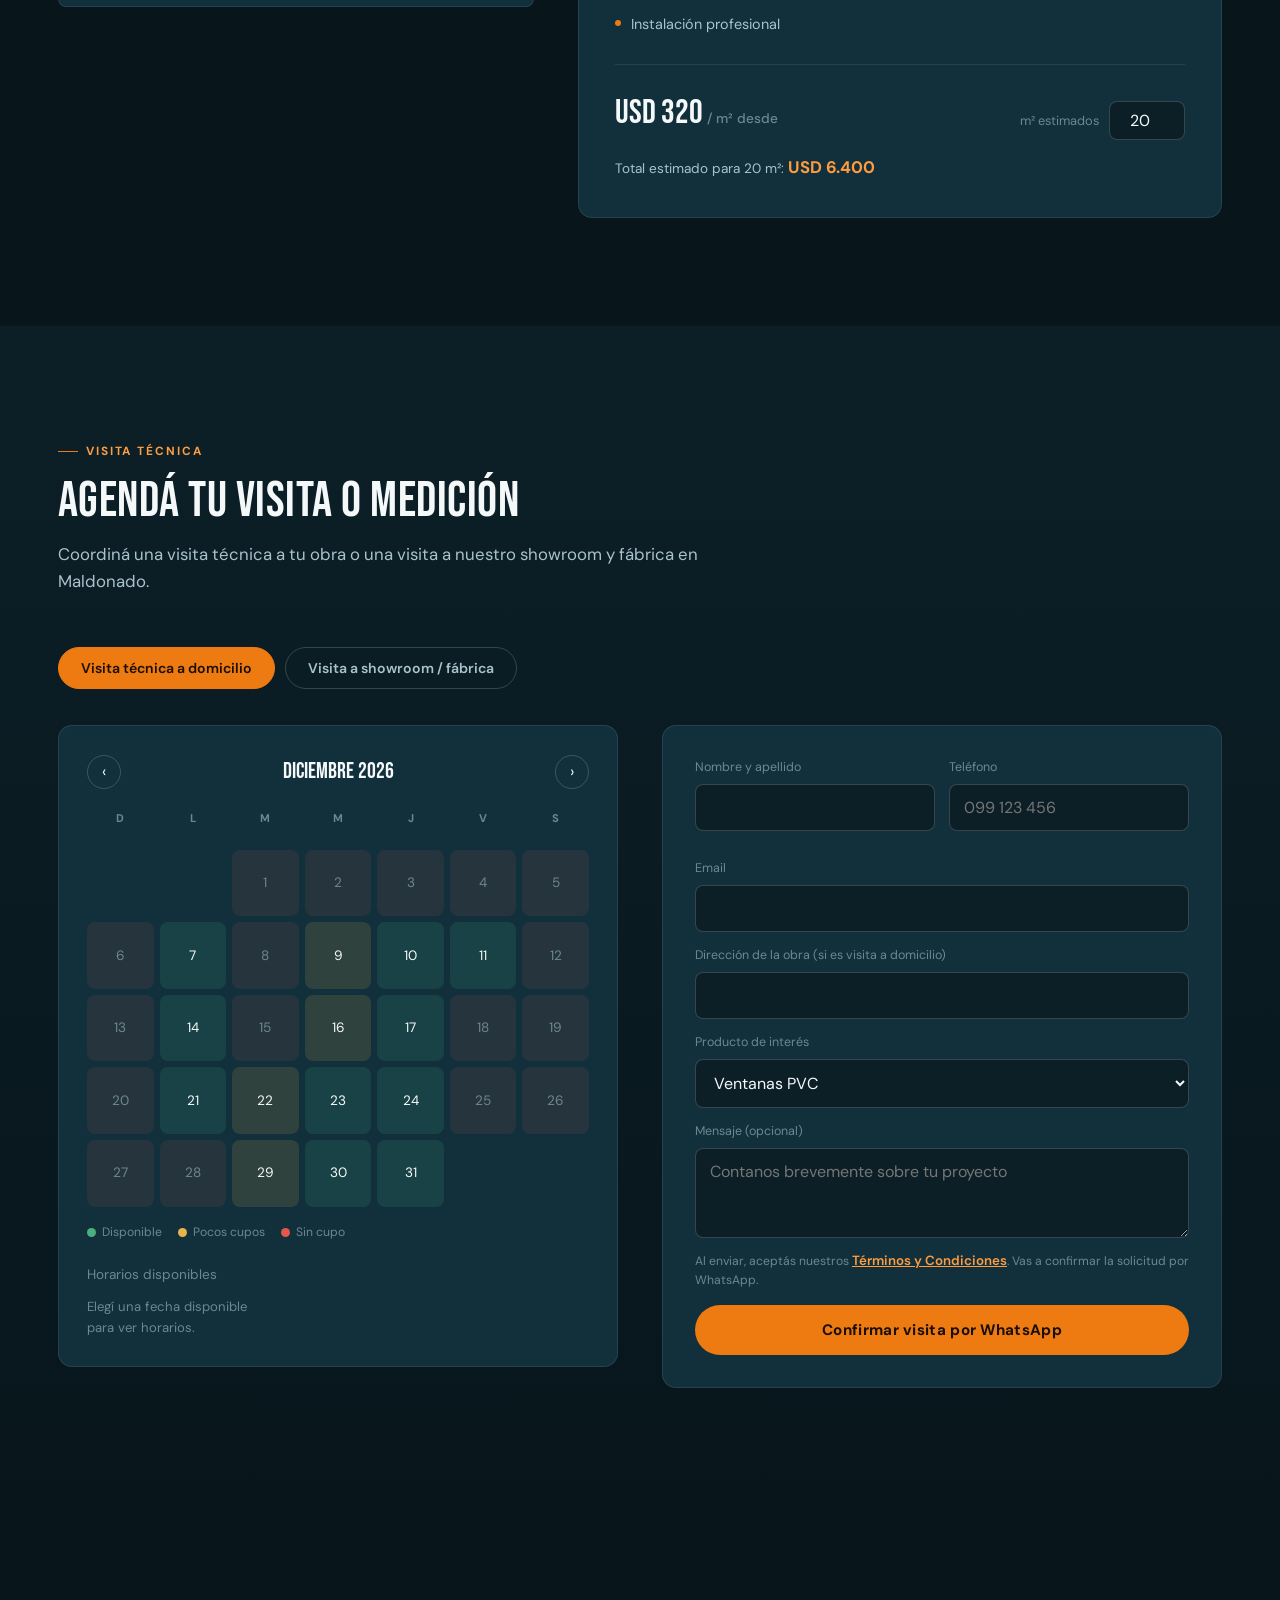
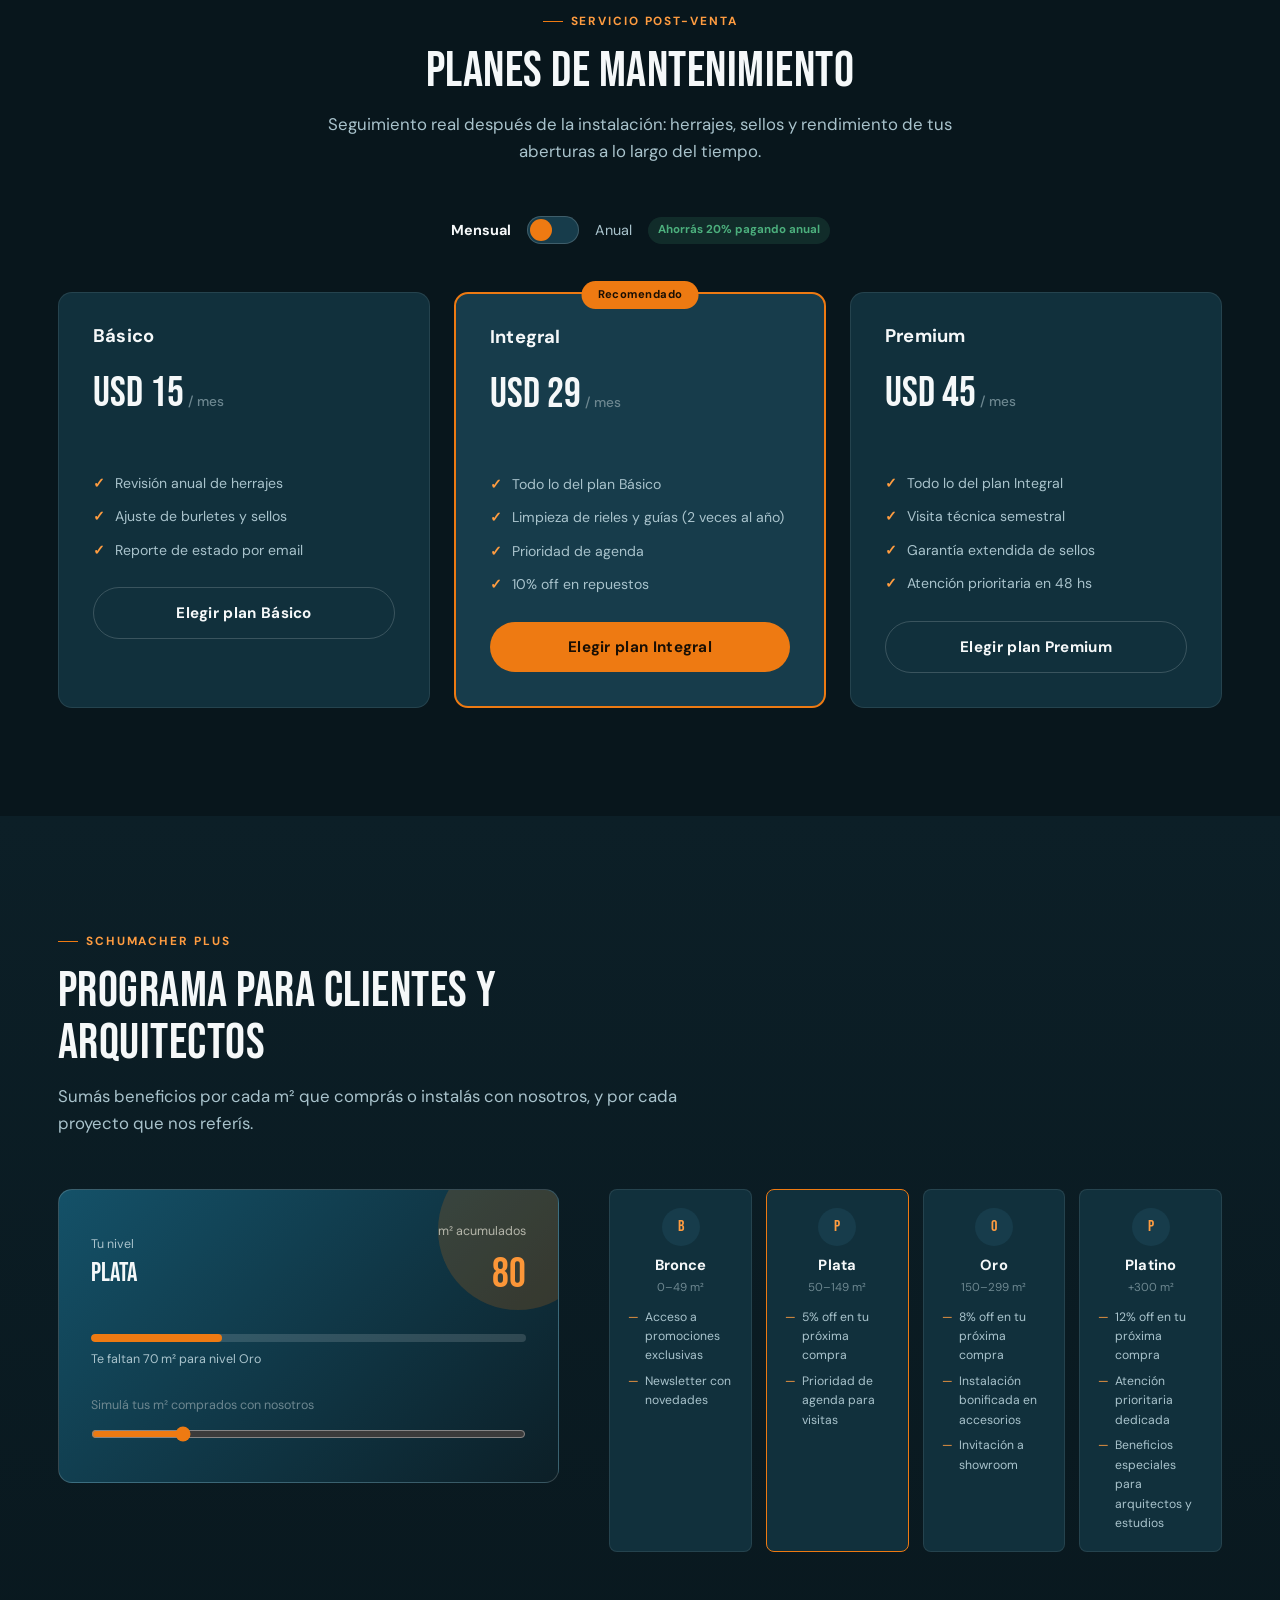
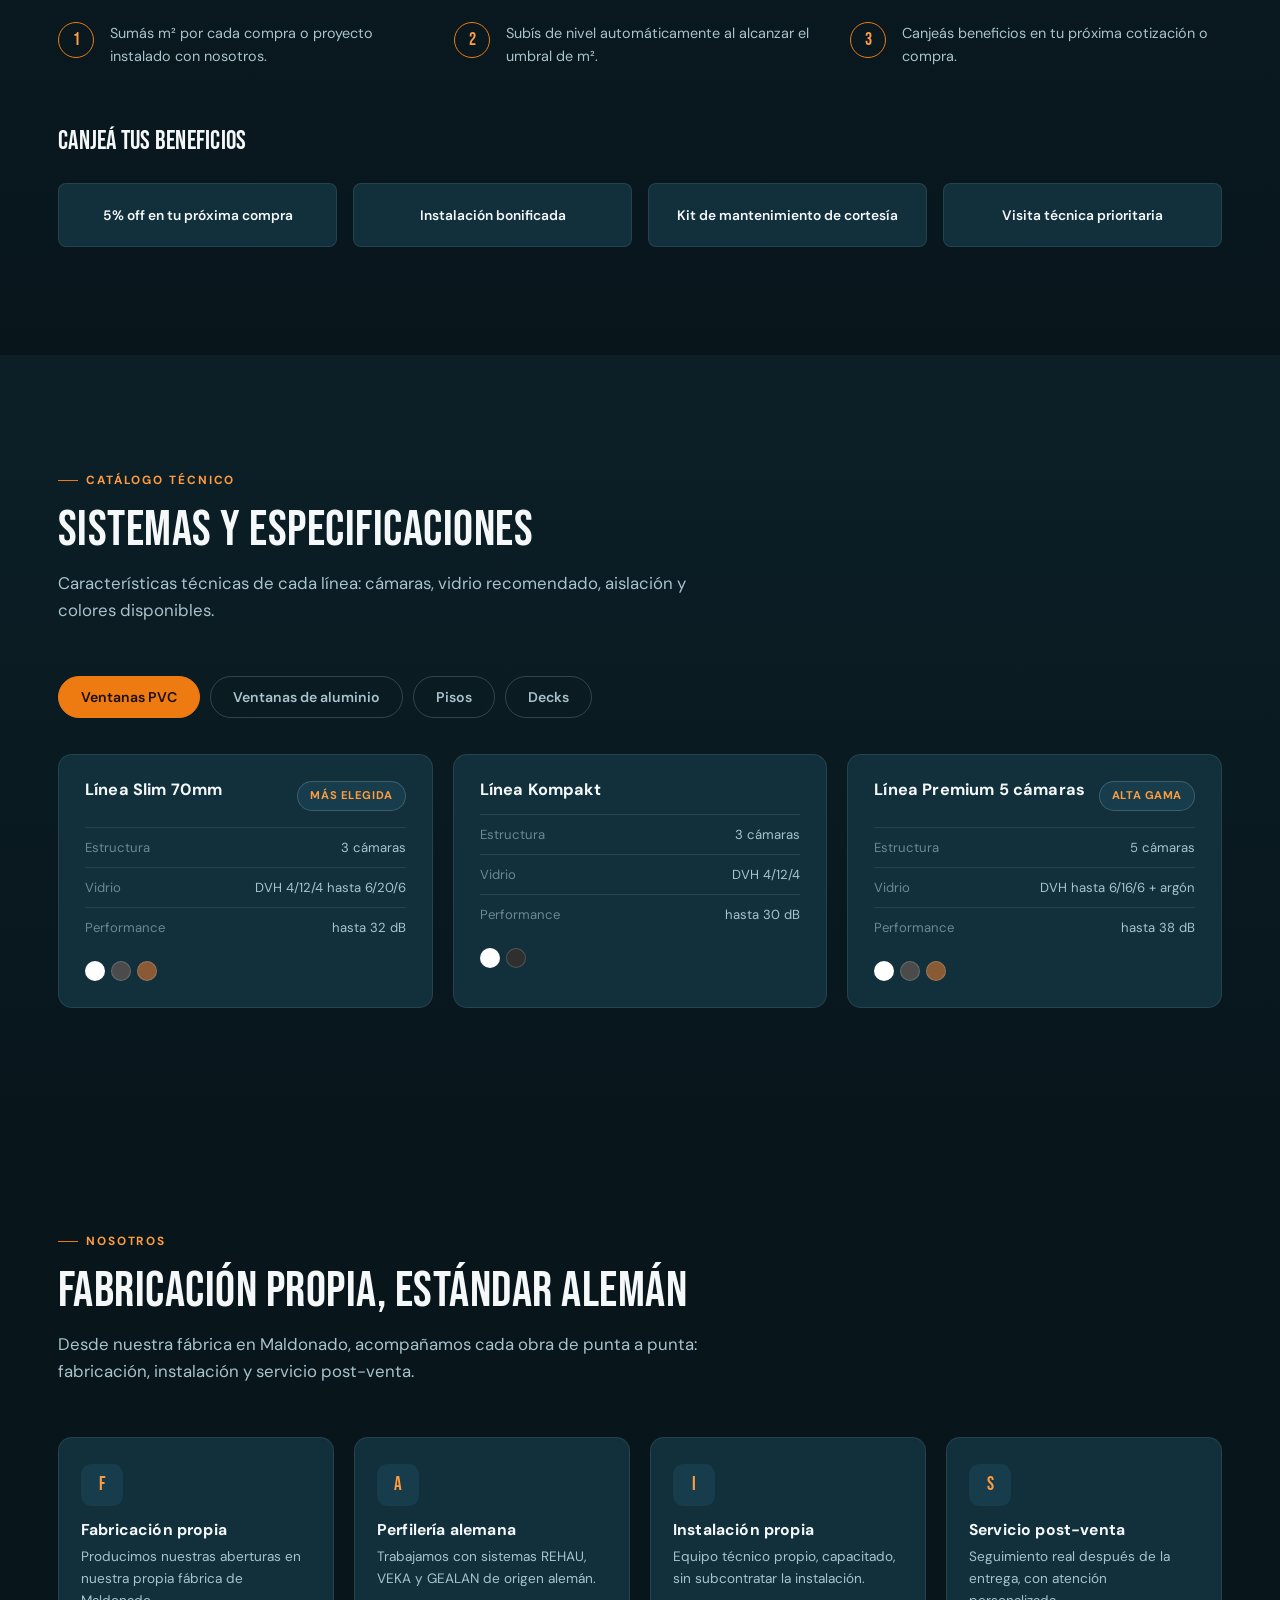
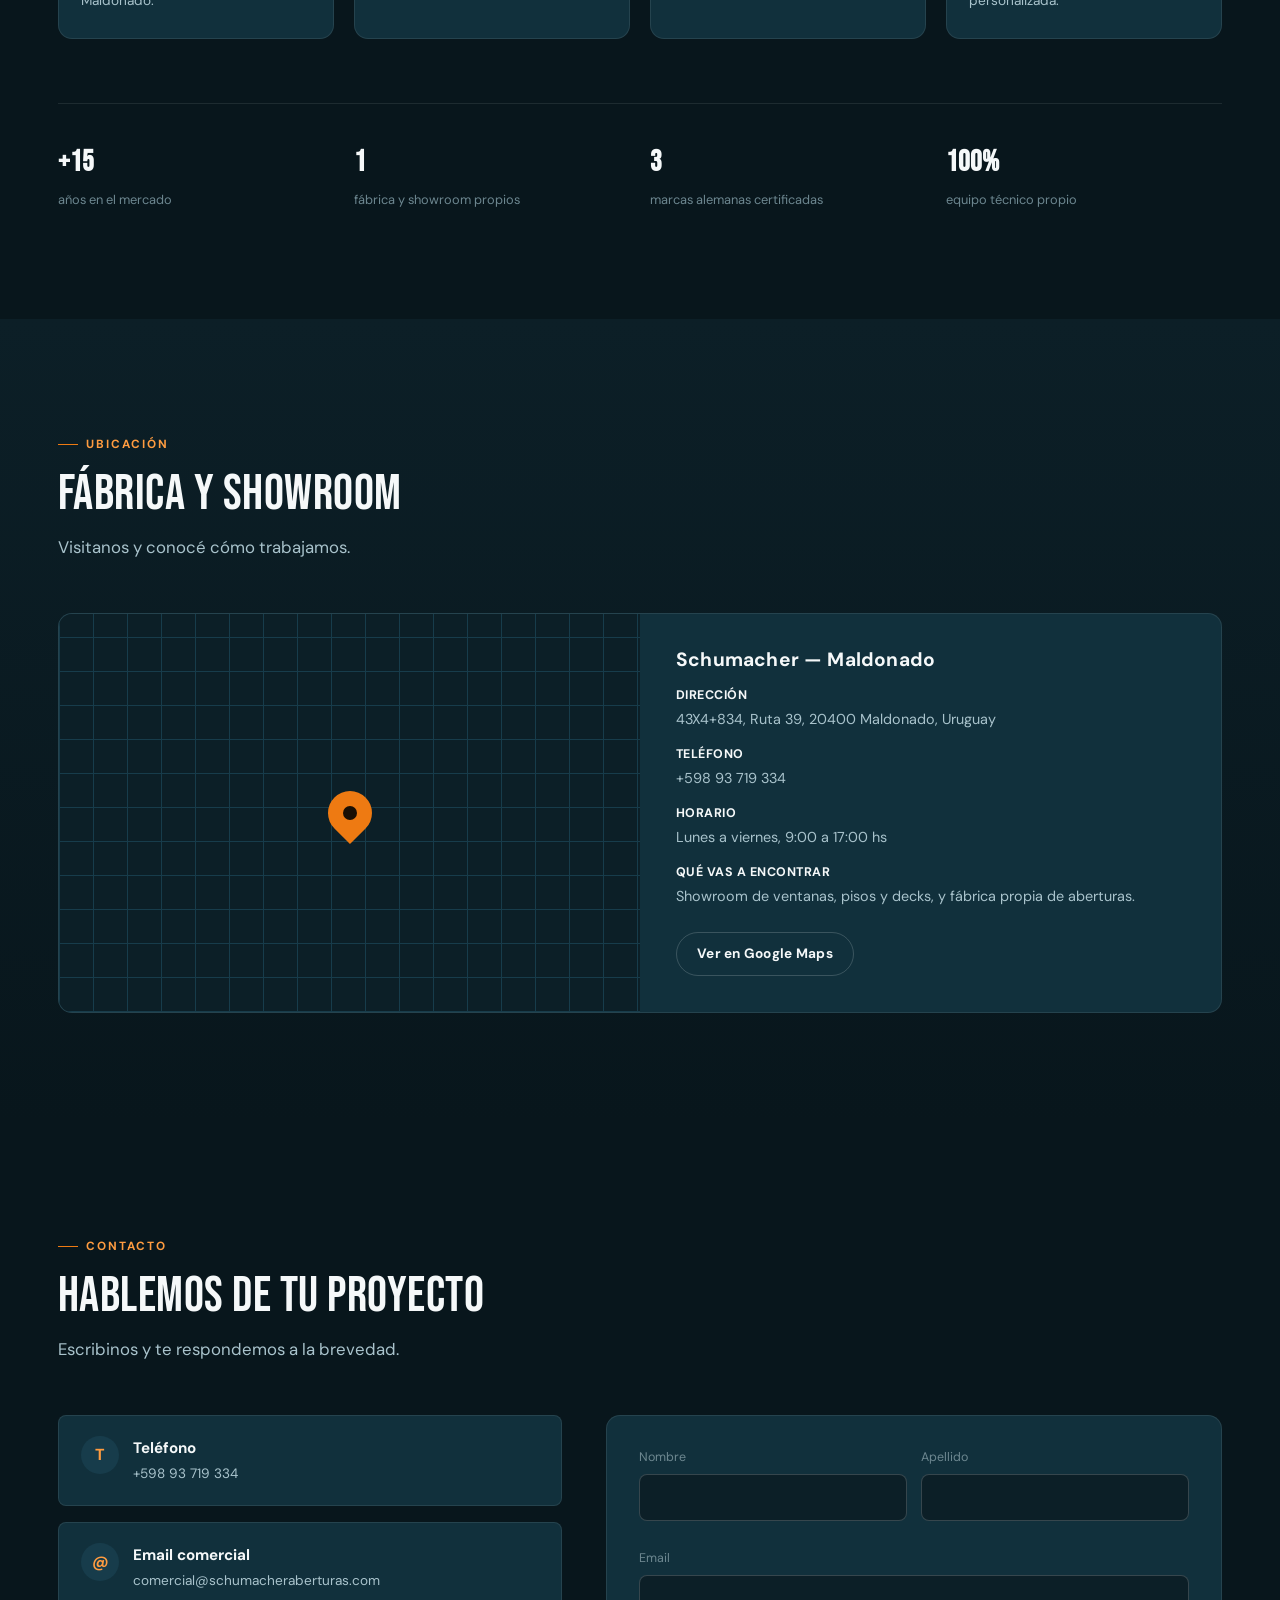
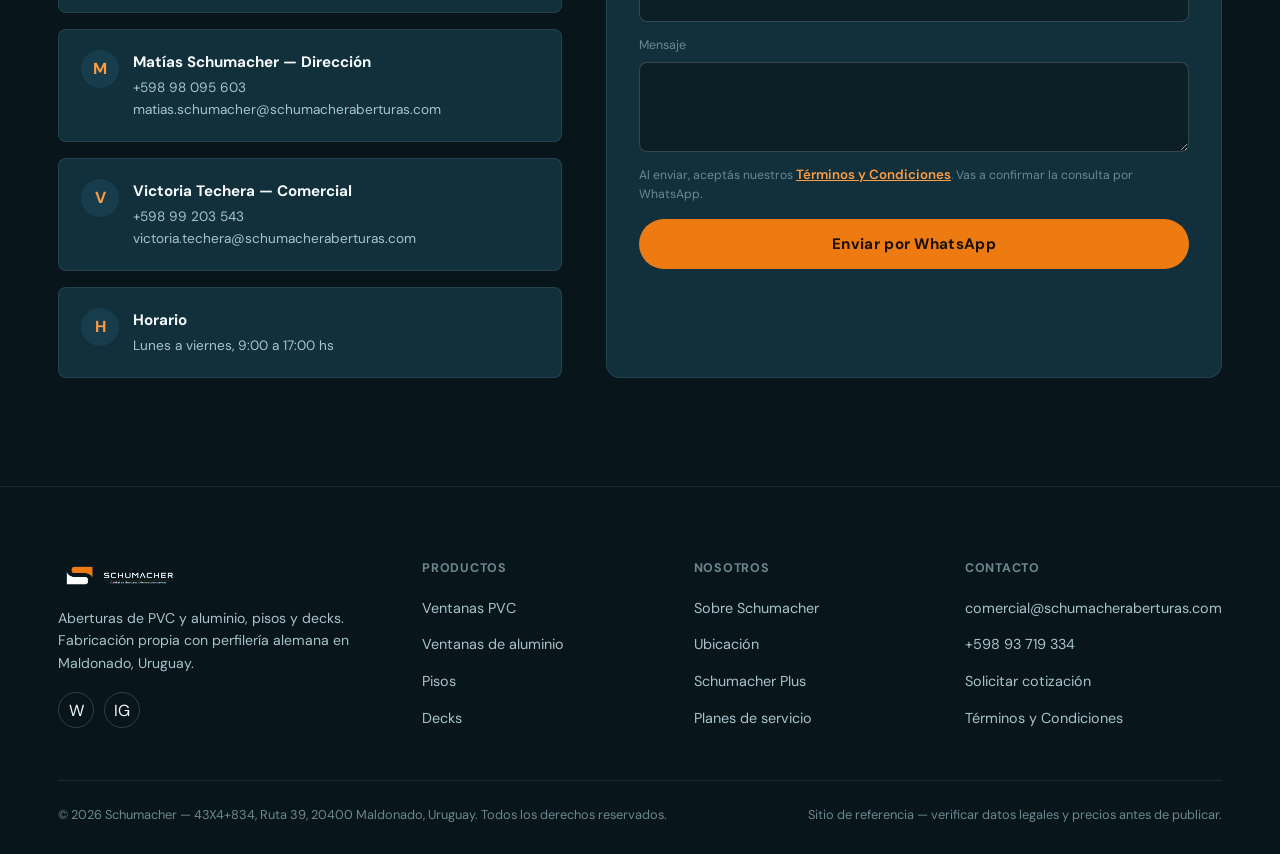
==== commit 6cea5389: "Add files via upload" ====
--- a/index.html
+++ b/index.html
@@ -209,19 +209,6 @@
   </div>
 </section>
 
-<!-- ============================ GALERÍA ============================ -->
-<section class="section" id="galeria">
-  <div class="container">
-    <div class="section-head reveal">
-      <div class="eyebrow">Obras</div>
-      <h2>Galería de proyectos</h2>
-      <p>Un vistazo a los sistemas que trabajamos. Filtrá por tipo de producto.</p>
-    </div>
-    <div class="gallery-filters" id="galleryFilters"></div>
-    <div class="gallery-grid" id="galleryGrid"></div>
-  </div>
-</section>
-
 <!-- ============================ CATÁLOGO ============================ -->
 <section class="section section-alt" id="catalogo">
   <div class="container">
--- a/styles.css
+++ b/styles.css
@@ -352,21 +352,6 @@
 @media(max-width:900px){.loyalty-layout,.tiers-grid,.steps-row,.redeem-grid{grid-template-columns:1fr 1fr}
   .loyalty-layout{grid-template-columns:1fr}}
 
-/* ========================= GALERÍA ========================= */
-.gallery-filters{display:flex;gap:10px;flex-wrap:wrap;margin-bottom:32px}
-.gallery-grid{display:grid;grid-template-columns:repeat(3,1fr);gap:16px}
-.gallery-item{
-  border:1px solid var(--line);border-radius:var(--radius-sm);background:var(--surface);
-  padding:22px 24px;transition:border-color .2s ease,transform .2s ease;
-}
-.gallery-item.hidden{display:none}
-.gallery-item:hover{border-color:var(--line-strong);transform:translateY(-3px)}
-.gallery-cat-tag{display:inline-block;font-size:.65rem;font-weight:700;text-transform:uppercase;color:var(--orange-light);background:var(--surface-2);padding:4px 10px;border-radius:999px;letter-spacing:.04em;margin-bottom:12px}
-.gallery-title{font-size:.95rem;font-weight:600;color:var(--text)}
-
-@media(max-width:900px){.gallery-grid{grid-template-columns:1fr 1fr}}
-@media(max-width:600px){.gallery-grid{grid-template-columns:1fr}}
-
 /* ========================= CATÁLOGO ========================= */
 .catalog-grid{display:grid;grid-template-columns:repeat(3,1fr);gap:20px}
 .catalog-card{background:var(--surface);border:1px solid var(--line);border-radius:var(--radius);padding:26px}
